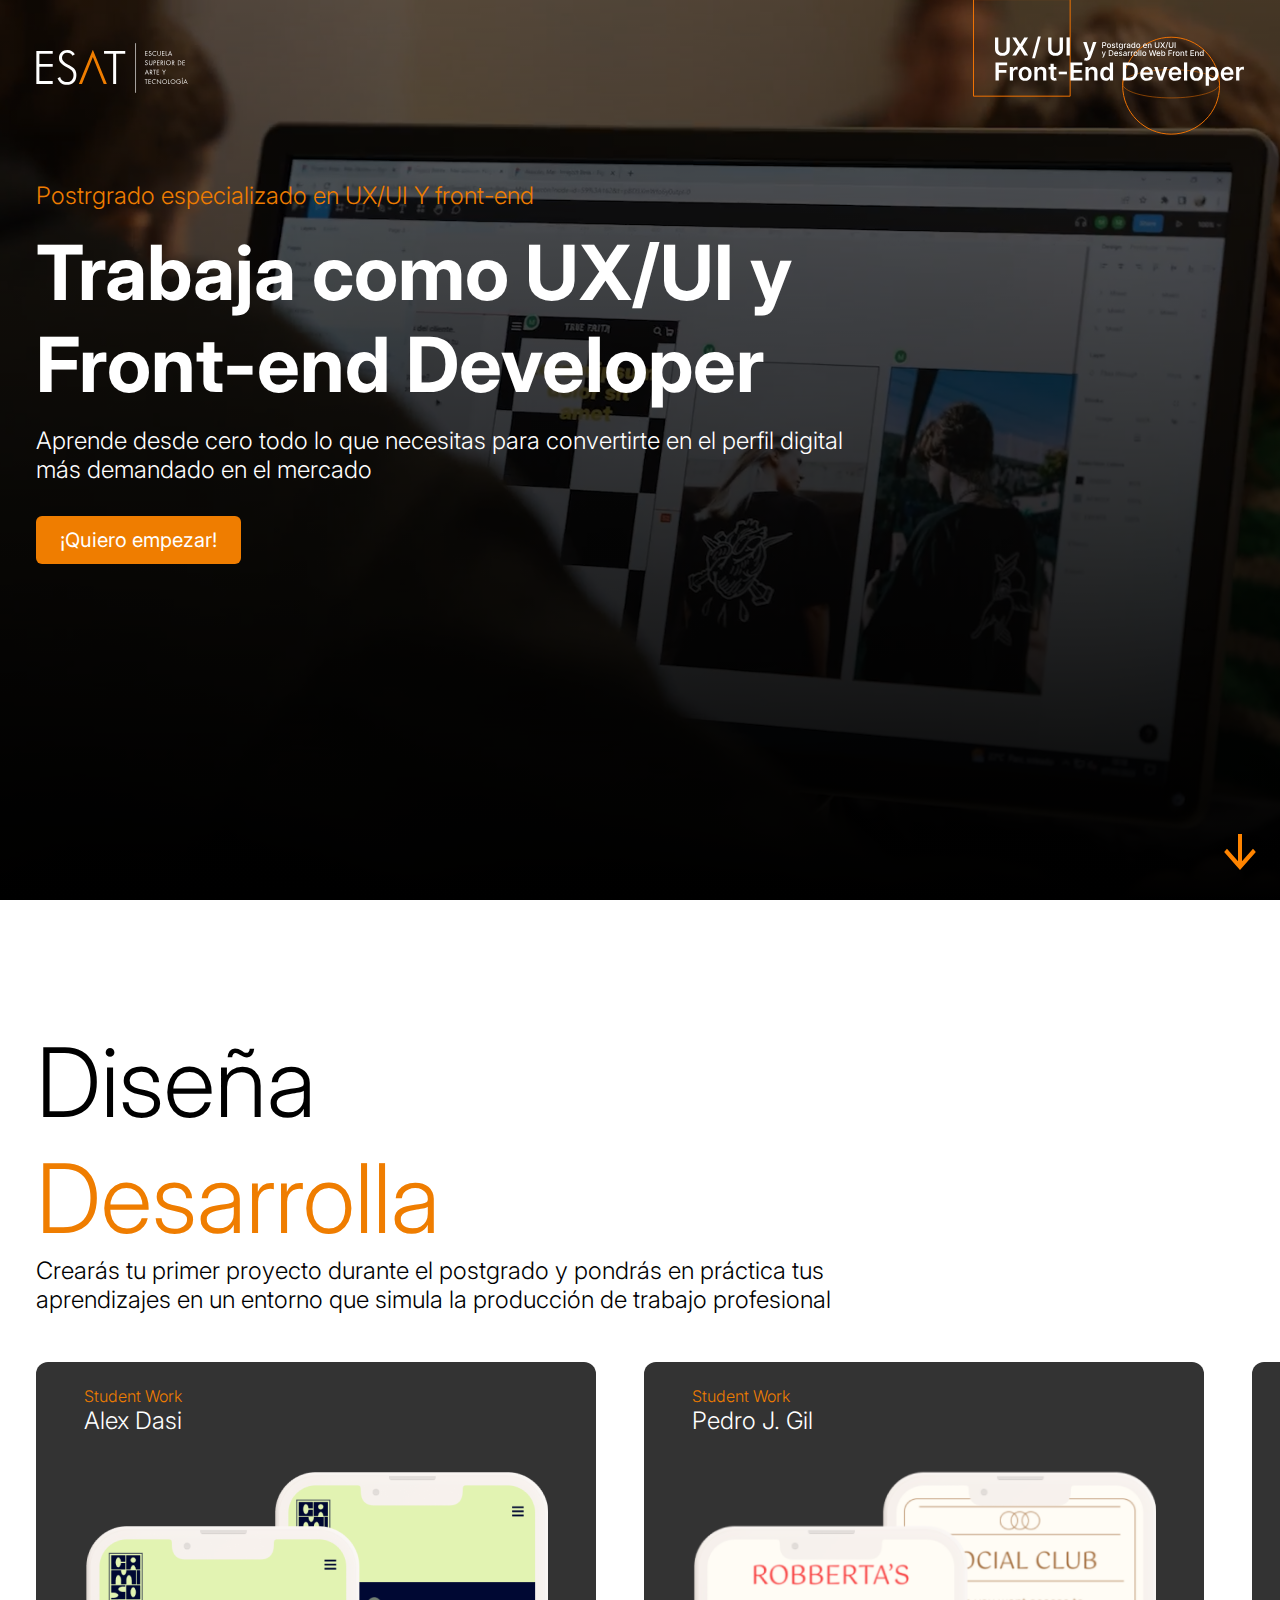
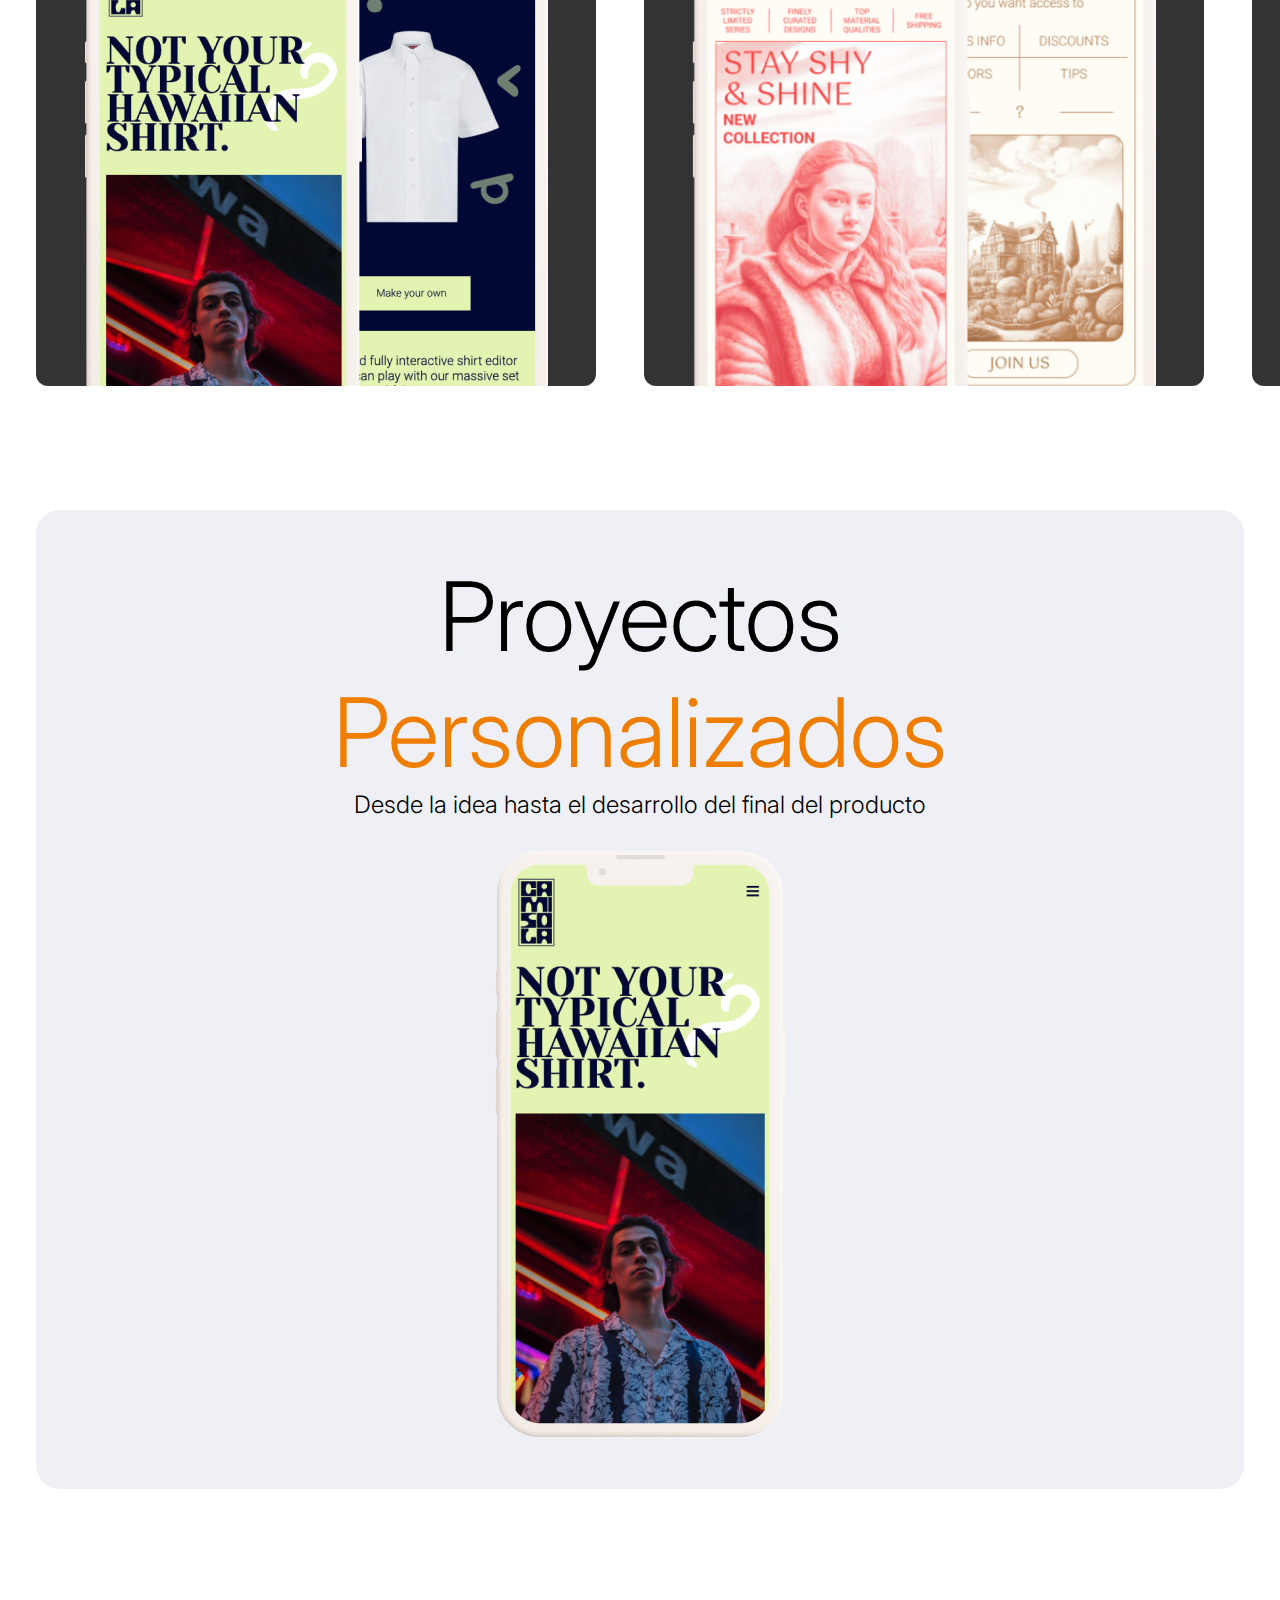
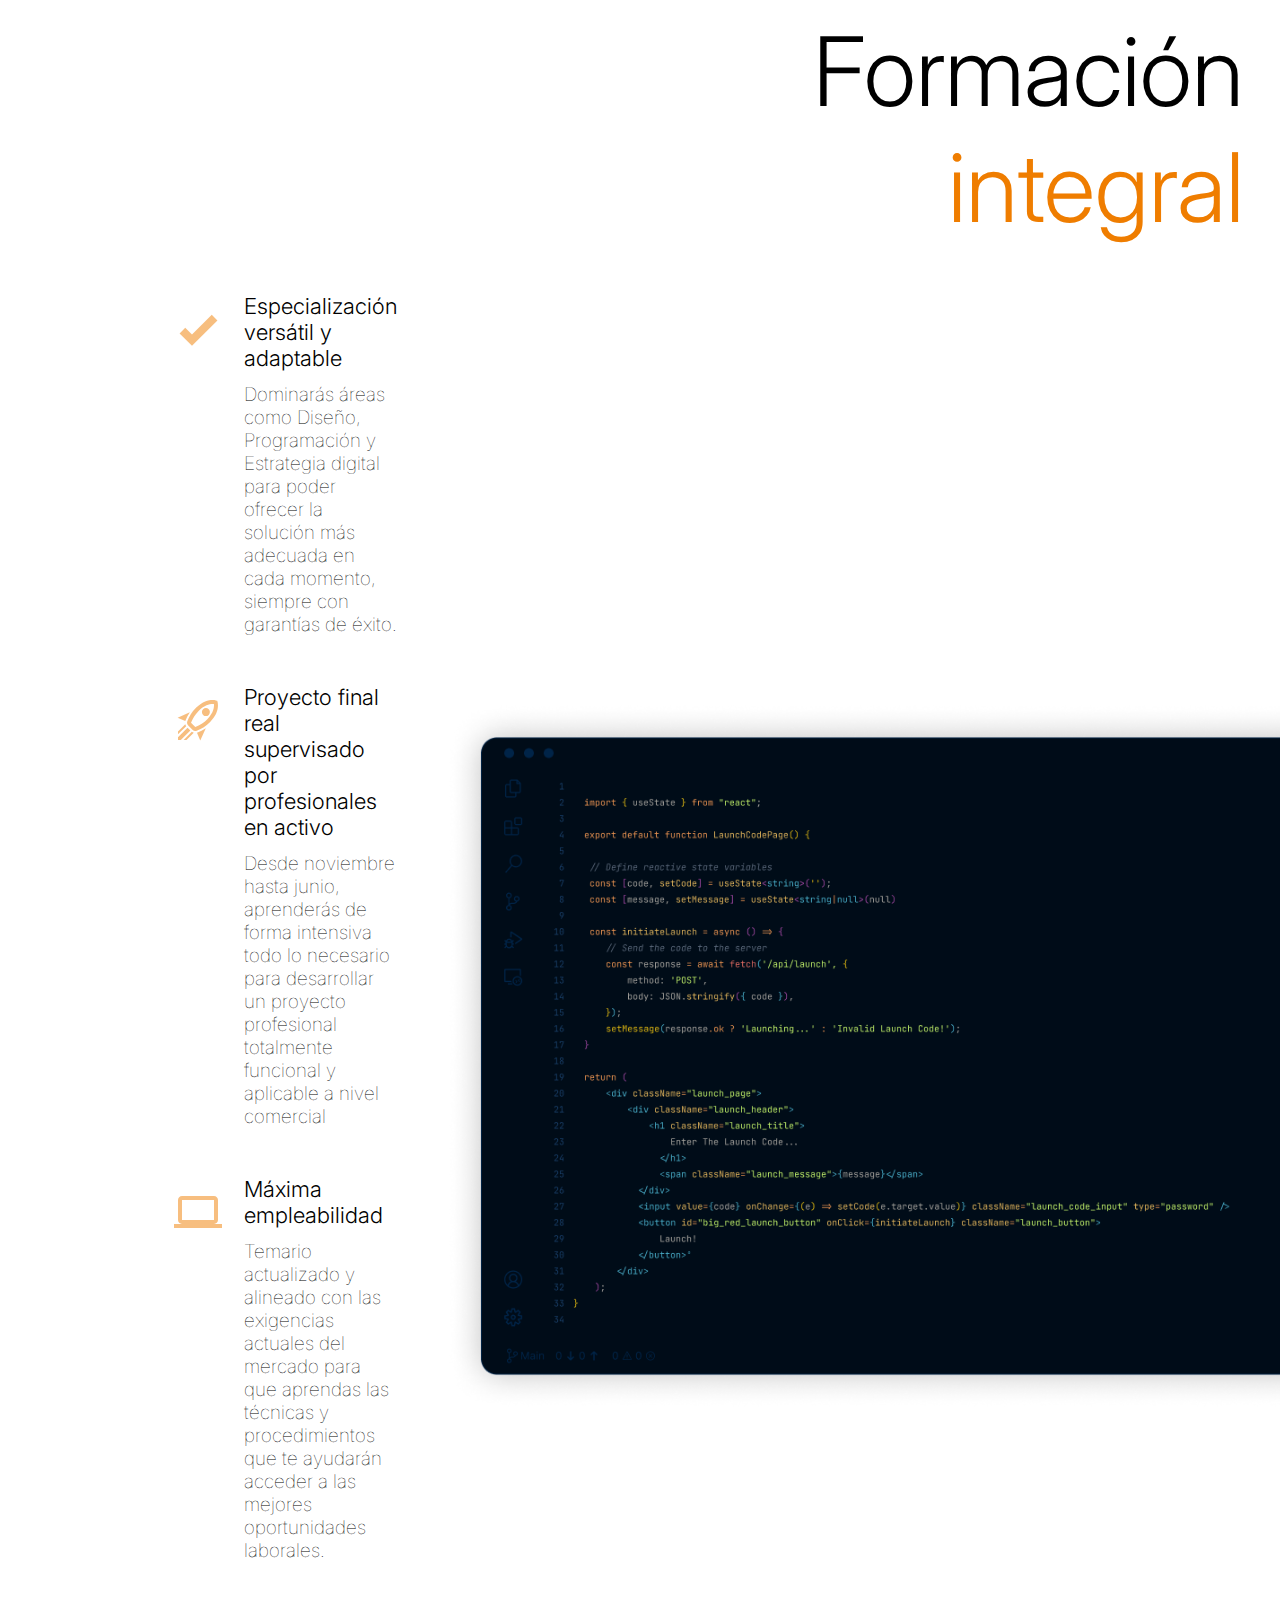
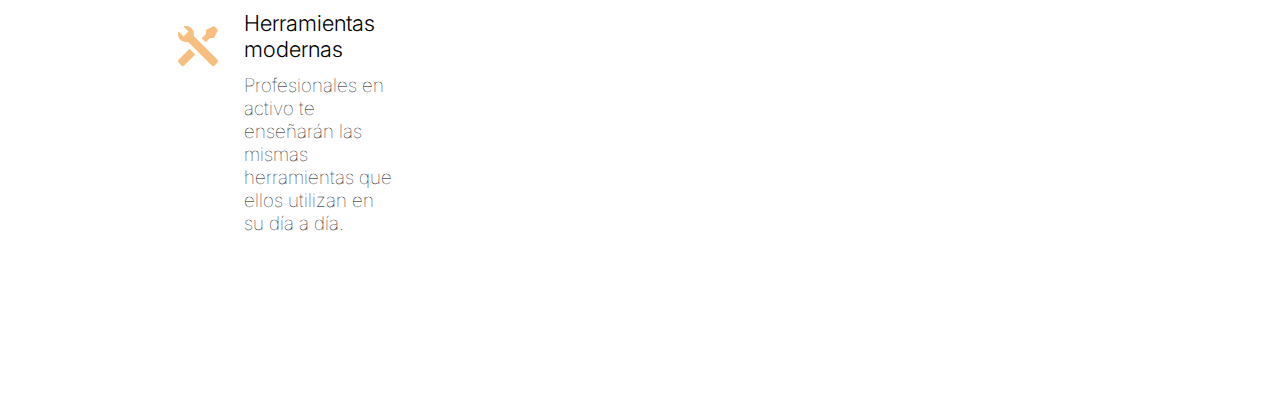
==== index.html @ b12507f8 "last version" ====
<!DOCTYPE html>
<html lang="en">
<head>
    <meta charset="UTF-8">
    <meta name="viewport" content="width=device-width, initial-scale=1.0">
    <title>Document</title>
    <link href="./style.css" rel="stylesheet">
    <link href='https://fonts.googleapis.com/css?family=Inter' rel='stylesheet'>
</head>
<body>
    <header>
        <nav>
            <a href=""><img class="logo" src="./img/logo-esat.svg" alt=" logo esat"></a>
            <a href="#project-banner"><img class="logo-esat" src="./img/ux-logo.svg" alt="logo esat"></a>
        </nav>
        <img id="fondo" src="./img/banner.png" alt="imagen de fondo"> 
        <div class="contenedor">
            <h1>
                Postrgrado especializado en UX/UI Y front-end
            </h1>
            <h2>
                Trabaja como UX/UI y Front-end Developer 
            </h2>
            <p>
                Aprende desde cero todo lo que necesitas para convertirte en el perfil digital más demandado en el mercado
            </p>
            <div>
                <button>¡Quiero empezar!</button>
            </div>
            <a class="arrow"> <img src="./img/arrow-down.svg" alt="arrow"></a>
        </div>
        
    </header>
    <section>
        <div class="contenedor-title">
            <p class="title1">Diseña<br>
                <span>Desarrolla</span>
            </p>
            <p class="explicacion">Crearás tu primer proyecto durante el postgrado y pondrás en práctica tus <br> aprendizajes en un entorno que simula la producción de trabajo profesional
            </p>
        </div>
        <div class="project">
            <div class="card">
                <div>
                    <p class="type">Student Work</p>
                    <p class="name">Alex Dasi</p>
                </div>
                <div class="card-image">
                    <img src="./img/card1.png" alt="">
                </div>
            </div>
            <div class="card">
                <div>
                    <p class="type">Student Work</p>
                    <p class="name">Pedro J. Gil</p>
                </div>
                <div class="card-image">
                    <img src="./img/card2.png" alt="">
                </div>
            </div>
            <div class="card">
                <div>
                    <p class="type">Student Work</p>
                    <p class="name">Andrea Gimeno</p>
                </div>
                <div class="card-image">
                    <img src="./img/card3.png" alt="">
                </div>
            </div> 
            <a href=""></a>
        </div>
    </section>
    <section id="project-banner">
        <div class="projects-personal">
            <div>
                <p class="title1">Proyectos<br>
                    <span>Personalizados</span>
                </p>
                <p>Desde la idea hasta el desarrollo del final del producto</p>
            </div>
            <div class="card-image-personal">
                <img src="./img/card4.png" alt="">
            </div>
        </div>
    </section>
    <section>
        <div class="title-formacion">
            <p class="title1">Formación<br>
            <span>integral</span> 
            </p>
        </div>
        <div class="container-formacion">
            <div class="description-formacion">
                <div class="description1">
                    <div class="icon-formacion">
                        <img src="./img/icon1.svg" alt="">
                    </div>
                    <div>
                        <p class="text-formacion">Especialización versátil y adaptable<br>
                        <p class="text-formacion2">Dominarás áreas como Diseño, Programación y Estrategia digital para poder ofrecer la solución más adecuada en cada momento, siempre con garantías de éxito.</p>
                        </p>
                    </div>
                </div>
                <div class="description1">
                    <div class="icon-formacion">
                        <img src="./img/icon2.svg" alt="">
                    </div>
                    <div>
                        <p class="text-formacion">Proyecto final real supervisado por profesionales en activo<br>
                        <p class="text-formacion2">Desde noviembre hasta junio, aprenderás de forma intensiva todo lo necesario para desarrollar un proyecto profesional totalmente funcional y aplicable a nivel comercial</p>   
                        </p>
                    </div>
                </div>
                <div class="description1">
                    <div class="icon-formacion">
                        <img src="./img/icon3.svg" alt="">
                    </div>
                    <div>
                        <p class="text-formacion">Máxima empleabilidad<br>
                        <p class="text-formacion2">Temario actualizado y alineado con las exigencias actuales del mercado para que aprendas las técnicas y procedimientos que te ayudarán acceder a las mejores oportunidades laborales.</p>
                        </p>
                    </div>
                </div>
                <div class="description1">
                    <div class="icon-formacion">
                        <img src="./img/icon4.svg" alt="">
                    </div>
                    <div>
                        <p class="text-formacion">Herramientas modernas<br>
                        <p class="text-formacion2">Profesionales en activo te enseñarán las mismas herramientas que ellos utilizan en su día a día.</p>
                        </p>
                    </div>
                </div>
            </div>
                <div>
                    <img class="img-code" src="./img/img-codigo.png" alt="">
                </div>
            
        </div>

    </section>
</body>
</html>
---- style.css ----
html{
    scroll-behavior: smooth;
}
body {
    margin: 0;
    
}

section {
    margin: 124px 36px;
}

h1, h2, h3, p {
    font-family: 'Inter';
    font-size: 24px;
    font-weight: 300;
    margin:  0;
}

header {
    height: 100vh;
    width: 100%;
    position: relative;
}

nav {
    display: flex;
    justify-content: space-between;
    margin: 0 36px;
    align-items: center;
}

.nav-link-rigth {
    scroll-behavior: smooth;
}

.contenedor {
    margin: 0 36px;
    width: 817px;
    display: flex; 
    flex-direction: column;   
    gap: 16px;
    padding-top: 42px;
}

    .contenedor h1{
        color: #EF7D00;
    }

    .contenedor h2 {
        font-size: 76px;
        font-weight: bold;
        color: white;
    }

    .contenedor p {
        color: white;
    }

header::before {
    content: "";
    position: absolute;
    top: 0;
    left: 0;
    height: 100%;
    width: 100%;
    background: linear-gradient(to bottom, rgba(0, 0, 0, 0.5), rgba(0, 0, 0, 1));
    z-index: -50;
}
   
#fondo {
    height: 100%;
    width: 100%;
    position: absolute;
    top: 0;
    left: 0;
    z-index: -100;
    object-fit: cover; /* Asegura que la imagen se recorte en lugar de deformarse */
    object-position: center; /* Centra la imagen recortada */
    background-color: linear-gradient(0deg, rgba(0, 0, 0, 0.45), rgba(0, 0, 0, 0.45));

}

.logo {
    height: 50px;
}

button {
    padding: 12px 24px;
    background: #EF7D00;
    border-radius: 6px;
    border: none;
    color: white;
    font-family: 'Inter';
    font-size: 20px;
    margin-top: 16px;
}

button:hover {
    background: #a15300;
    cursor: pointer;
}
.arrow {
    position: absolute;
    bottom: 16px;
    right: 16px;
}

.title1 {
    font-size: 96px;
}

.title1 span {
    color: #EF7D00;
}

.project {
    margin-top: 48px;
    display: flex;
    flex-direction: row;
    gap: 48px;
    overflow-y: scroll;
    width: 100vw;
}


.card{
    width: 600px;
    height: 600px;
    background-color: #333333;
    border-radius: 12px;
    padding: 24px 48px 0px 48px;
    display: flex;
    flex-direction: column;
    justify-content: space-between;
    
}

.type {
    color: #EF7D00;
    font-size: 16px;
}

.name {
    color: white;
}

.card img{
    width: 464px;
    
}

.card-image {
    text-align: right;
    overflow: hidden;
    margin-top: 30px;
}

.projects-personal {
    width: 100%;
    max-height: 966px;
    background-color: #EEF0F5;
    align-content: center;
    display: flex;
    align-items: center;
    flex-direction: column;
    border-radius: 24px;
    text-align: center;
    padding: 48px 0;
    gap: 32px;
}

.title-formacion {
    text-align: right;
}

.description-formacion {
    max-width: 557px;
    padding-left: 126px;
    padding-bottom: 36px;
}

.container-formacion {
    display: flex;
    align-items: center;
    gap: 48px;
}

.text-formacion {
    font-size: 22px;
    margin-top: 48px;
}

.text-formacion2 {
    font-size: 19px;
    font-weight: 100;
    margin-top: 12px;
}

.img-code {
    max-width: 991px;
    max-height: 710px; 
    margin: 0; 
}

.description1 {
    display: flex;
    gap: 10px;
}

.icon-formacion {
    margin-top: 48px;
}
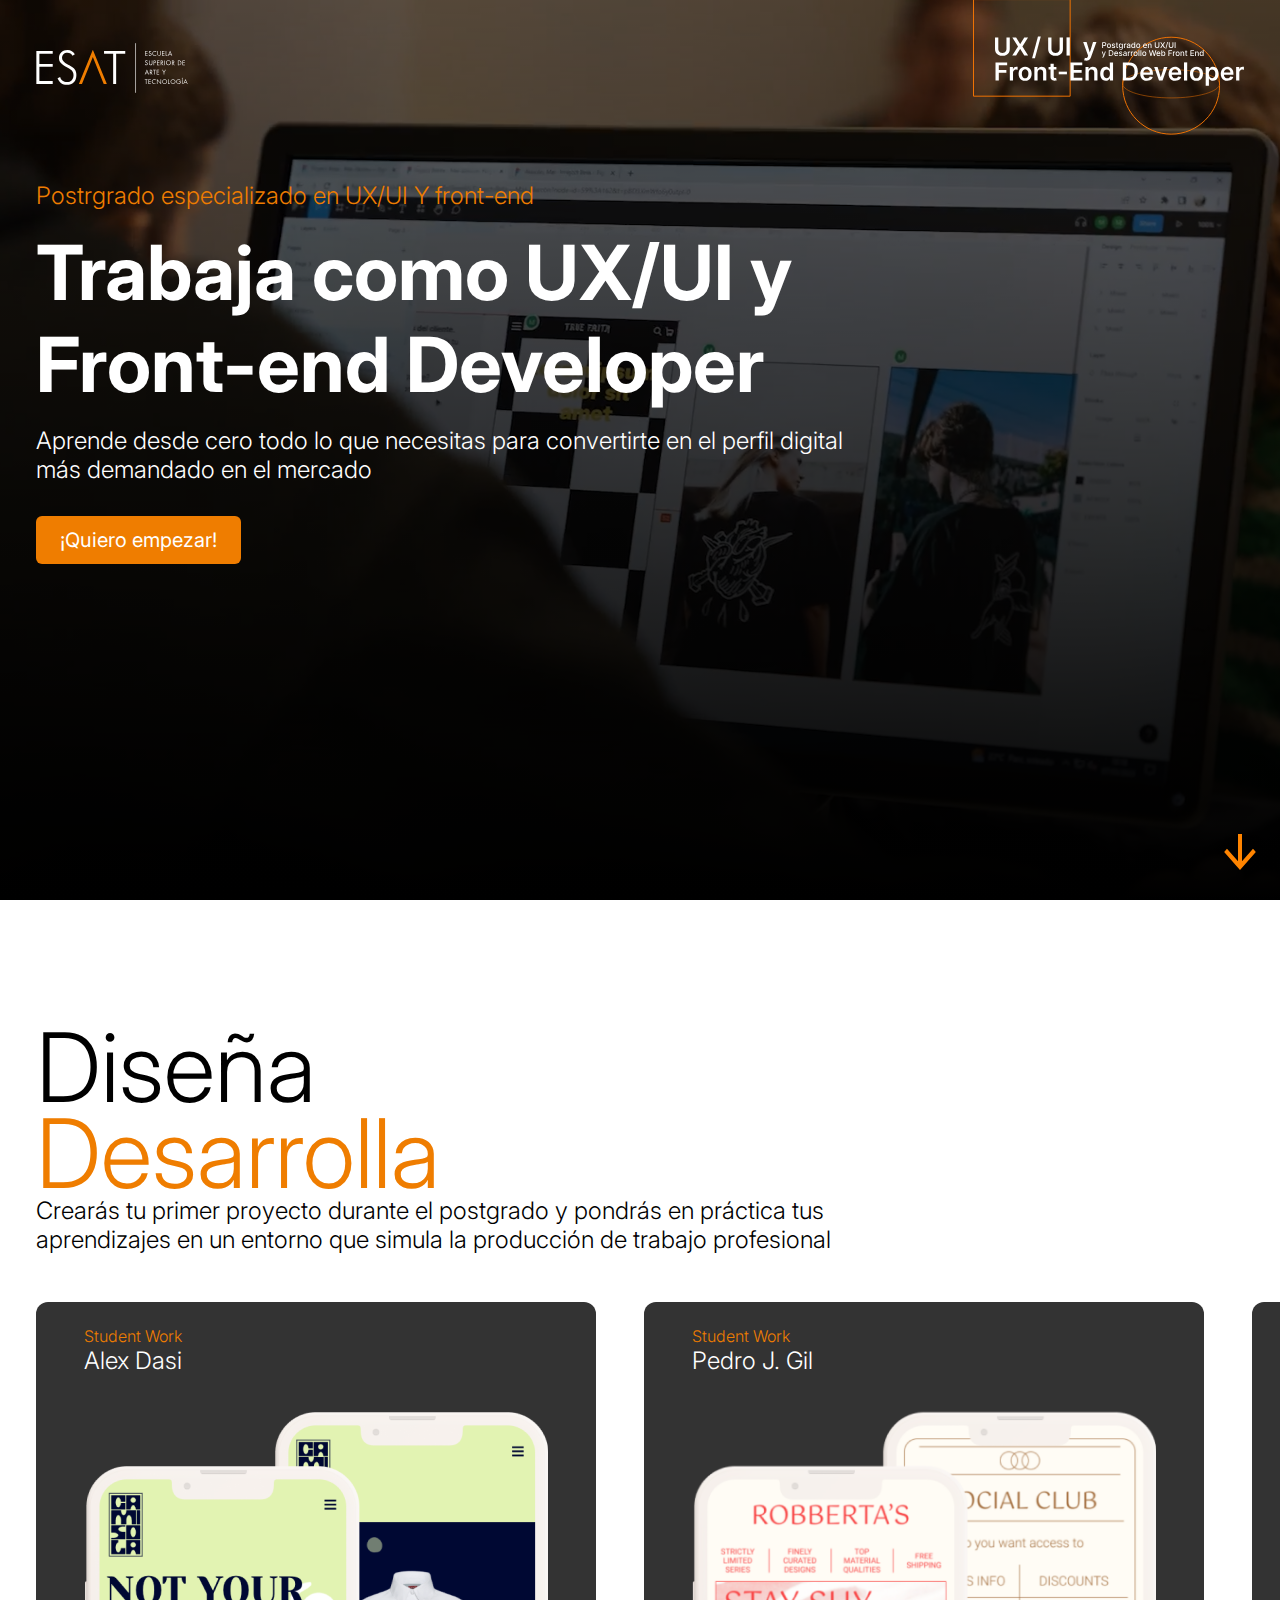
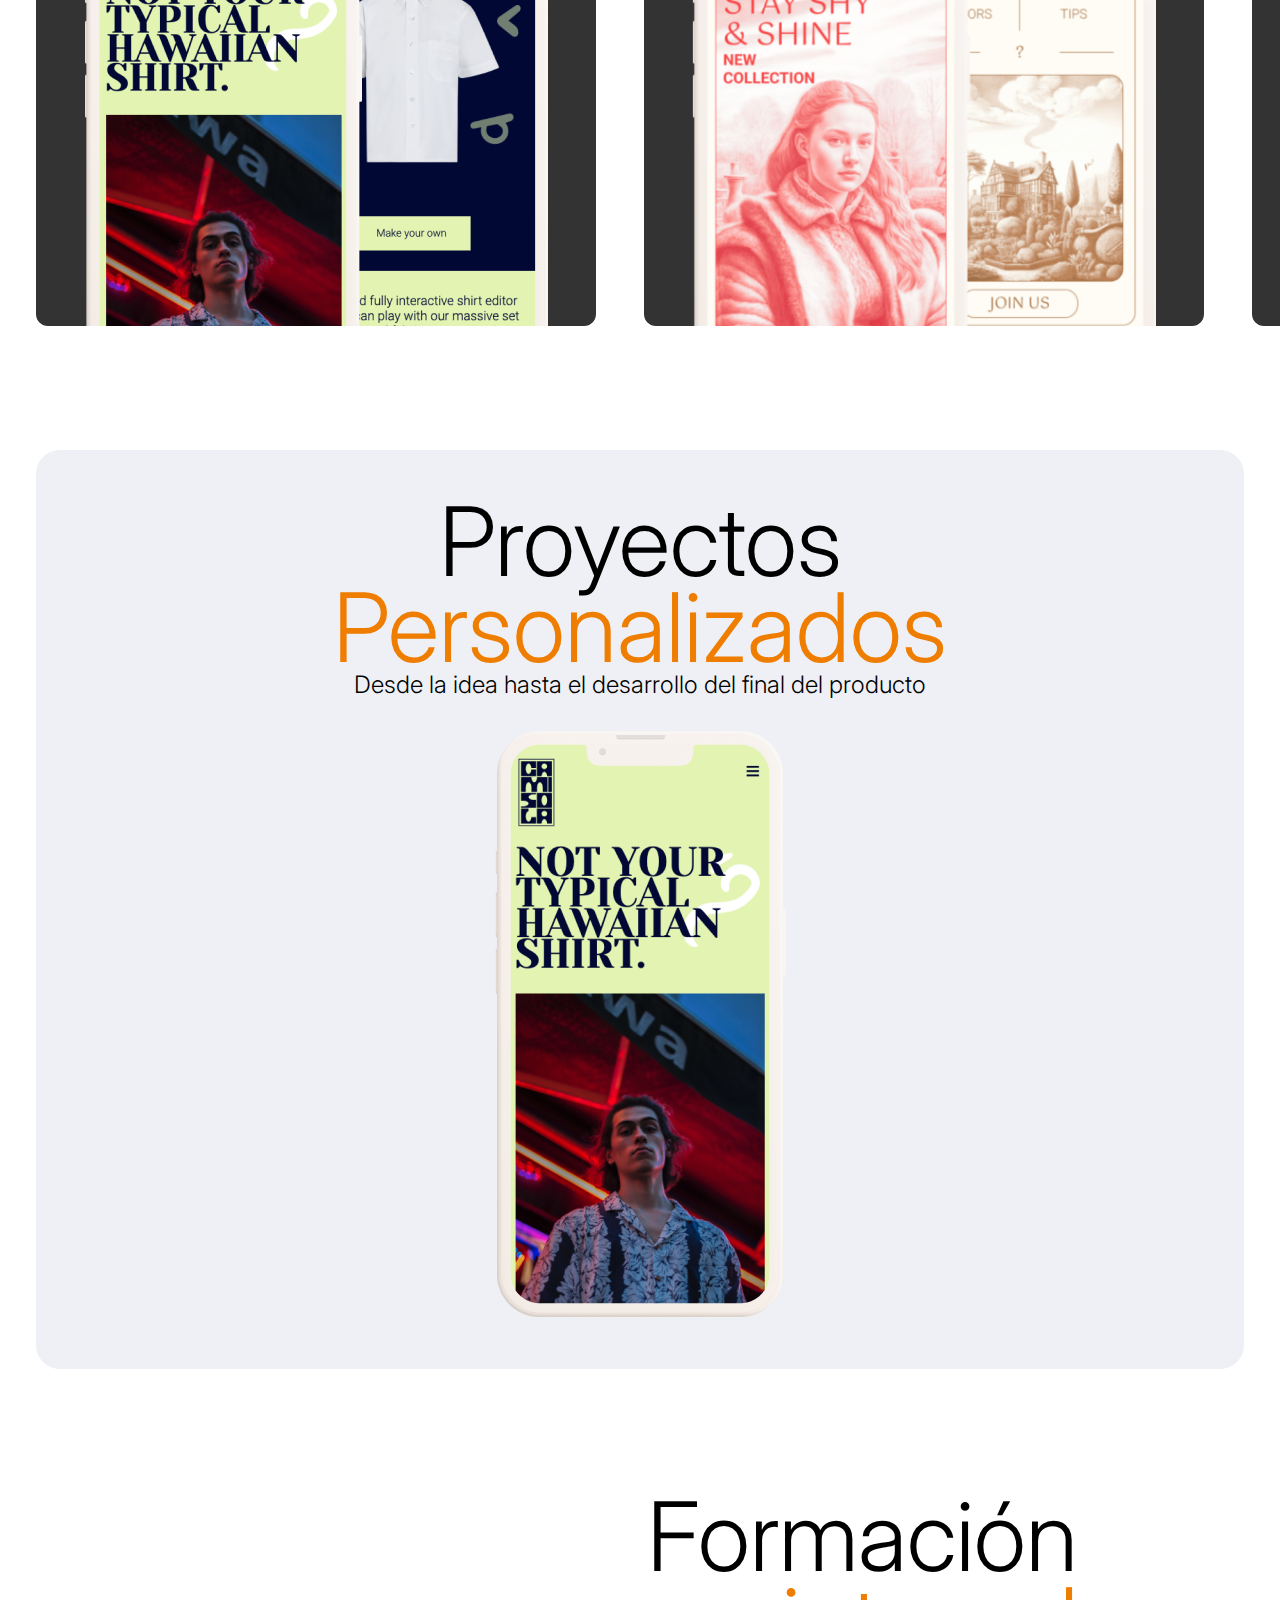
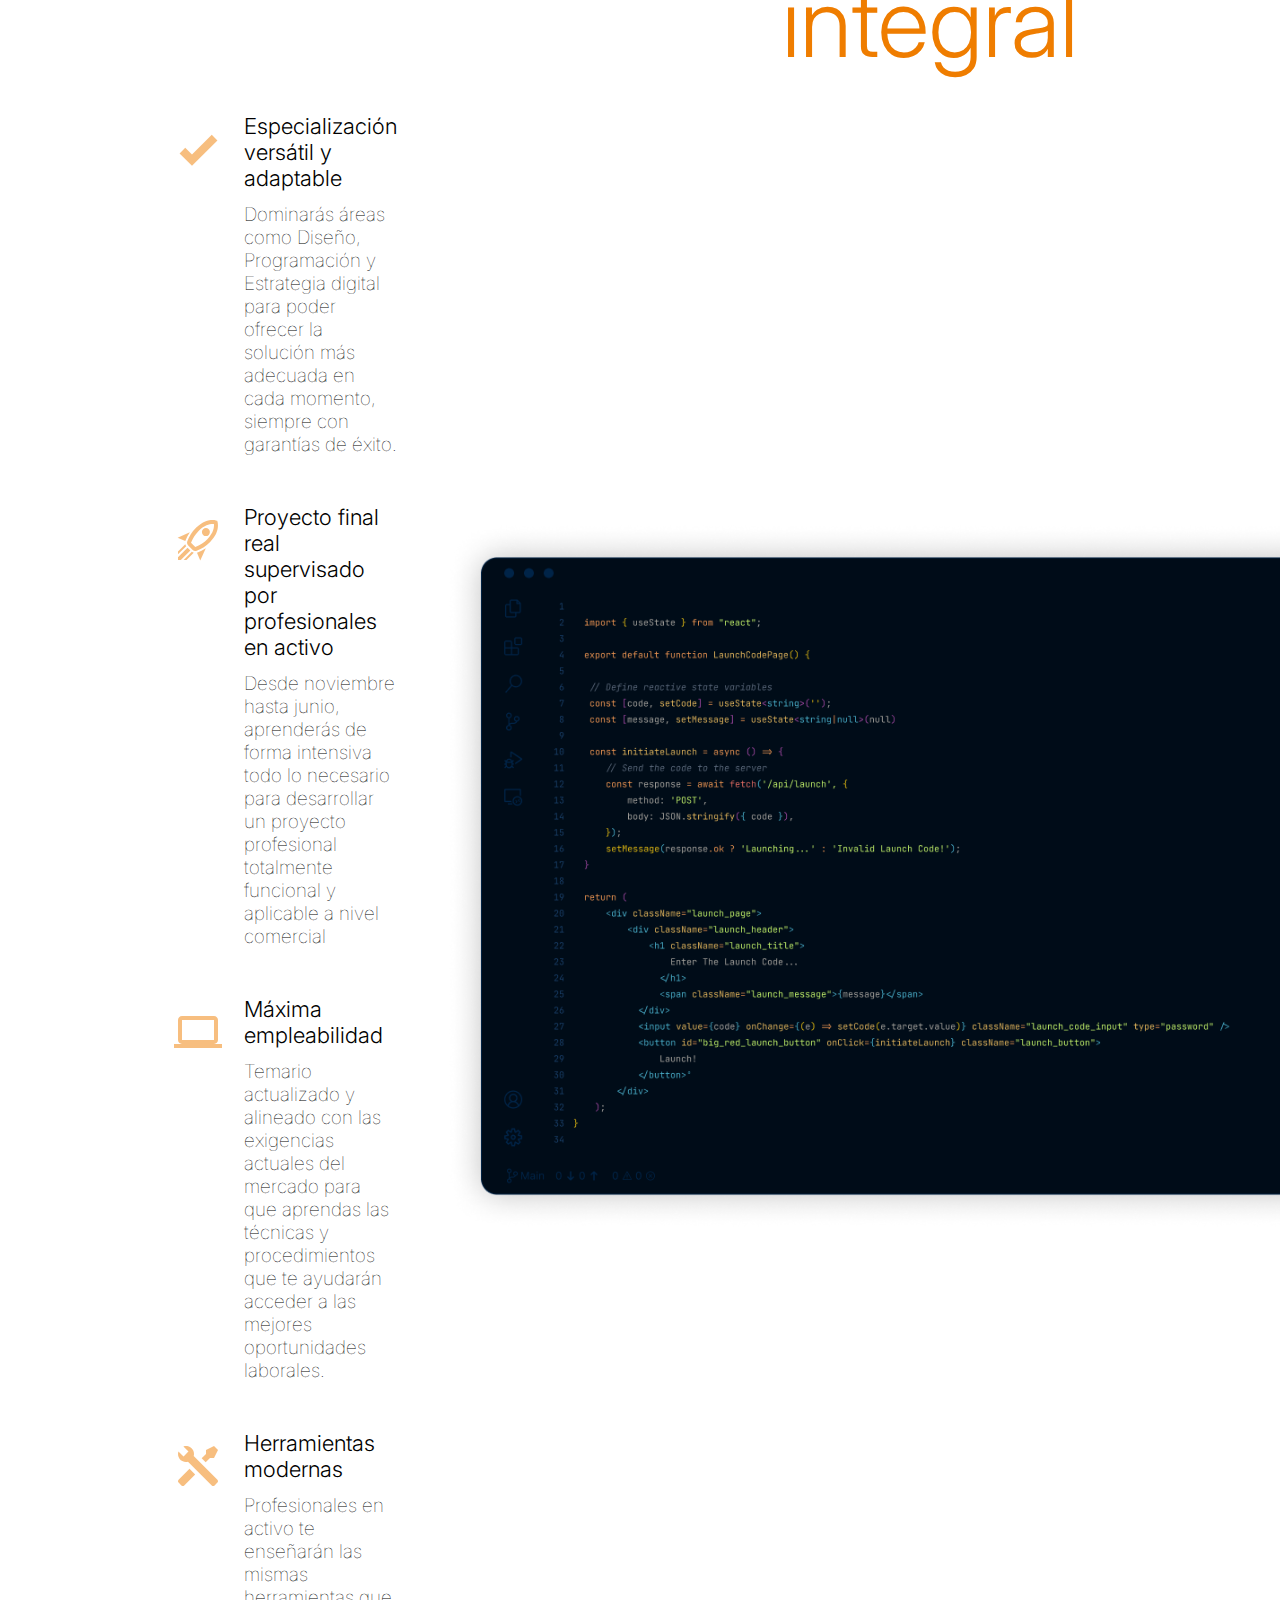
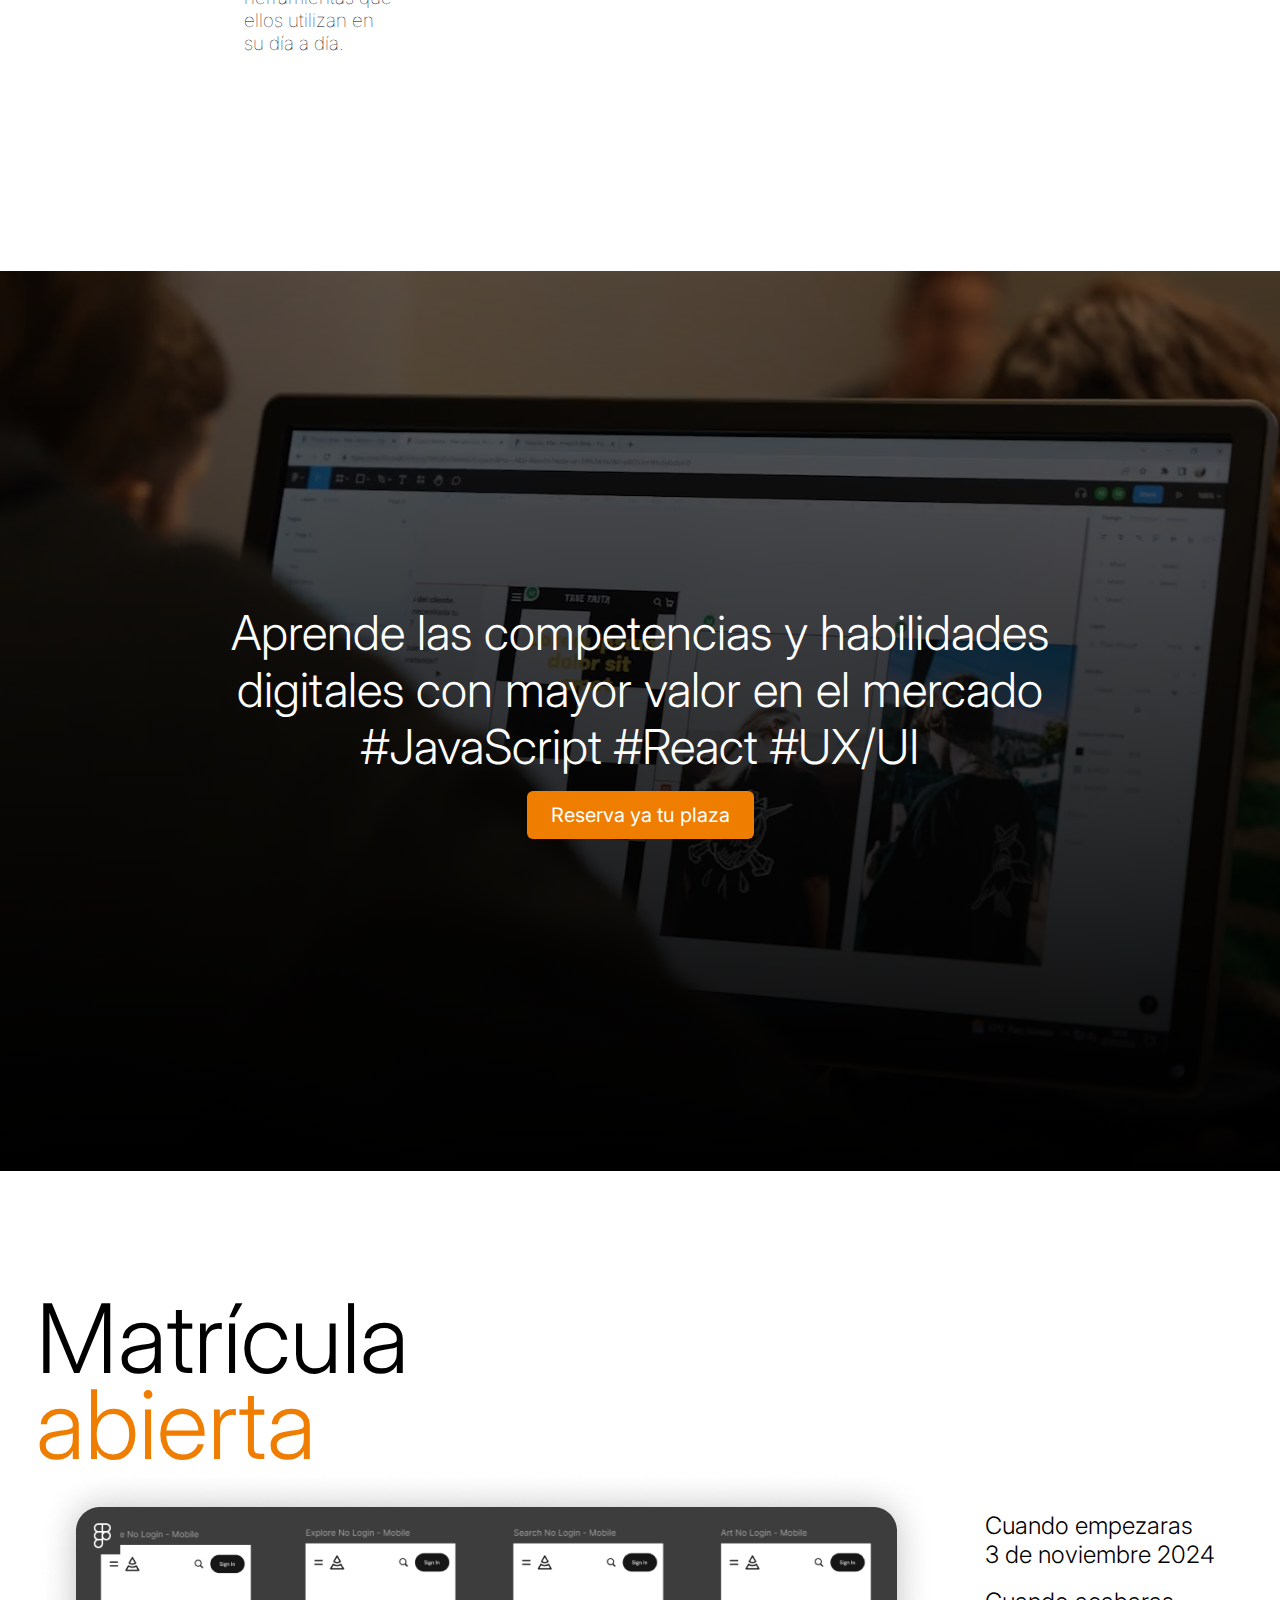
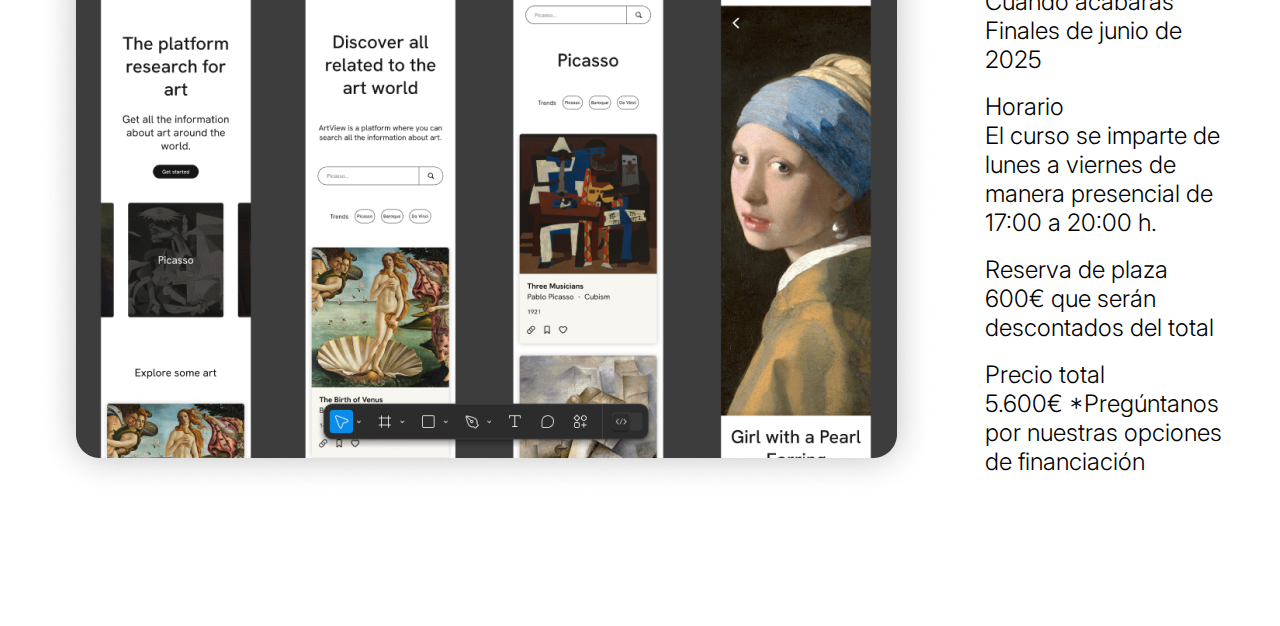
==== commit 28d96707: "update id landing" ====
--- a/index.html
+++ b/index.html
@@ -13,7 +13,7 @@
             <a href=""><img class="logo" src="./img/logo-esat.svg" alt=" logo esat"></a>
             <a href="#project-banner"><img class="logo-esat" src="./img/ux-logo.svg" alt="logo esat"></a>
         </nav>
-        <img id="fondo" src="./img/banner.png" alt="imagen de fondo"> 
+        <img class="fondo" src="./img/banner.png" alt="imagen de fondo"> 
         <div class="contenedor">
             <h1>
                 Postrgrado especializado en UX/UI Y front-end
@@ -137,7 +137,82 @@
                 </div>
             
         </div>
-
+    </section>
+    <section class="reserva">
+        <img class="fondo" src="./img/banner.png" alt="imagen de fondo">
+        <div class="reserva__contain">
+            <p class="reserva__text">Aprende las competencias y habilidades <br> digitales con mayor valor en el mercado <br>
+                    #JavaScript #React #UX/UI</p>
+            <div class="reserva__button">
+                <button>Reserva ya tu plaza</button>
+            </div>   
+        </div>  
+    </section>
+    <section>
+        <div>
+            <p class="title1">Matrícula<br>
+            <span>abierta</span> 
+            </p>
+        </div>
+        <div class="matricula__contain">
+            <div>
+                <img src="./img/img-matricula-open.png" alt="">
+            </div>
+            <div class="decrption__matricula">
+                <div>
+                    <div >
+                        <img src="" alt="">
+                    </div>
+                    <div>
+                        <p>Cuando empezaras<br>
+                        <p>3 de noviembre 2024</p>
+                        </p>
+                    </div>
+                </div>
+                <div>
+                    <div >
+                        <img src="" alt="">
+                    </div>
+                    <div>
+                        <p>Cuando acabaras<br>
+                        <p>Finales de junio de 2025</p>   
+                        </p>
+                    </div>
+                </div>
+                <div>
+                    <div>
+                        <img src="" alt="">
+                    </div>
+                    <div>
+                        <p>Horario<br>
+                        <p>El curso se imparte de lunes a viernes de manera presencial de 17:00 a 20:00 h.</p>
+                        </p>
+                    </div>
+                </div>
+                <div>
+                    <div>
+                        <img src="" alt="">
+                    </div>
+                    <div>
+                        <p>Reserva de plaza<br>
+                        <p>600€ que serán descontados del total</p>
+                        </p>
+                    </div>
+                </div>
+                <div>
+                    <div>
+                        <img src="" alt="">
+                    </div>
+                    <div>
+                        <p>Precio total<br>
+                        <p>5.600€ *Pregúntanos por nuestras opciones de financiación</p>
+                        </p>
+                    </div>
+                </div>
+            </div>
+                
+            
+        </div>
     </section>
 </body>
 </html>--- a/style.css
+++ b/style.css
@@ -1,9 +1,15 @@
-html{
+/* html{
     scroll-behavior: smooth;
+    
 }
 body {
+    margin: 0;   
+} */
+
+html, body {
     margin: 0;
-    
+    padding: 0;
+    overflow-x: hidden; /* Elimina scroll lateral global */
 }
 
 section {
@@ -17,10 +23,12 @@
     margin:  0;
 }
 
-header {
+header, .reserva {
     height: 100vh;
     width: 100%;
     position: relative;
+    margin:  0;
+    padding: 0;
 }
 
 nav {
@@ -68,7 +76,7 @@
     z-index: -50;
 }
    
-#fondo {
+.fondo {
     height: 100%;
     width: 100%;
     position: absolute;
@@ -108,22 +116,27 @@
 
 .title1 {
     font-size: 96px;
+    line-height: 86px;
 }
 
 .title1 span {
     color: #EF7D00;
 }
 
+
 .project {
     margin-top: 48px;
     display: flex;
     flex-direction: row;
     gap: 48px;
-    overflow-y: scroll;
-    width: 100vw;
-}
-
-
+    overflow-x: auto; /* Scroll horizontal para contenido extra */
+    overflow-y: hidden; /* Elimina el scroll vertical */
+    width: 100vw; /* Asegura que ocupe el ancho completo del viewport */
+    max-width: 100vw; /* Evita que exceda el ancho del viewport */
+    position: relative; /* Necesario para ajustes */
+    right: 0; /* Asegura que llegue al borde derecho */
+    box-sizing: border-box; /* Maneja el padding de manera controlada */
+}
 .card{
     width: 600px;
     height: 600px;
@@ -132,8 +145,7 @@
     padding: 24px 48px 0px 48px;
     display: flex;
     flex-direction: column;
-    justify-content: space-between;
-    
+    justify-content: space-between;   
 }
 
 .type {
@@ -172,6 +184,7 @@
 
 .title-formacion {
     text-align: right;
+    padding-right: 166px;
 }
 
 .description-formacion {
@@ -212,6 +225,48 @@
     margin-top: 48px;
 }
 
-
-
-
+.reserva {
+    position: relative;
+    margin-top: 180px;
+    background: linear-gradient(to bottom, rgba(0, 0, 0, 0.5), rgba(0, 0, 0, 1));
+    background-size: cover;
+    background-position: center;
+    display: flex;
+    justify-content: center;
+    align-items: center; 
+    height: 100vh; 
+    width: 100%;
+}
+
+.reserva__text {
+    color: white;
+    font-size: 48px;
+    line-height: 57px;
+    text-align: center;
+    padding: 0 20px;
+}
+
+.reserva__button {
+    display: flex;
+    justify-content: center;
+}
+
+.matricula__contain {
+    display: flex;
+    align-items: center;
+    gap: 48px;
+}
+
+.description__matricula {
+    max-width: 557px;
+    padding-left: 126px;
+    padding-bottom: 36px;
+}
+
+
+
+
+
+
+
+
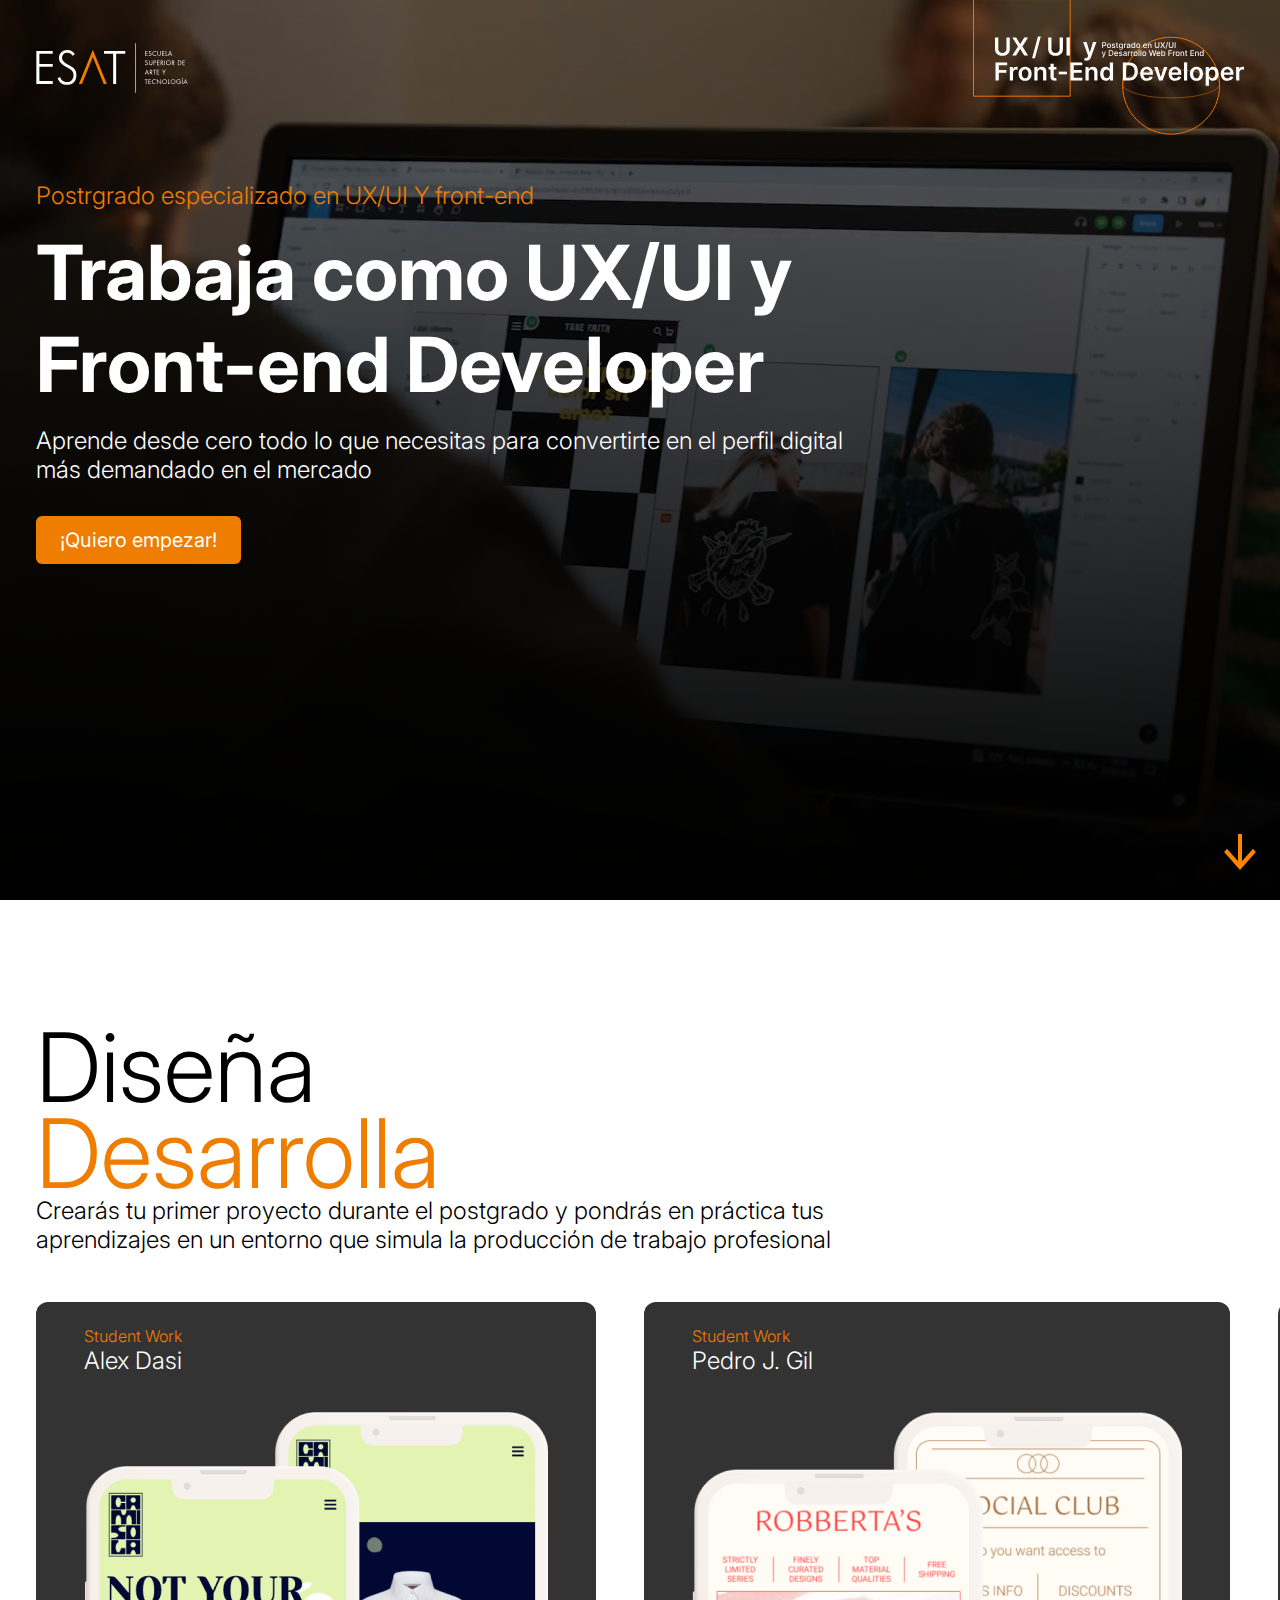
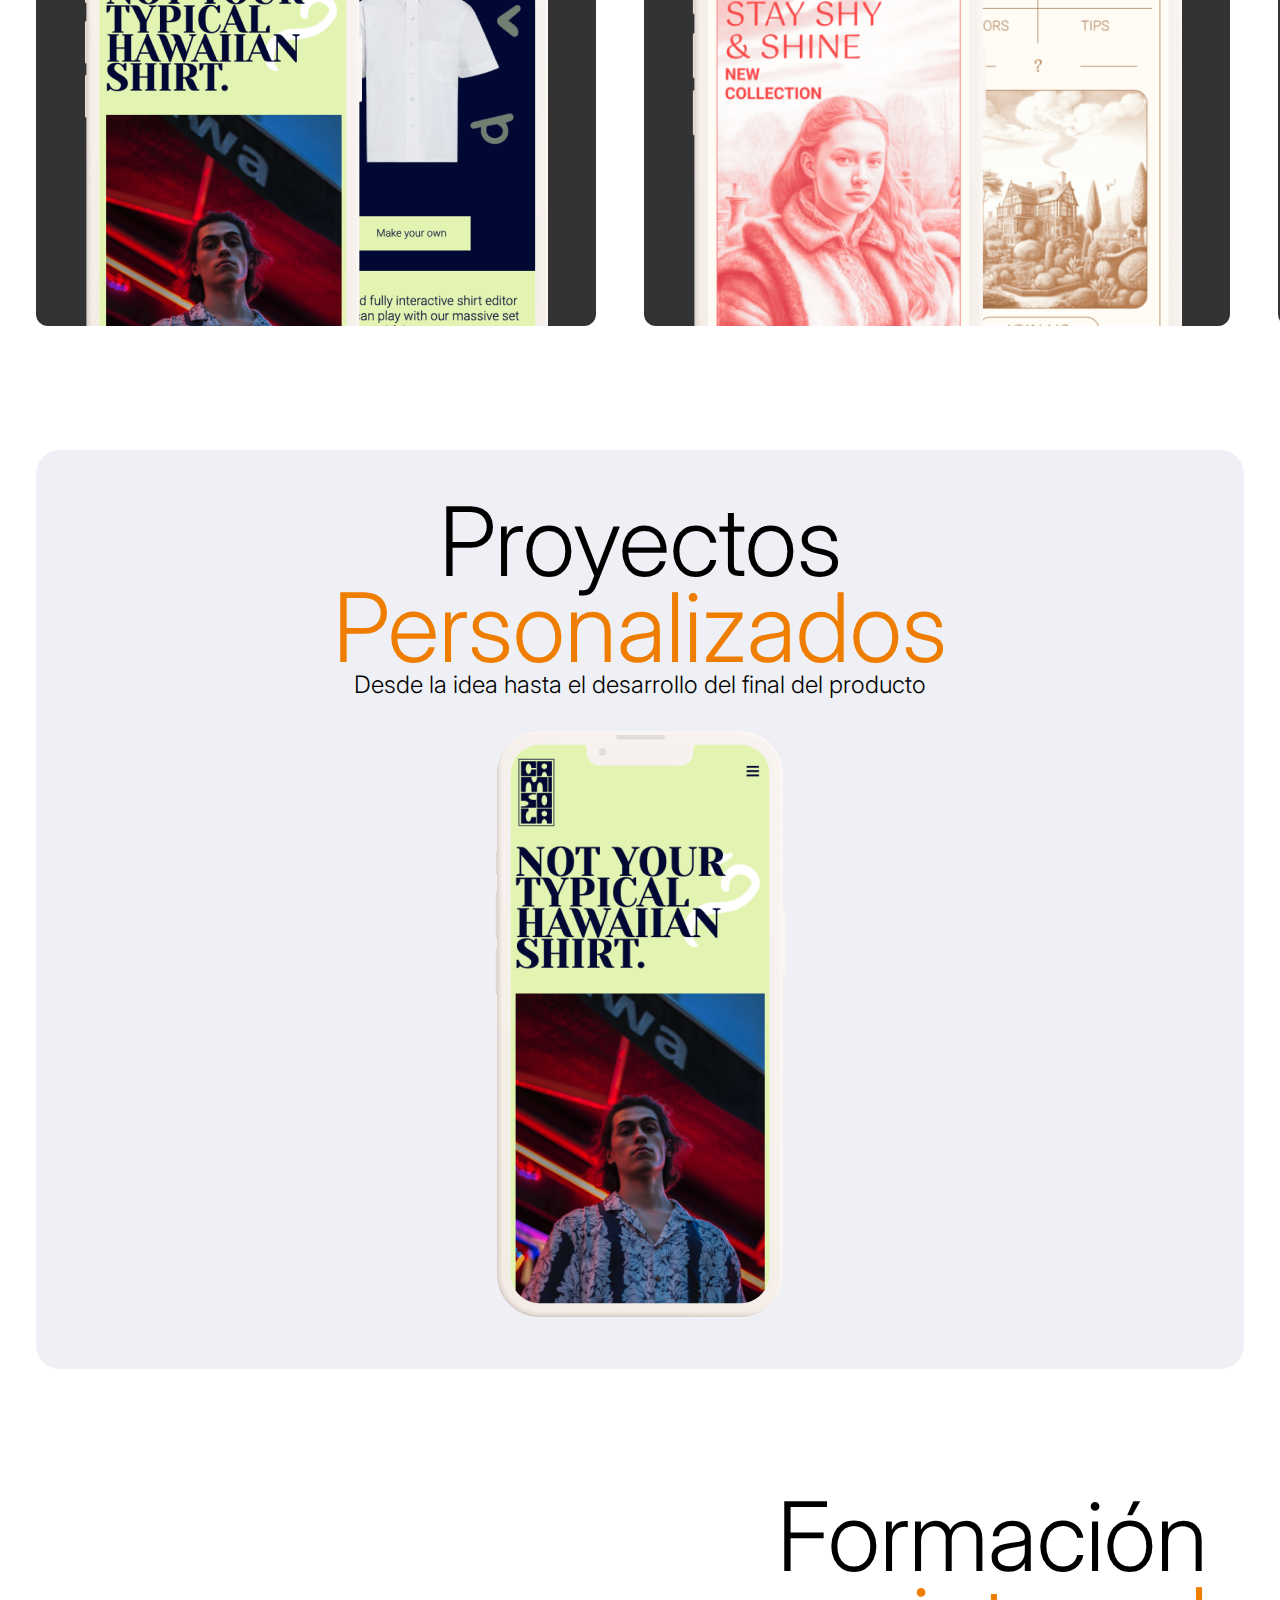
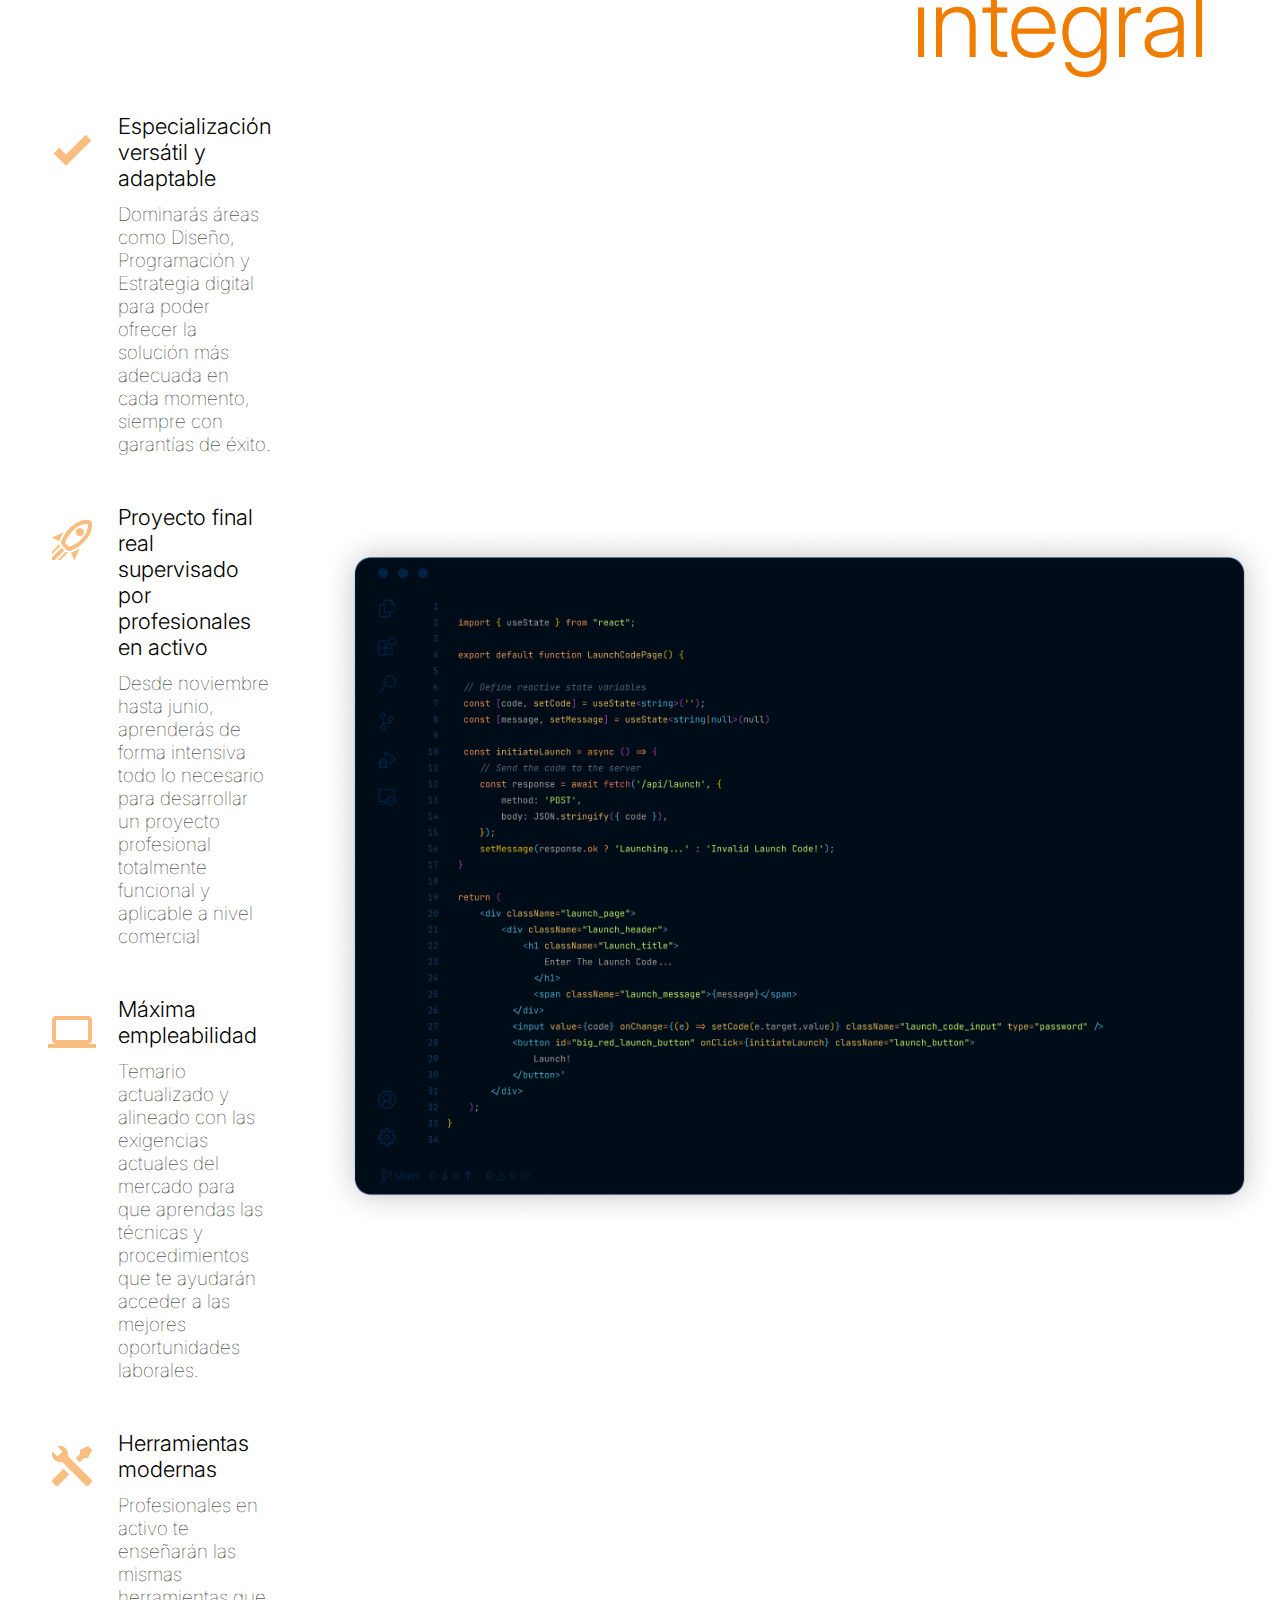
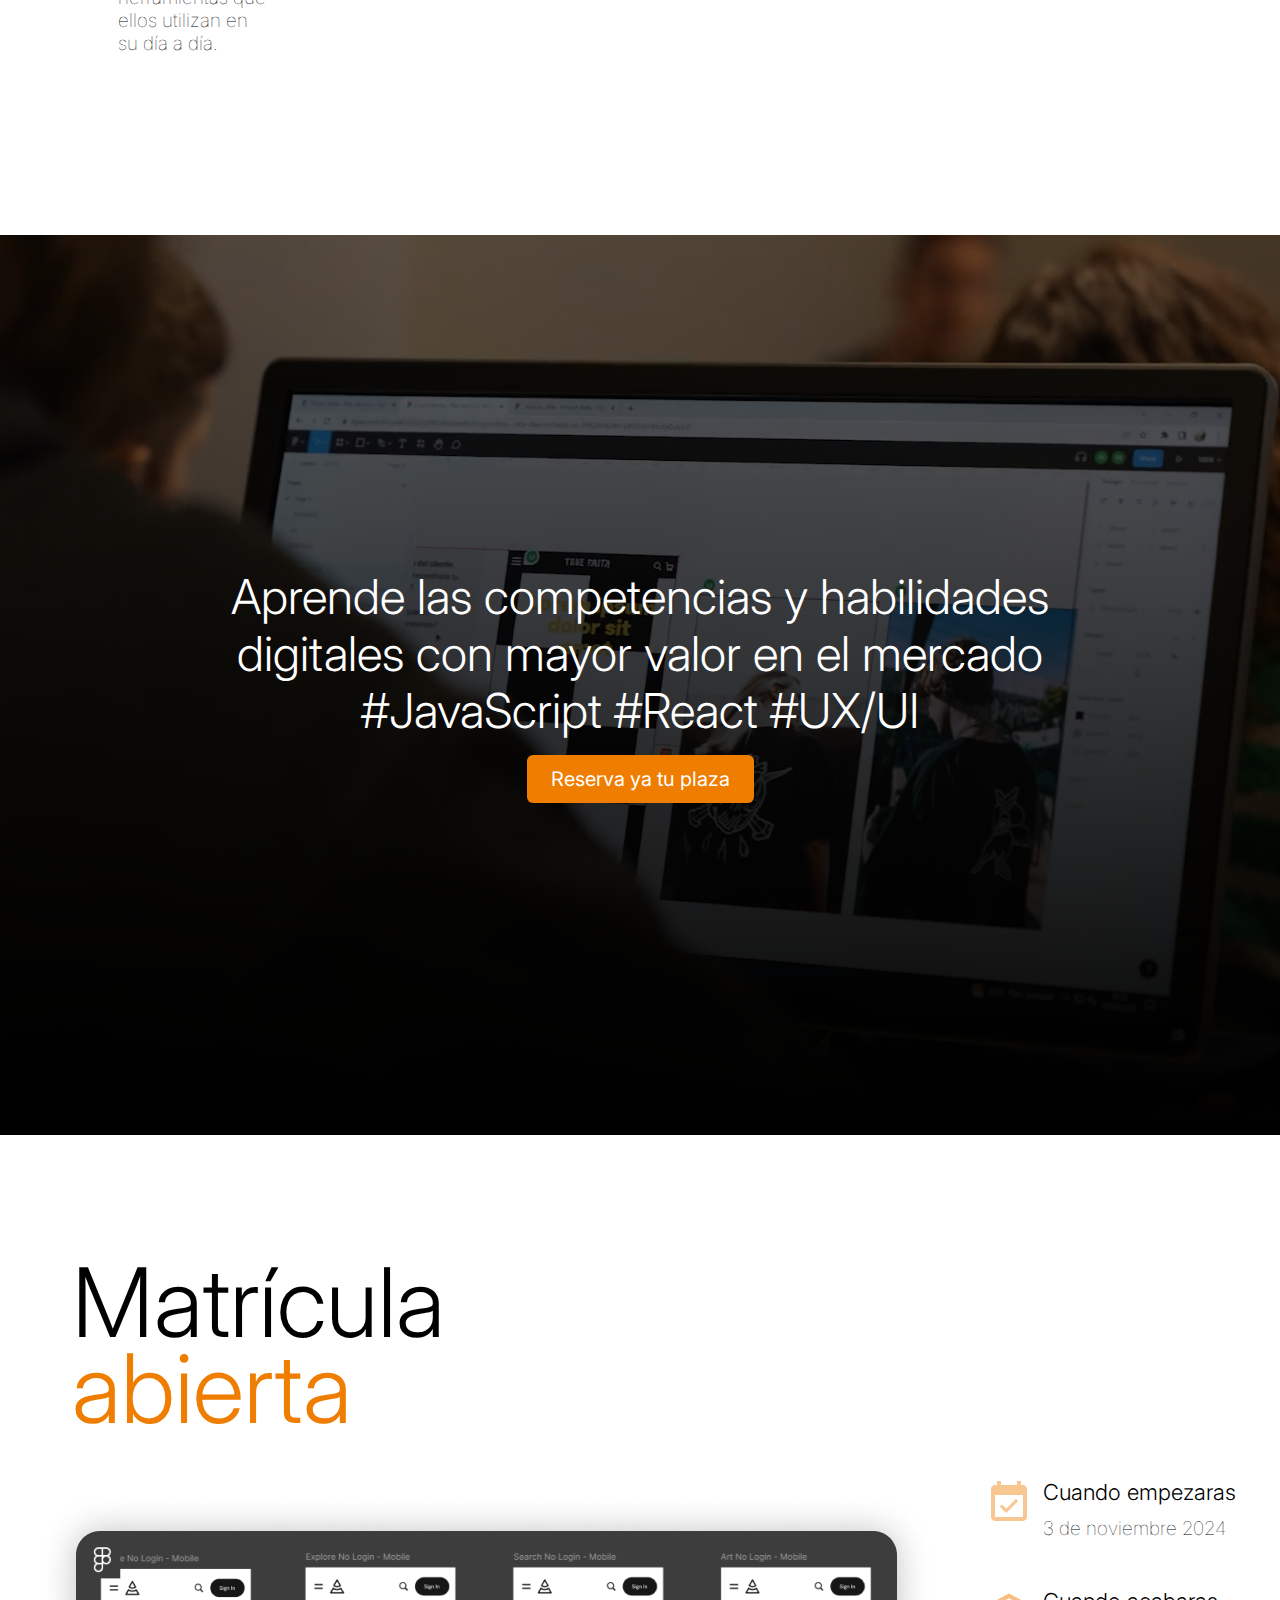
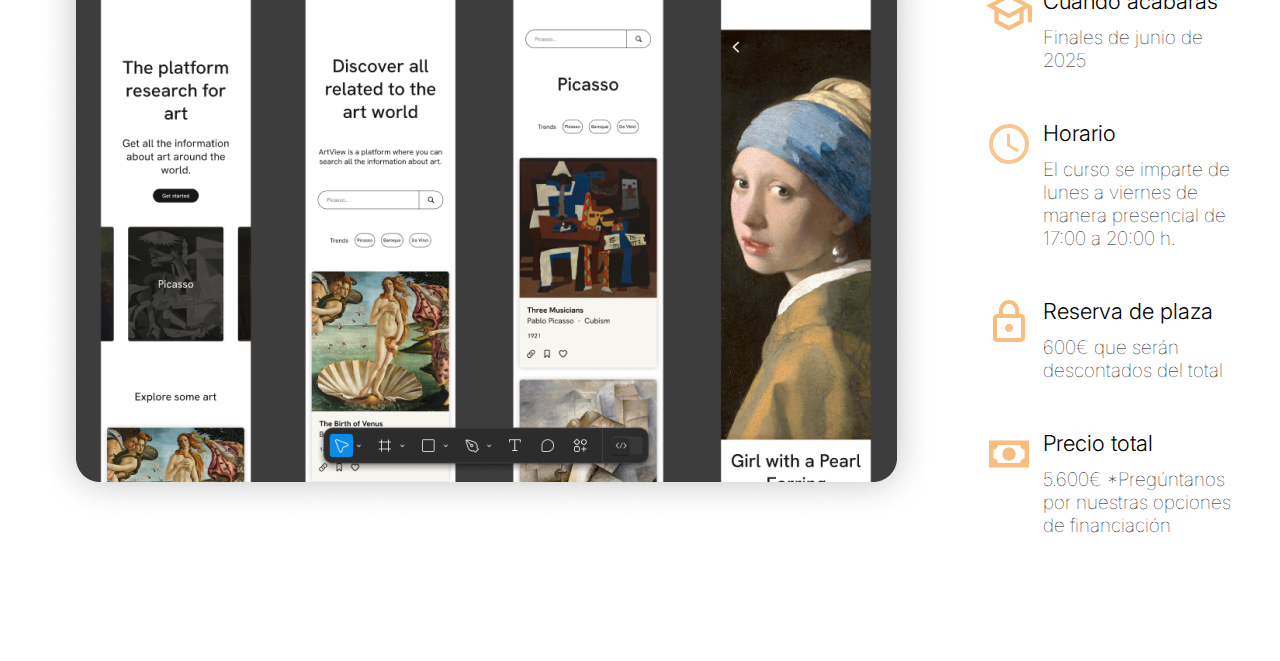
==== commit b52790b7: "update esat landing" ====
--- a/index.html
+++ b/index.html
@@ -14,7 +14,7 @@
             <a href="#project-banner"><img class="logo-esat" src="./img/ux-logo.svg" alt="logo esat"></a>
         </nav>
         <img class="fondo" src="./img/banner.png" alt="imagen de fondo"> 
-        <div class="contenedor">
+        <div class="introduction">
             <h1>
                 Postrgrado especializado en UX/UI Y front-end
             </h1>
@@ -32,38 +32,38 @@
         
     </header>
     <section>
-        <div class="contenedor-title">
-            <p class="title1">Diseña<br>
+        <div>
+            <p class="title">Diseña<br>
                 <span>Desarrolla</span>
             </p>
-            <p class="explicacion">Crearás tu primer proyecto durante el postgrado y pondrás en práctica tus <br> aprendizajes en un entorno que simula la producción de trabajo profesional
+            <p>Crearás tu primer proyecto durante el postgrado y pondrás en práctica tus <br> aprendizajes en un entorno que simula la producción de trabajo profesional
             </p>
         </div>
         <div class="project">
-            <div class="card">
+            <div class="card__project">
                 <div>
                     <p class="type">Student Work</p>
                     <p class="name">Alex Dasi</p>
                 </div>
-                <div class="card-image">
+                <div class="card__project__image">
                     <img src="./img/card1.png" alt="">
                 </div>
             </div>
-            <div class="card">
+            <div class="card__project">
                 <div>
                     <p class="type">Student Work</p>
                     <p class="name">Pedro J. Gil</p>
                 </div>
-                <div class="card-image">
+                <div class="card__project__image">
                     <img src="./img/card2.png" alt="">
                 </div>
             </div>
-            <div class="card">
+            <div class="card__project">
                 <div>
                     <p class="type">Student Work</p>
                     <p class="name">Andrea Gimeno</p>
                 </div>
-                <div class="card-image">
+                <div class="card__project__image">
                     <img src="./img/card3.png" alt="">
                 </div>
             </div> 
@@ -71,69 +71,69 @@
         </div>
     </section>
     <section id="project-banner">
-        <div class="projects-personal">
-            <div>
-                <p class="title1">Proyectos<br>
+        <div class="project__personal">
+            <div>
+                <p class="title">Proyectos<br>
                     <span>Personalizados</span>
                 </p>
                 <p>Desde la idea hasta el desarrollo del final del producto</p>
             </div>
-            <div class="card-image-personal">
+            <div>
                 <img src="./img/card4.png" alt="">
             </div>
         </div>
     </section>
     <section>
-        <div class="title-formacion">
-            <p class="title1">Formación<br>
+        <div class="formacion__title">
+            <p class="title">Formación<br>
             <span>integral</span> 
             </p>
         </div>
-        <div class="container-formacion">
-            <div class="description-formacion">
-                <div class="description1">
-                    <div class="icon-formacion">
+        <div class="formation__contain">
+            <div>
+                <div class="formation__description">
+                    <div class="formation__icon">
                         <img src="./img/icon1.svg" alt="">
                     </div>
                     <div>
-                        <p class="text-formacion">Especialización versátil y adaptable<br>
-                        <p class="text-formacion2">Dominarás áreas como Diseño, Programación y Estrategia digital para poder ofrecer la solución más adecuada en cada momento, siempre con garantías de éxito.</p>
-                        </p>
-                    </div>
-                </div>
-                <div class="description1">
-                    <div class="icon-formacion">
+                        <p class="formation__description__title">Especialización versátil y adaptable<br>
+                        <p class="formation__description__text">Dominarás áreas como Diseño, Programación y Estrategia digital para poder ofrecer la solución más adecuada en cada momento, siempre con garantías de éxito.</p>
+                        </p>
+                    </div>
+                </div>
+                <div class="formation__description">
+                    <div class="formation__icon">
                         <img src="./img/icon2.svg" alt="">
                     </div>
                     <div>
-                        <p class="text-formacion">Proyecto final real supervisado por profesionales en activo<br>
-                        <p class="text-formacion2">Desde noviembre hasta junio, aprenderás de forma intensiva todo lo necesario para desarrollar un proyecto profesional totalmente funcional y aplicable a nivel comercial</p>   
-                        </p>
-                    </div>
-                </div>
-                <div class="description1">
-                    <div class="icon-formacion">
+                        <p class="formation__description__title">Proyecto final real supervisado por profesionales en activo<br>
+                        <p class="formation__description__text">Desde noviembre hasta junio, aprenderás de forma intensiva todo lo necesario para desarrollar un proyecto profesional totalmente funcional y aplicable a nivel comercial</p>   
+                        </p>
+                    </div>
+                </div>
+                <div class="formation__description">
+                    <div class="formation__icon">
                         <img src="./img/icon3.svg" alt="">
                     </div>
                     <div>
-                        <p class="text-formacion">Máxima empleabilidad<br>
-                        <p class="text-formacion2">Temario actualizado y alineado con las exigencias actuales del mercado para que aprendas las técnicas y procedimientos que te ayudarán acceder a las mejores oportunidades laborales.</p>
-                        </p>
-                    </div>
-                </div>
-                <div class="description1">
-                    <div class="icon-formacion">
+                        <p class="formation__description__title">Máxima empleabilidad<br>
+                        <p class="formation__description__text">Temario actualizado y alineado con las exigencias actuales del mercado para que aprendas las técnicas y procedimientos que te ayudarán acceder a las mejores oportunidades laborales.</p>
+                        </p>
+                    </div>
+                </div>
+                <div class="formation__description">
+                    <div class="formation__icon">
                         <img src="./img/icon4.svg" alt="">
                     </div>
                     <div>
-                        <p class="text-formacion">Herramientas modernas<br>
-                        <p class="text-formacion2">Profesionales en activo te enseñarán las mismas herramientas que ellos utilizan en su día a día.</p>
-                        </p>
-                    </div>
-                </div>
-            </div>
-                <div>
-                    <img class="img-code" src="./img/img-codigo.png" alt="">
+                        <p class="formation__description__title">Herramientas modernas<br>
+                        <p class="formation__description__text">Profesionales en activo te enseñarán las mismas herramientas que ellos utilizan en su día a día.</p>
+                        </p>
+                    </div>
+                </div>
+            </div>
+                <div>
+                    <img class="img__code" src="./img/img-codigo.png" alt="">
                 </div>
             
         </div>
@@ -149,69 +149,67 @@
         </div>  
     </section>
     <section>
-        <div>
-            <p class="title1">Matrícula<br>
+        <div class="matricula__title">
+            <p class="title">Matrícula<br>
             <span>abierta</span> 
             </p>
         </div>
         <div class="matricula__contain">
-            <div>
+            <div class="icon__reserva">
                 <img src="./img/img-matricula-open.png" alt="">
             </div>
-            <div class="decrption__matricula">
-                <div>
-                    <div >
-                        <img src="" alt="">
-                    </div>
-                    <div>
-                        <p>Cuando empezaras<br>
-                        <p>3 de noviembre 2024</p>
-                        </p>
-                    </div>
-                </div>
-                <div>
-                    <div >
-                        <img src="" alt="">
-                    </div>
-                    <div>
-                        <p>Cuando acabaras<br>
-                        <p>Finales de junio de 2025</p>   
-                        </p>
-                    </div>
-                </div>
-                <div>
-                    <div>
-                        <img src="" alt="">
-                    </div>
-                    <div>
-                        <p>Horario<br>
-                        <p>El curso se imparte de lunes a viernes de manera presencial de 17:00 a 20:00 h.</p>
-                        </p>
-                    </div>
-                </div>
-                <div>
-                    <div>
-                        <img src="" alt="">
-                    </div>
-                    <div>
-                        <p>Reserva de plaza<br>
-                        <p>600€ que serán descontados del total</p>
-                        </p>
-                    </div>
-                </div>
-                <div>
-                    <div>
-                        <img src="" alt="">
-                    </div>
-                    <div>
-                        <p>Precio total<br>
-                        <p>5.600€ *Pregúntanos por nuestras opciones de financiación</p>
-                        </p>
-                    </div>
-                </div>
-            </div>
-                
-            
+            <div class="decription__matricula">
+                <div class="formation__description">
+                    <div class="icon__reserva">
+                        <img src="./img/icono5.svg" alt="">
+                    </div>
+                    <div>
+                        <p class="matricula__description__title">Cuando empezaras<br>
+                        <p class="matricula__description__text">3 de noviembre 2024</p>
+                        </p>
+                    </div>
+                </div>
+                <div class="formation__description">
+                    <div class="icon__reserva">
+                        <img src="./img/icono6.svg" alt="">
+                    </div>
+                    <div>
+                        <p class="matricula__description__title">Cuando acabaras<br>
+                        <p class="matricula__description__text">Finales de junio de 2025</p>   
+                        </p>
+                    </div>
+                </div>
+                <div class="formation__description">
+                    <div class="icon__reserva">
+                        <img src="./img/icono7.svg" alt="">
+                    </div>
+                    <div>
+                        <p class="matricula__description__title">Horario<br>
+                        <p class="matricula__description__text">El curso se imparte de lunes a viernes de manera presencial de 17:00 a 20:00 h.</p>
+                        </p>
+                    </div>
+                </div>
+                <div class="formation__description">
+                    <div class="icon__reserva">
+                        <img src="./img/icono8.svg" alt="">
+                    </div>
+                    <div>
+                        <p class="matricula__description__title">Reserva de plaza<br>
+                        <p class="matricula__description__text">600€ que serán descontados del total</p>
+                        </p>
+                    </div>
+                </div>
+                <div class="formation__description">
+                    <div class="icon__reserva">
+                        <img src="./img/icono9.svg" alt="">
+                    </div>
+                    <div>
+                        <p class="matricula__description__title">Precio total<br>
+                        <p class="matricula__description__text">5.600€ *Pregúntanos por nuestras opciones de financiación</p>
+                        </p>
+                    </div>
+                </div>
+            </div>  
         </div>
     </section>
 </body>
--- a/style.css
+++ b/style.css
@@ -10,6 +10,7 @@
     margin: 0;
     padding: 0;
     overflow-x: hidden; /* Elimina scroll lateral global */
+    scroll-behavior: smooth;
 }
 
 section {
@@ -42,7 +43,7 @@
     scroll-behavior: smooth;
 }
 
-.contenedor {
+.introduction {
     margin: 0 36px;
     width: 817px;
     display: flex; 
@@ -51,17 +52,17 @@
     padding-top: 42px;
 }
 
-    .contenedor h1{
+    .introduction h1{
         color: #EF7D00;
     }
 
-    .contenedor h2 {
+    .introduction h2 {
         font-size: 76px;
         font-weight: bold;
         color: white;
     }
 
-    .contenedor p {
+    .introduction p {
         color: white;
     }
 
@@ -114,12 +115,12 @@
     right: 16px;
 }
 
-.title1 {
+.title {
     font-size: 96px;
     line-height: 86px;
 }
 
-.title1 span {
+.title span {
     color: #EF7D00;
 }
 
@@ -137,7 +138,7 @@
     right: 0; /* Asegura que llegue al borde derecho */
     box-sizing: border-box; /* Maneja el padding de manera controlada */
 }
-.card{
+.card__project{
     width: 600px;
     height: 600px;
     background-color: #333333;
@@ -162,13 +163,13 @@
     
 }
 
-.card-image {
+.card__project__image {
     text-align: right;
     overflow: hidden;
     margin-top: 30px;
 }
 
-.projects-personal {
+.project__personal {
     width: 100%;
     max-height: 966px;
     background-color: #EEF0F5;
@@ -182,9 +183,10 @@
     gap: 32px;
 }
 
-.title-formacion {
+.formacion__title {
     text-align: right;
-    padding-right: 166px;
+    padding-right: 6px;
+    padding-right: 36px;
 }
 
 .description-formacion {
@@ -193,35 +195,36 @@
     padding-bottom: 36px;
 }
 
-.container-formacion {
+.formation__contain {
     display: flex;
     align-items: center;
     gap: 48px;
 }
 
-.text-formacion {
+.formation__description__title, .matricula__description__title {
     font-size: 22px;
     margin-top: 48px;
 }
 
-.text-formacion2 {
+.formation__description__text, .matricula__description__text{
     font-size: 19px;
     font-weight: 100;
     margin-top: 12px;
 }
 
-.img-code {
+.img__code {
     max-width: 991px;
     max-height: 710px; 
     margin: 0; 
-}
-
-.description1 {
+    margin-top: 36px;
+}
+
+.formation__description {
     display: flex;
     gap: 10px;
 }
 
-.icon-formacion {
+.formation__icon, .icon__reserva {
     margin-top: 48px;
 }
 
@@ -263,10 +266,13 @@
     padding-bottom: 36px;
 }
 
-
-
-
-
-
-
-
+.matricula__title {
+    padding-left: 36px;
+}
+
+
+
+
+
+
+
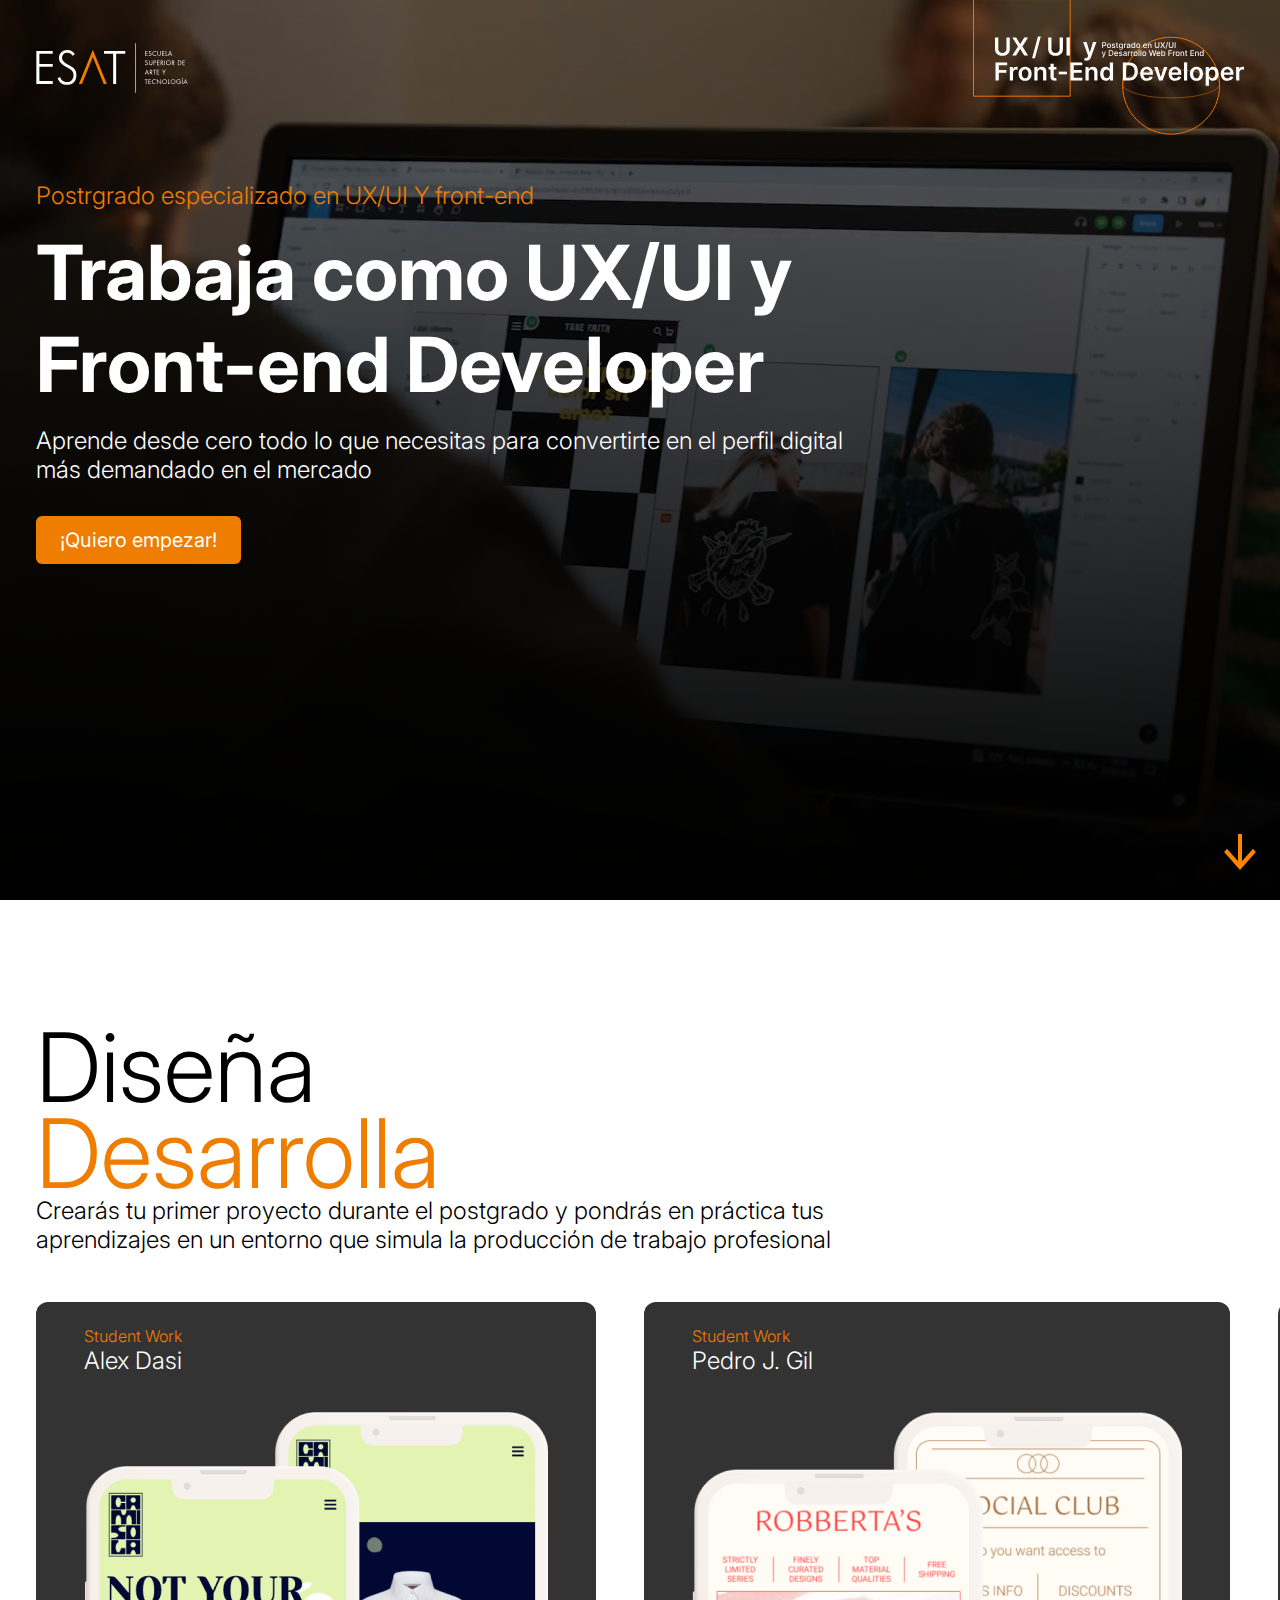
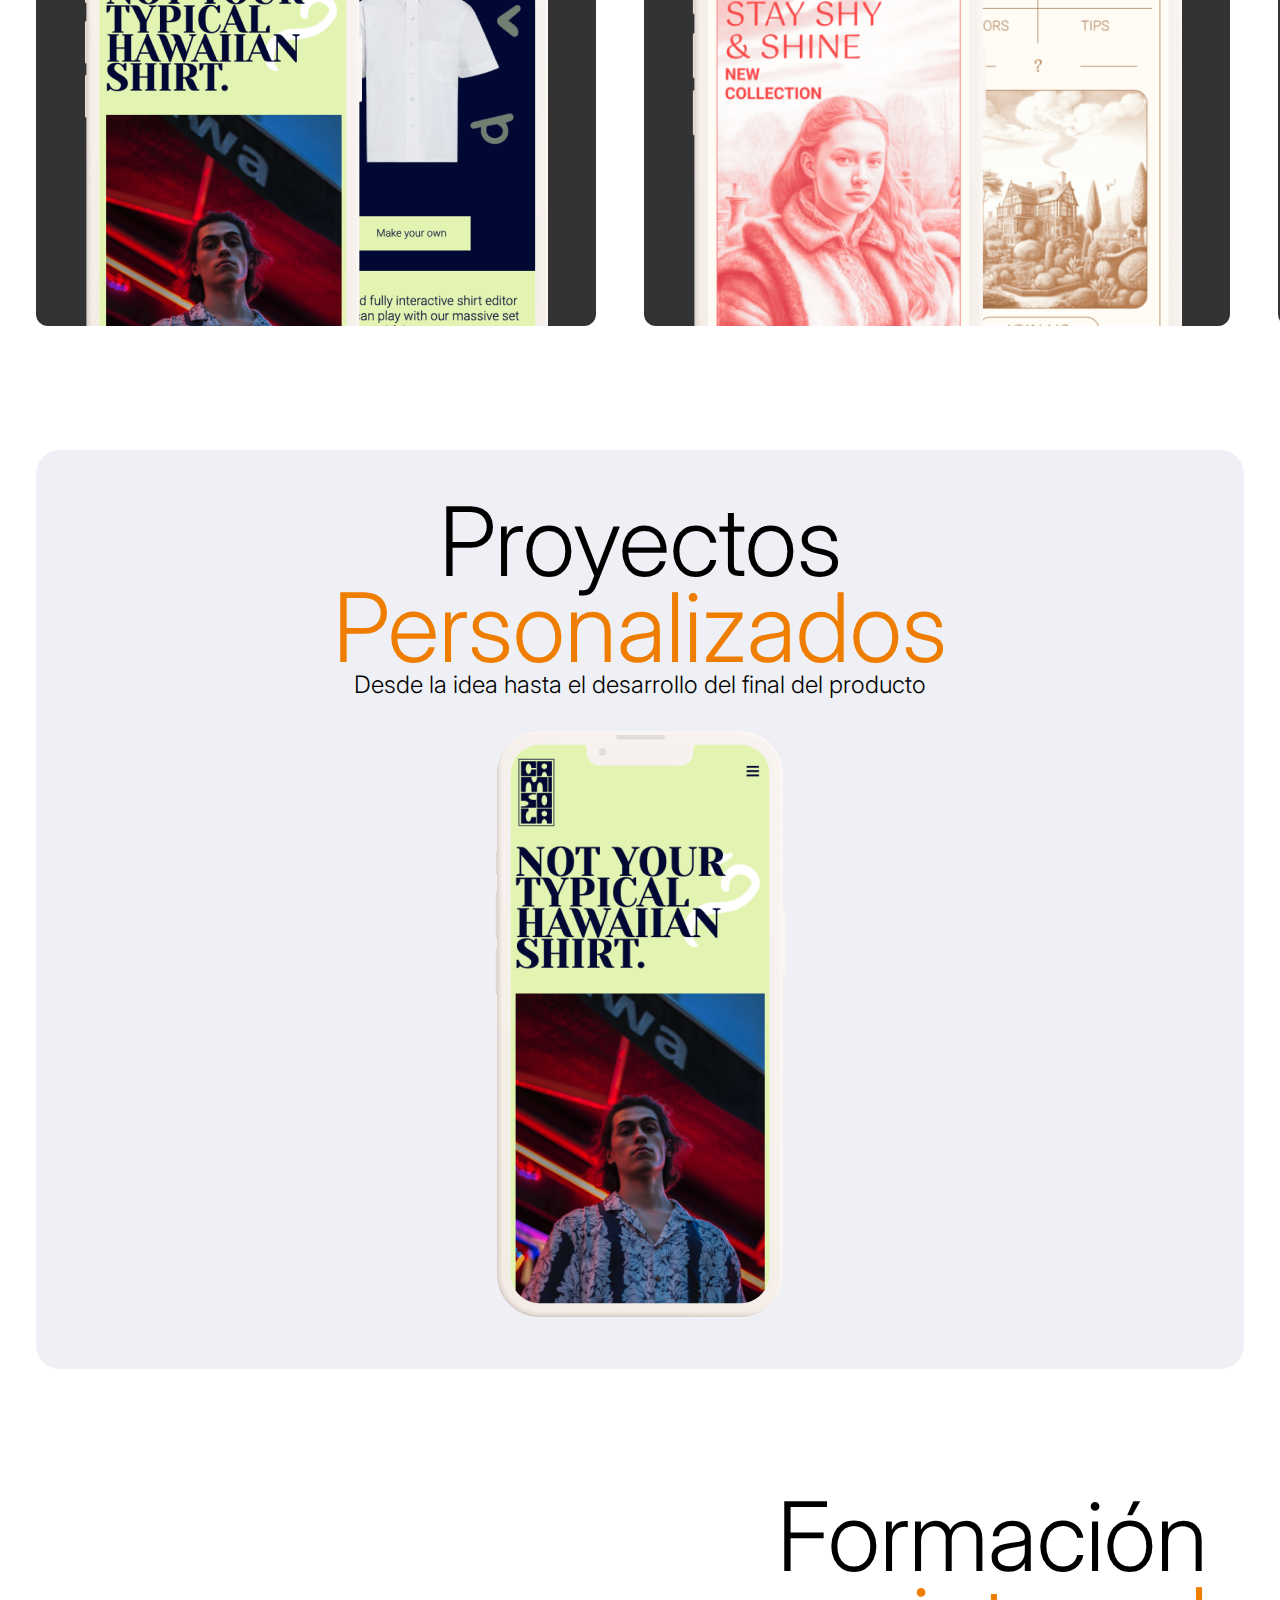
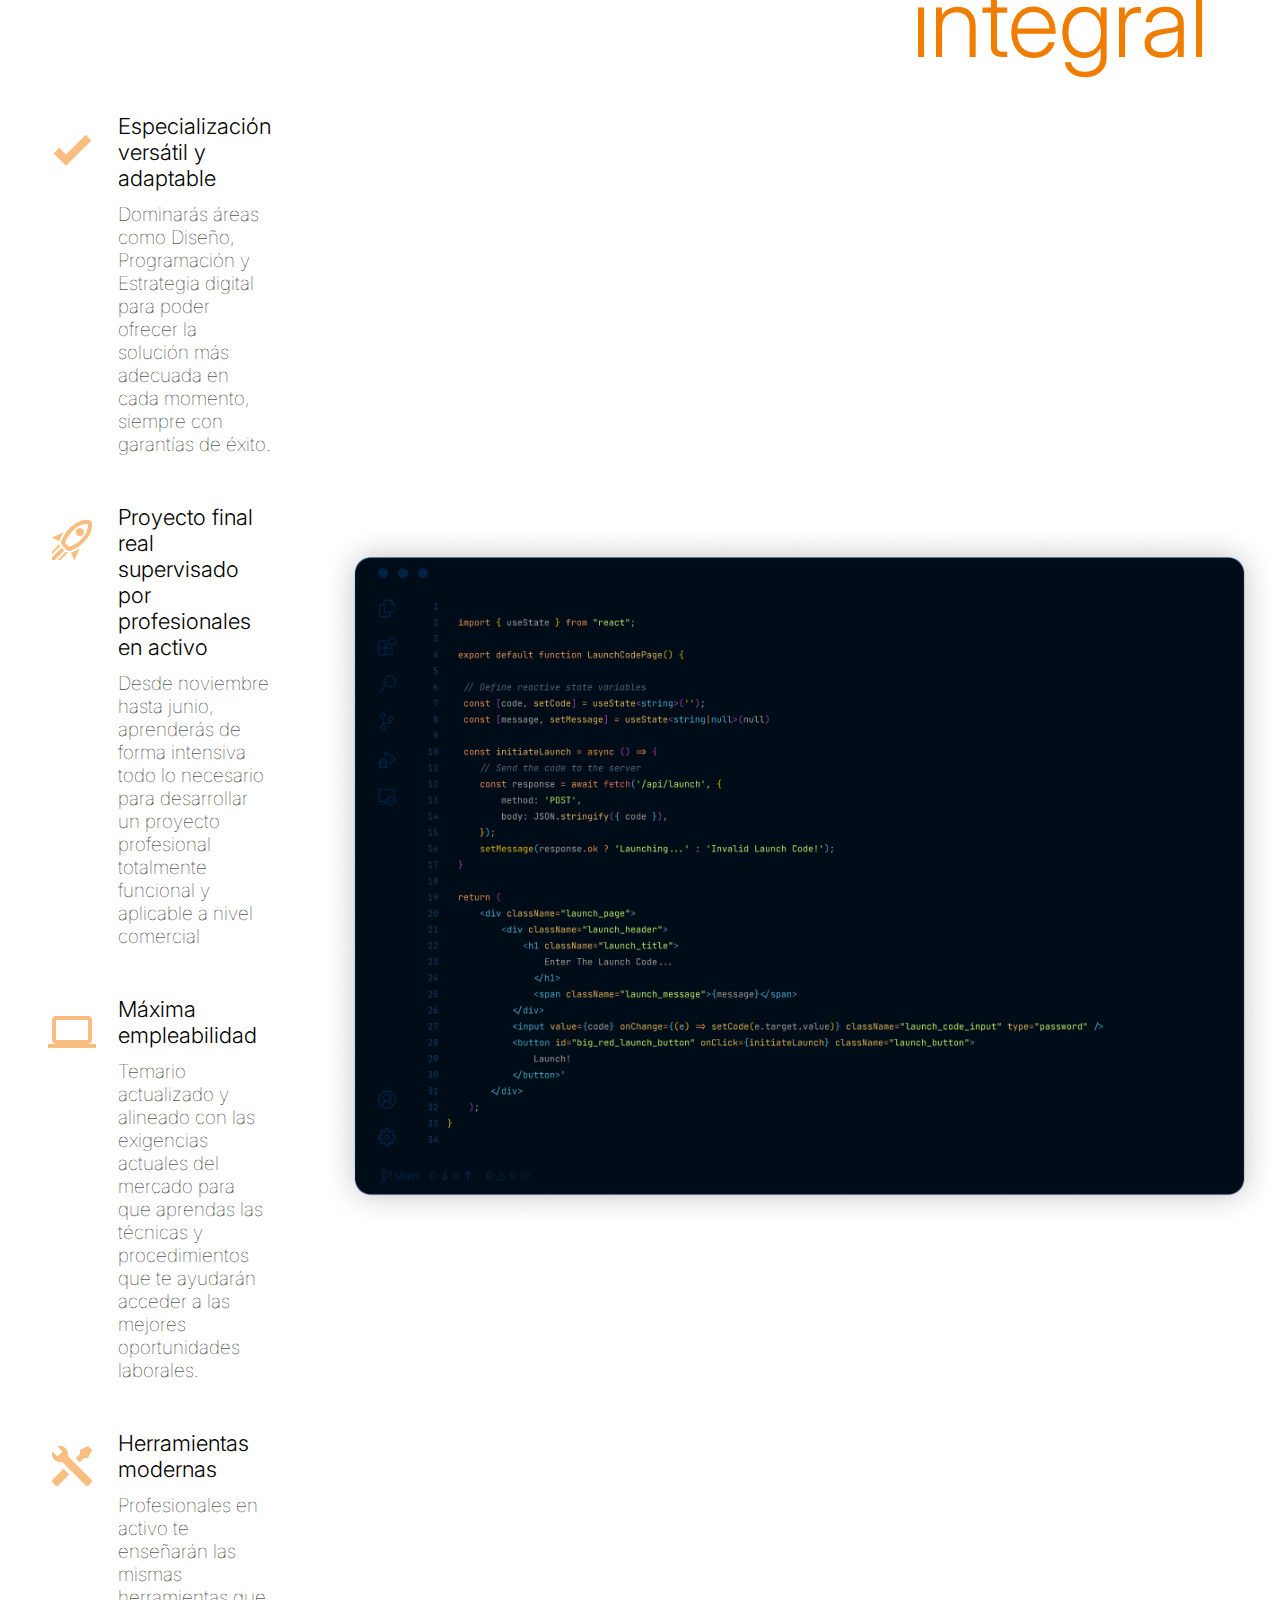
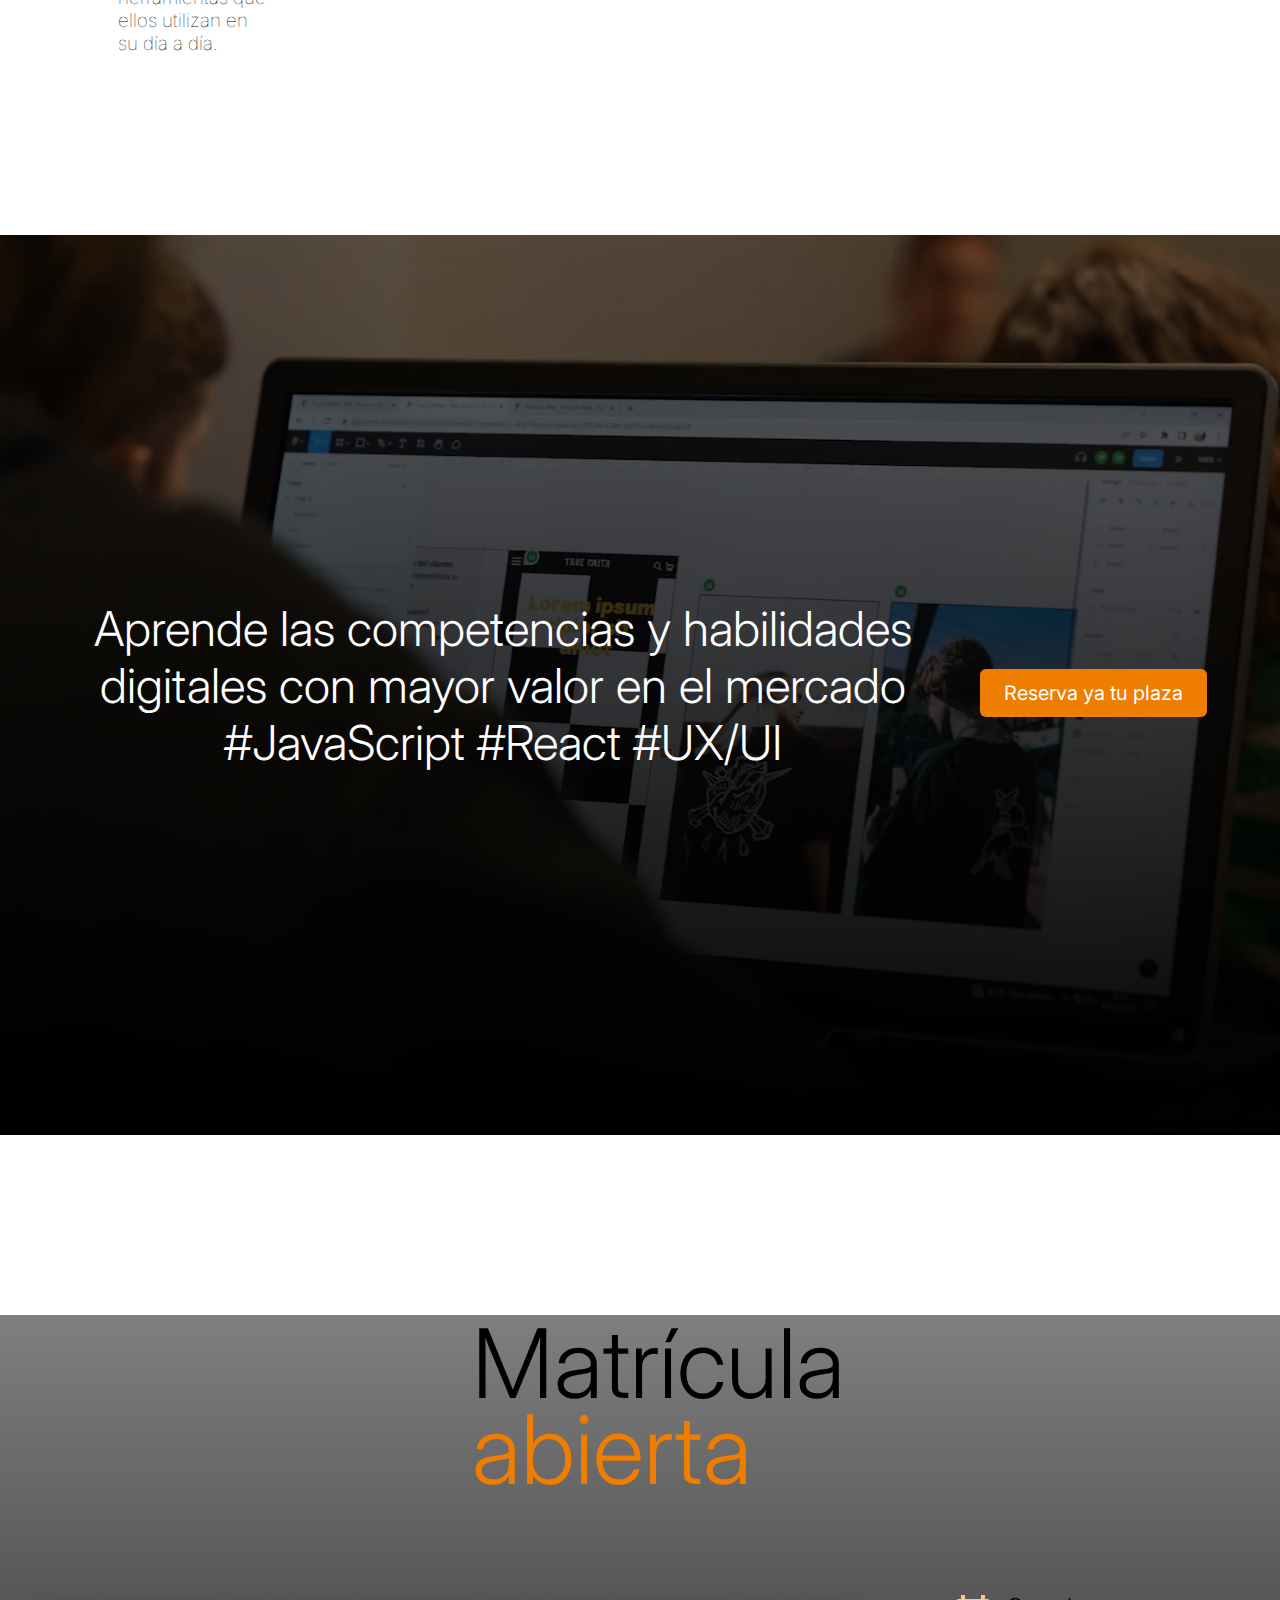
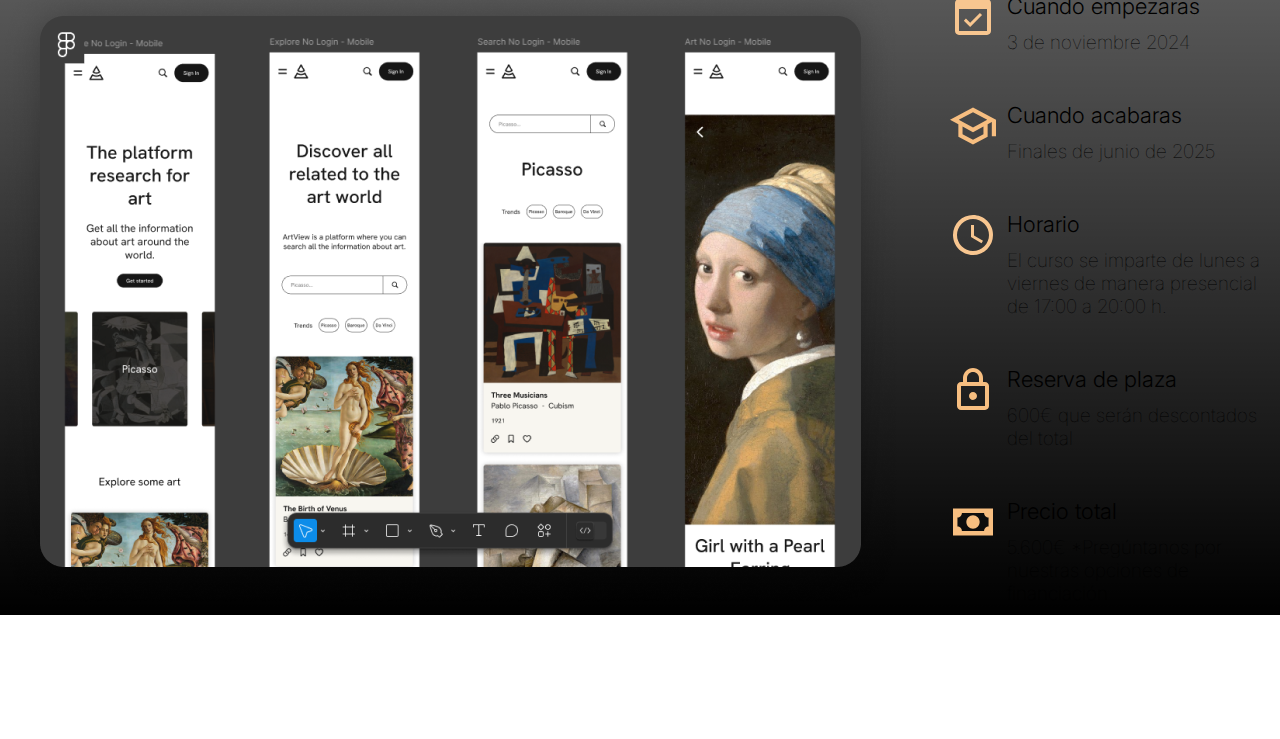
==== commit e0d3b8aa: "update class css" ====
--- a/index.html
+++ b/index.html
@@ -83,8 +83,8 @@
             </div>
         </div>
     </section>
-    <section>
-        <div class="formacion__title">
+    <section class="formation">
+        <div class="formation__title">
             <p class="title">Formación<br>
             <span>integral</span> 
             </p>
@@ -133,79 +133,79 @@
                 </div>
             </div>
                 <div>
-                    <img class="img__code" src="./img/img-codigo.png" alt="">
+                    <img class="formation__img" src="./img/img-codigo.png" alt="">
                 </div>
             
         </div>
     </section>
-    <section class="reserva">
+    <section class="registration">
         <img class="fondo" src="./img/banner.png" alt="imagen de fondo">
-        <div class="reserva__contain">
-            <p class="reserva__text">Aprende las competencias y habilidades <br> digitales con mayor valor en el mercado <br>
+        <div class="registration__contain">
+            <p class="registration__text">Aprende las competencias y habilidades <br> digitales con mayor valor en el mercado <br>
                     #JavaScript #React #UX/UI</p>
-            <div class="reserva__button">
+            <div class="registration__button">
                 <button>Reserva ya tu plaza</button>
             </div>   
         </div>  
     </section>
-    <section>
-        <div class="matricula__title">
+    <section class="registration">
+        <div class="registration__title">
             <p class="title">Matrícula<br>
             <span>abierta</span> 
             </p>
         </div>
-        <div class="matricula__contain">
-            <div class="icon__reserva">
-                <img src="./img/img-matricula-open.png" alt="">
-            </div>
-            <div class="decription__matricula">
-                <div class="formation__description">
-                    <div class="icon__reserva">
+        <div class="registration__contain">
+            <div>
+                <img class="registration__img" src="./img/img-matricula-open.png" alt="">
+            </div>
+            <div>
+                <div class="registration__description">
+                    <div class="registration__icon">
                         <img src="./img/icono5.svg" alt="">
                     </div>
                     <div>
-                        <p class="matricula__description__title">Cuando empezaras<br>
-                        <p class="matricula__description__text">3 de noviembre 2024</p>
-                        </p>
-                    </div>
-                </div>
-                <div class="formation__description">
-                    <div class="icon__reserva">
+                        <p class="registration__description__title">Cuando empezaras<br>
+                        <p class="registration__description__text">3 de noviembre 2024</p>
+                        </p>
+                    </div>
+                </div>
+                <div class="registration__description">
+                    <div class="registration__icon">
                         <img src="./img/icono6.svg" alt="">
                     </div>
                     <div>
-                        <p class="matricula__description__title">Cuando acabaras<br>
-                        <p class="matricula__description__text">Finales de junio de 2025</p>   
-                        </p>
-                    </div>
-                </div>
-                <div class="formation__description">
-                    <div class="icon__reserva">
+                        <p class="registration__description__title">Cuando acabaras<br>
+                        <p class="registration__description__text">Finales de junio de 2025</p>   
+                        </p>
+                    </div>
+                </div>
+                <div class="registration__description">
+                    <div class="registration__icon">
                         <img src="./img/icono7.svg" alt="">
                     </div>
                     <div>
-                        <p class="matricula__description__title">Horario<br>
-                        <p class="matricula__description__text">El curso se imparte de lunes a viernes de manera presencial de 17:00 a 20:00 h.</p>
-                        </p>
-                    </div>
-                </div>
-                <div class="formation__description">
-                    <div class="icon__reserva">
+                        <p class="registration__description__title">Horario<br>
+                        <p class="registration__description__text">El curso se imparte de lunes a viernes de manera presencial de 17:00 a 20:00 h.</p>
+                        </p>
+                    </div>
+                </div>
+                <div class="registration__description">
+                    <div class="registration__icon">
                         <img src="./img/icono8.svg" alt="">
                     </div>
                     <div>
-                        <p class="matricula__description__title">Reserva de plaza<br>
-                        <p class="matricula__description__text">600€ que serán descontados del total</p>
-                        </p>
-                    </div>
-                </div>
-                <div class="formation__description">
-                    <div class="icon__reserva">
+                        <p class="registration__description__title">Reserva de plaza<br>
+                        <p class="registration__description__text">600€ que serán descontados del total</p>
+                        </p>
+                    </div>
+                </div>
+                <div class="registration__description">
+                    <div class="registration__icon">
                         <img src="./img/icono9.svg" alt="">
                     </div>
                     <div>
-                        <p class="matricula__description__title">Precio total<br>
-                        <p class="matricula__description__text">5.600€ *Pregúntanos por nuestras opciones de financiación</p>
+                        <p class="registration__description__title">Precio total<br>
+                        <p class="registration__description__text">5.600€ *Pregúntanos por nuestras opciones de financiación</p>
                         </p>
                     </div>
                 </div>
--- a/style.css
+++ b/style.css
@@ -183,54 +183,57 @@
     gap: 32px;
 }
 
-.formacion__title {
+.formation__title {
     text-align: right;
     padding-right: 6px;
     padding-right: 36px;
 }
 
-.description-formacion {
+/* .description-formacion {
     max-width: 557px;
     padding-left: 126px;
     padding-bottom: 36px;
-}
-
-.formation__contain {
+} */
+
+.formation__contain, .registration__contain {
     display: flex;
     align-items: center;
     gap: 48px;
-}
-
-.formation__description__title, .matricula__description__title {
+    flex-direction: row;
+    justify-content: space-evenly;
+}
+
+.formation__description__title, .registration__description__title {
     font-size: 22px;
     margin-top: 48px;
 }
 
-.formation__description__text, .matricula__description__text{
+.formation__description__text, .registration__description__text{
     font-size: 19px;
     font-weight: 100;
     margin-top: 12px;
 }
 
-.img__code {
+.formation__img, .registration__img {
     max-width: 991px;
     max-height: 710px; 
     margin: 0; 
     margin-top: 36px;
 }
 
-.formation__description {
+.formation__description, .registration__description  {
     display: flex;
     gap: 10px;
 }
 
-.formation__icon, .icon__reserva {
+.formation__icon, .registration__icon {
     margin-top: 48px;
 }
 
-.reserva {
+.registration {
     position: relative;
     margin-top: 180px;
+    margin-left: 0;
     background: linear-gradient(to bottom, rgba(0, 0, 0, 0.5), rgba(0, 0, 0, 1));
     background-size: cover;
     background-position: center;
@@ -241,7 +244,7 @@
     width: 100%;
 }
 
-.reserva__text {
+.registration__text {
     color: white;
     font-size: 48px;
     line-height: 57px;
@@ -249,24 +252,19 @@
     padding: 0 20px;
 }
 
-.reserva__button {
+.registration__button {
     display: flex;
     justify-content: center;
 }
 
-.matricula__contain {
-    display: flex;
-    align-items: center;
+.registration {
+    display: flex;
+    align-items: center;
+    flex-direction: column;
     gap: 48px;
 }
 
-.description__matricula {
-    max-width: 557px;
-    padding-left: 126px;
-    padding-bottom: 36px;
-}
-
-.matricula__title {
+.registration__title {
     padding-left: 36px;
 }
 
@@ -276,3 +274,4 @@
 
 
 
+
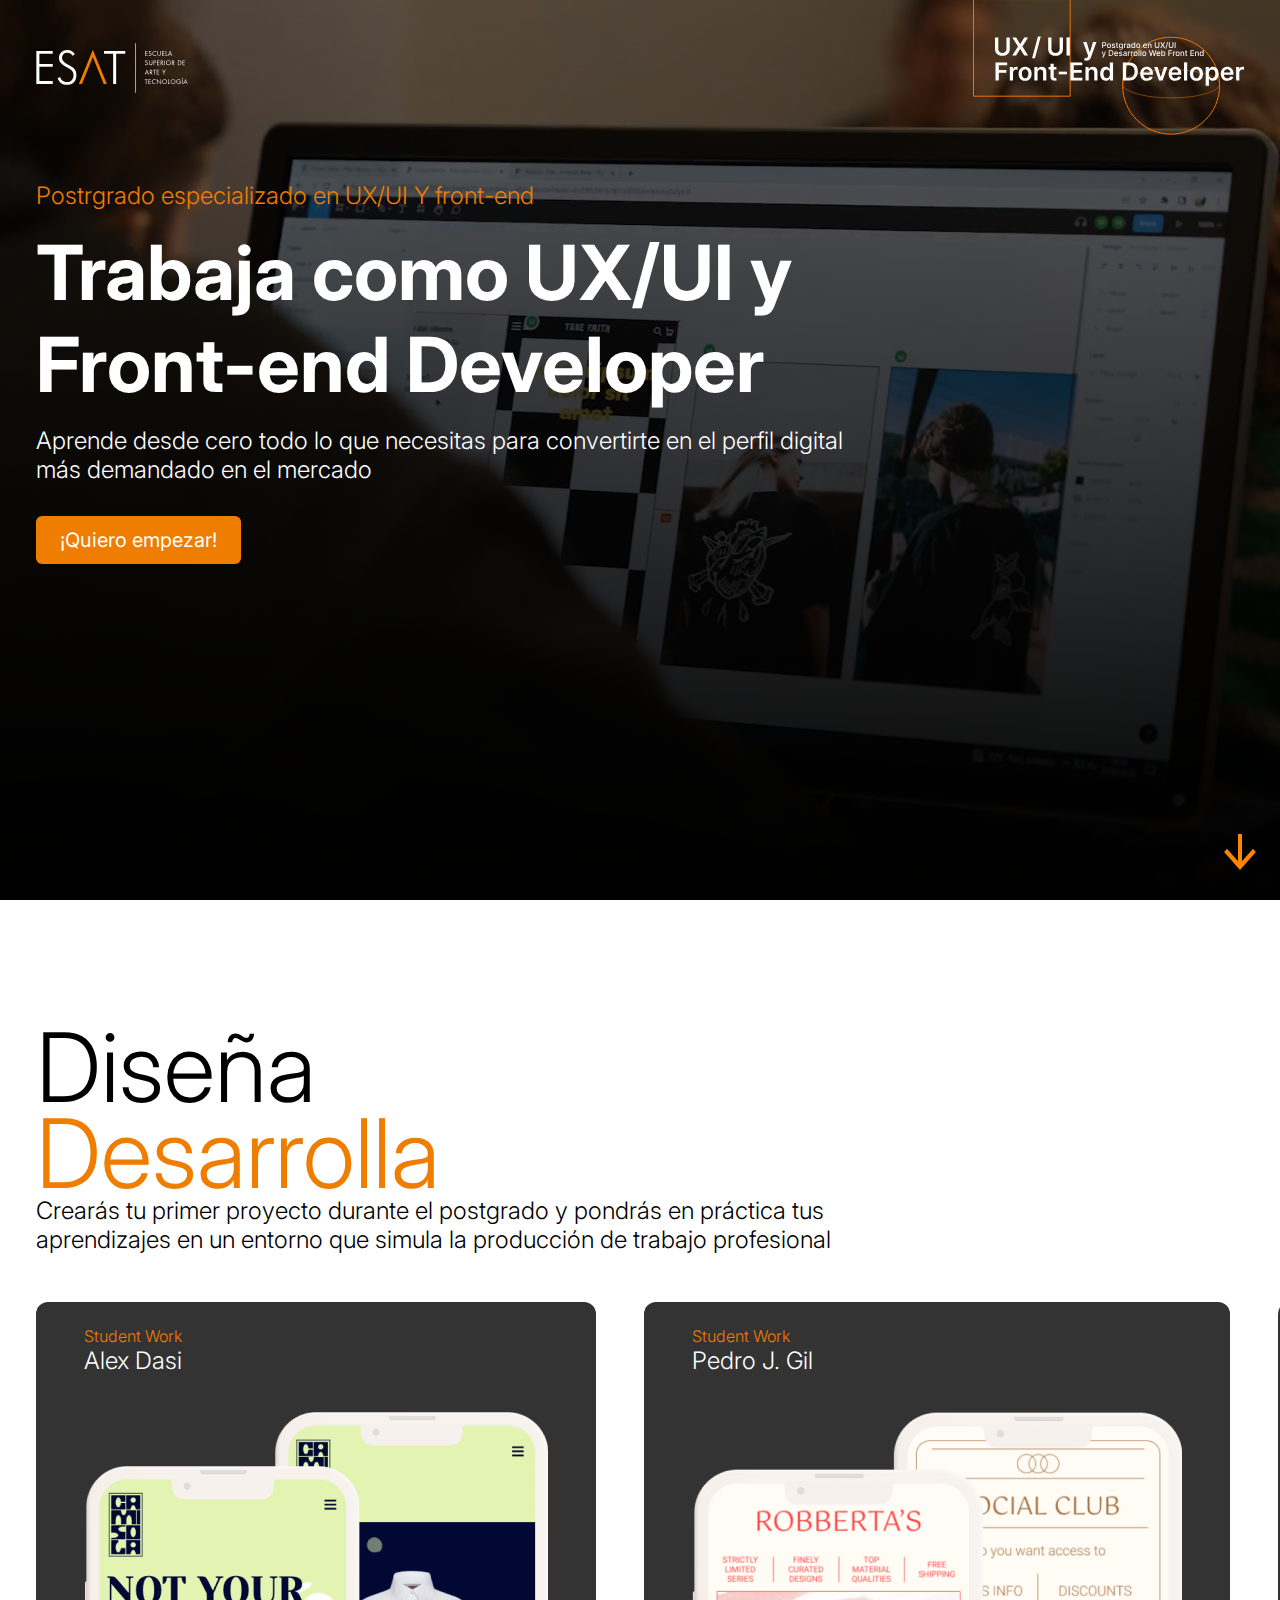
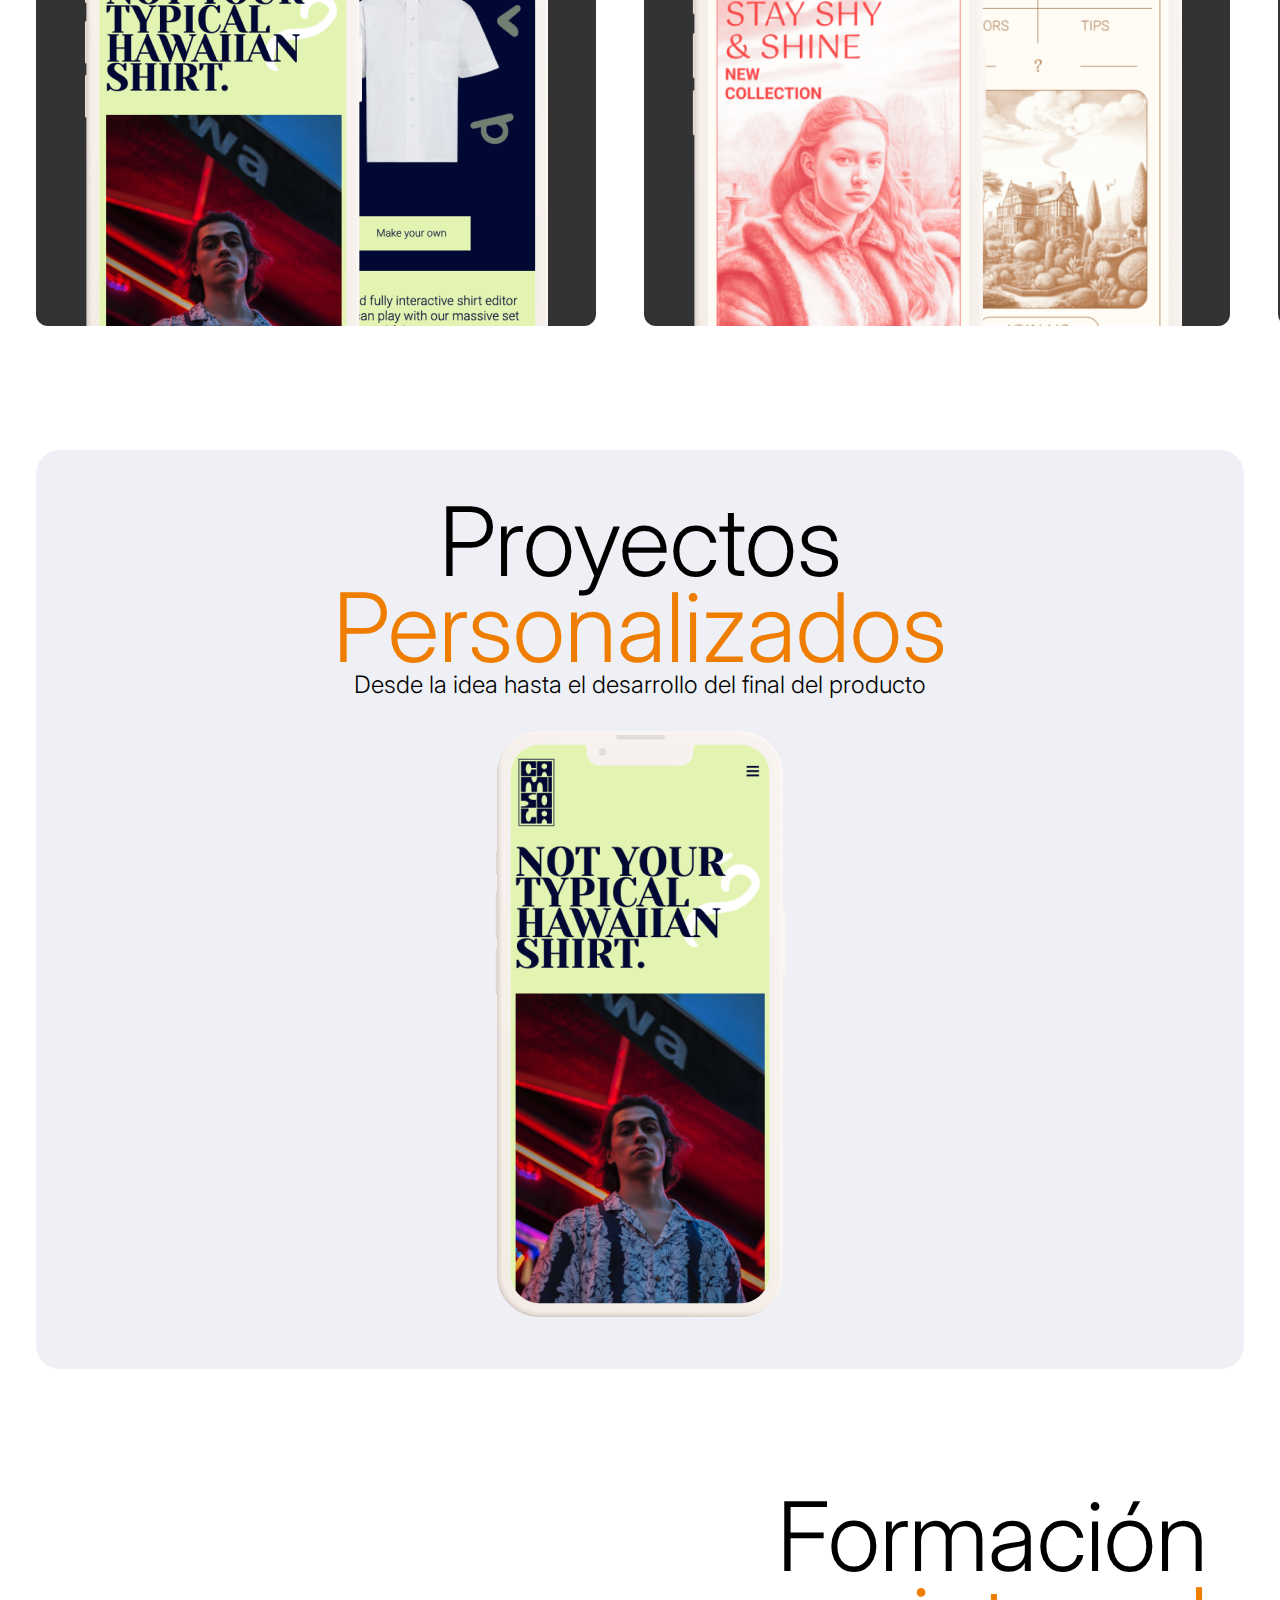
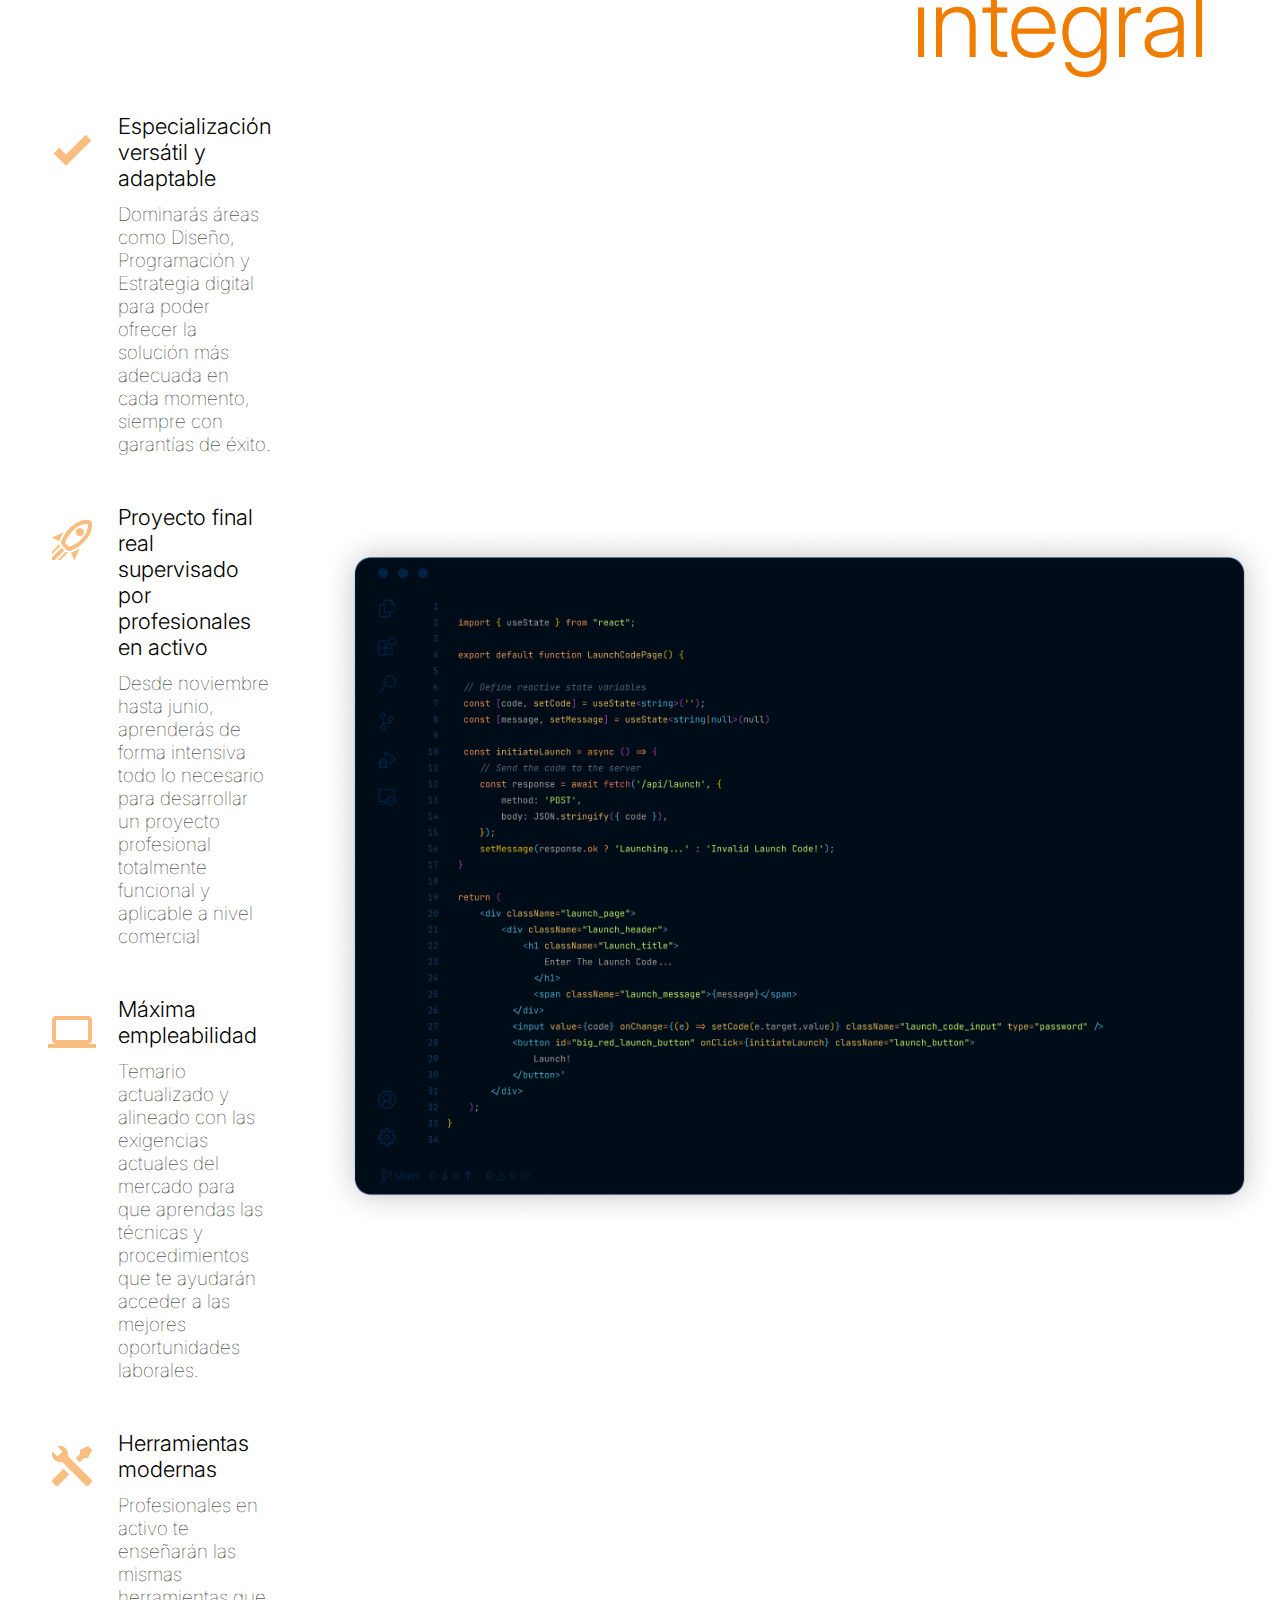
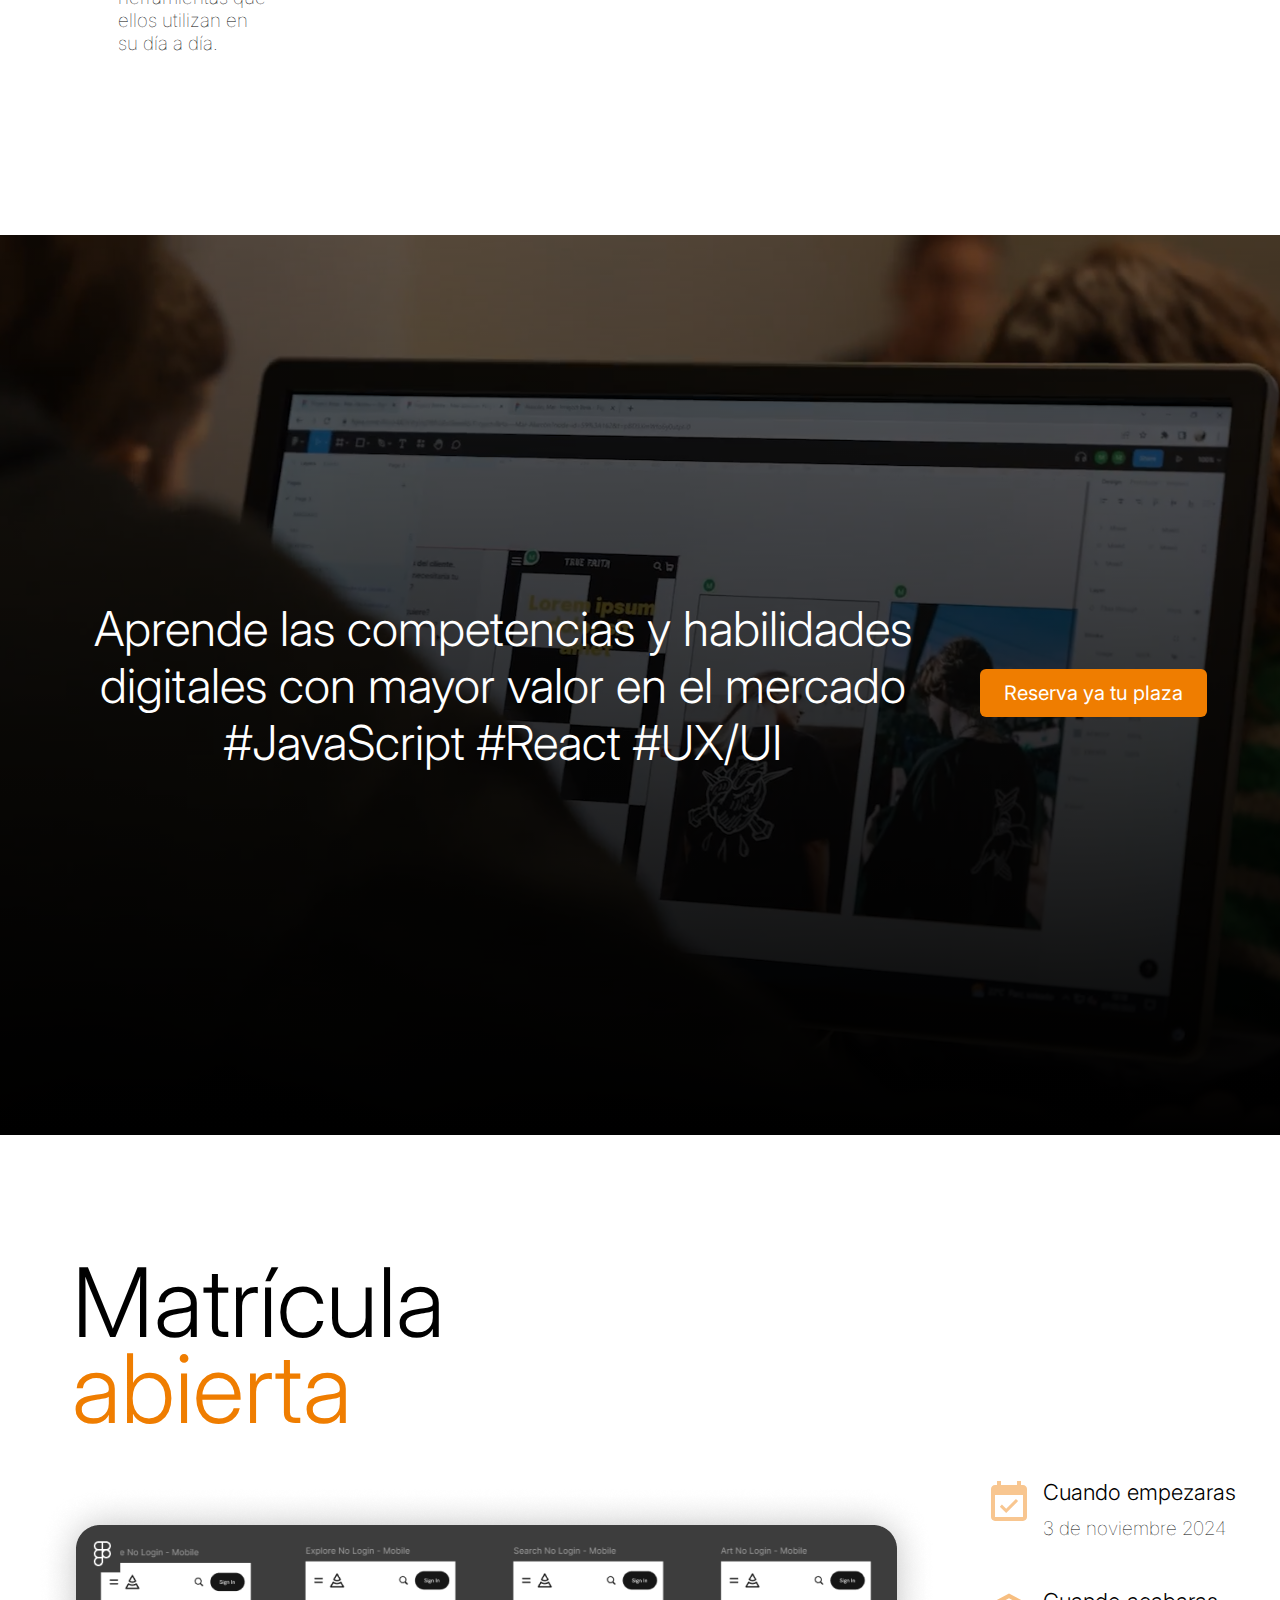
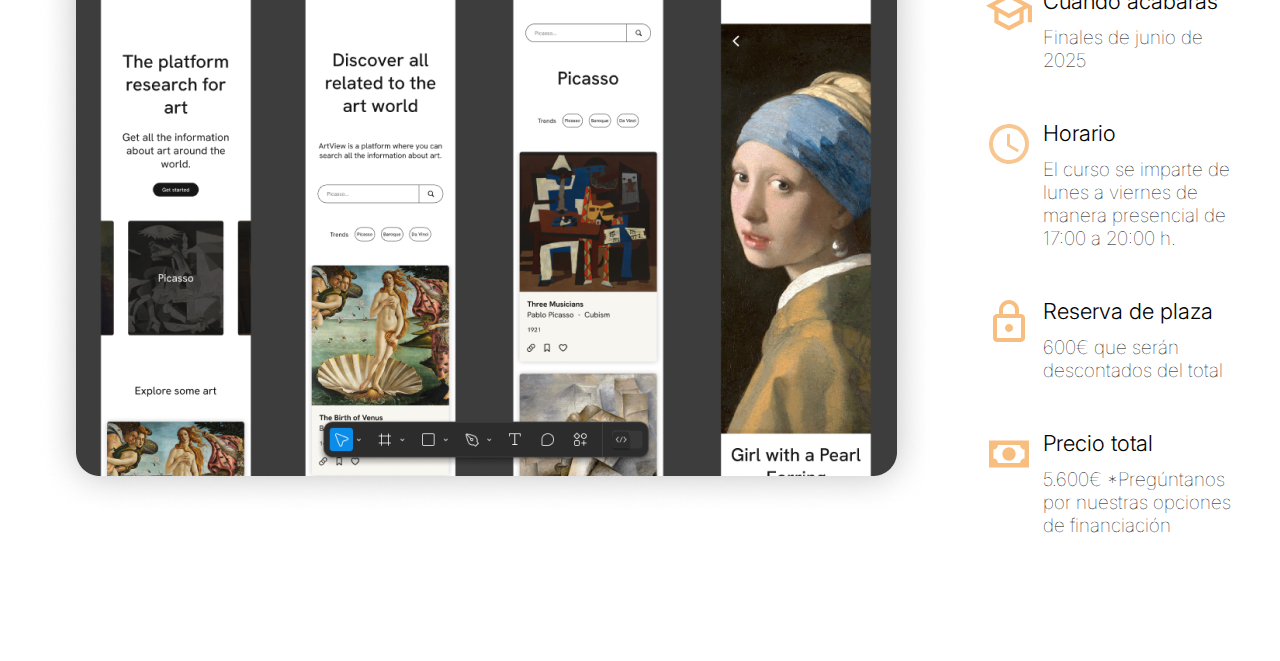
==== commit f73a5210: "udpate class css" ====
--- a/index.html
+++ b/index.html
@@ -148,7 +148,7 @@
             </div>   
         </div>  
     </section>
-    <section class="registration">
+    <section>
         <div class="registration__title">
             <p class="title">Matrícula<br>
             <span>abierta</span> 
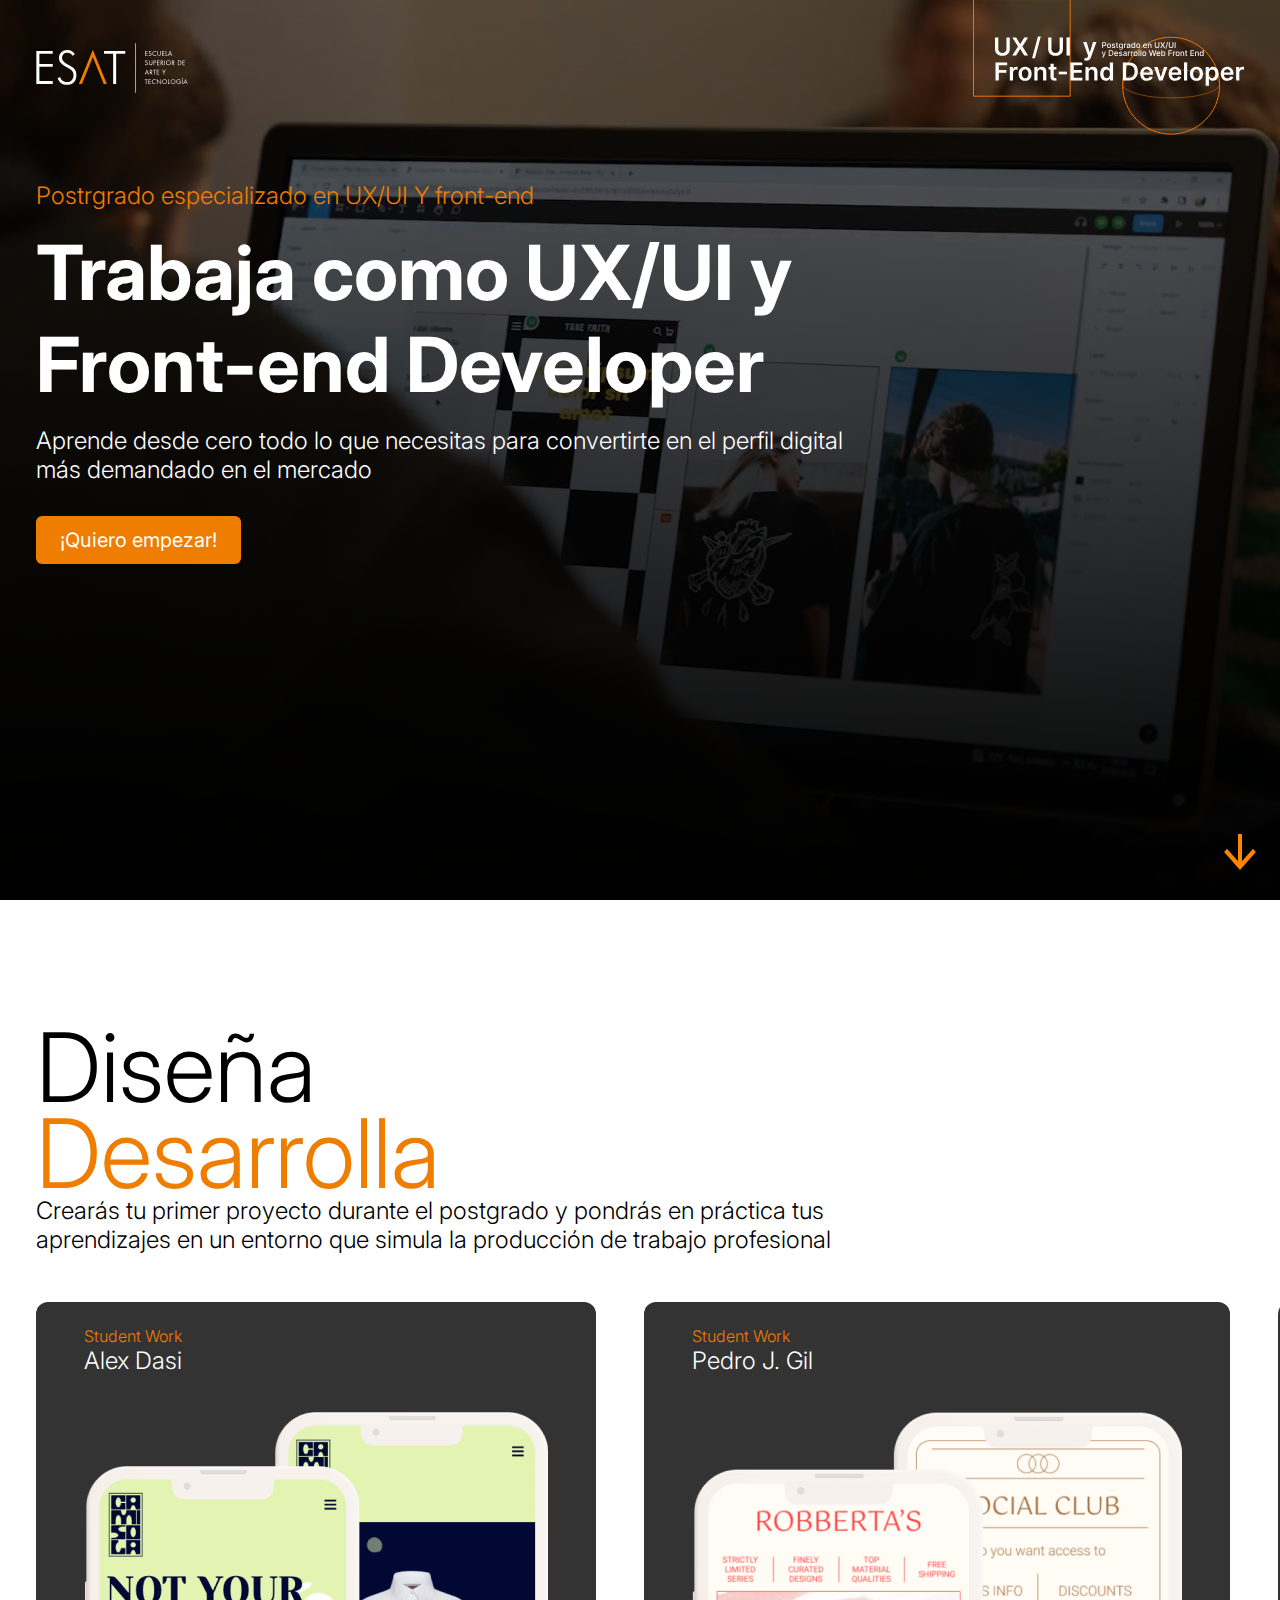
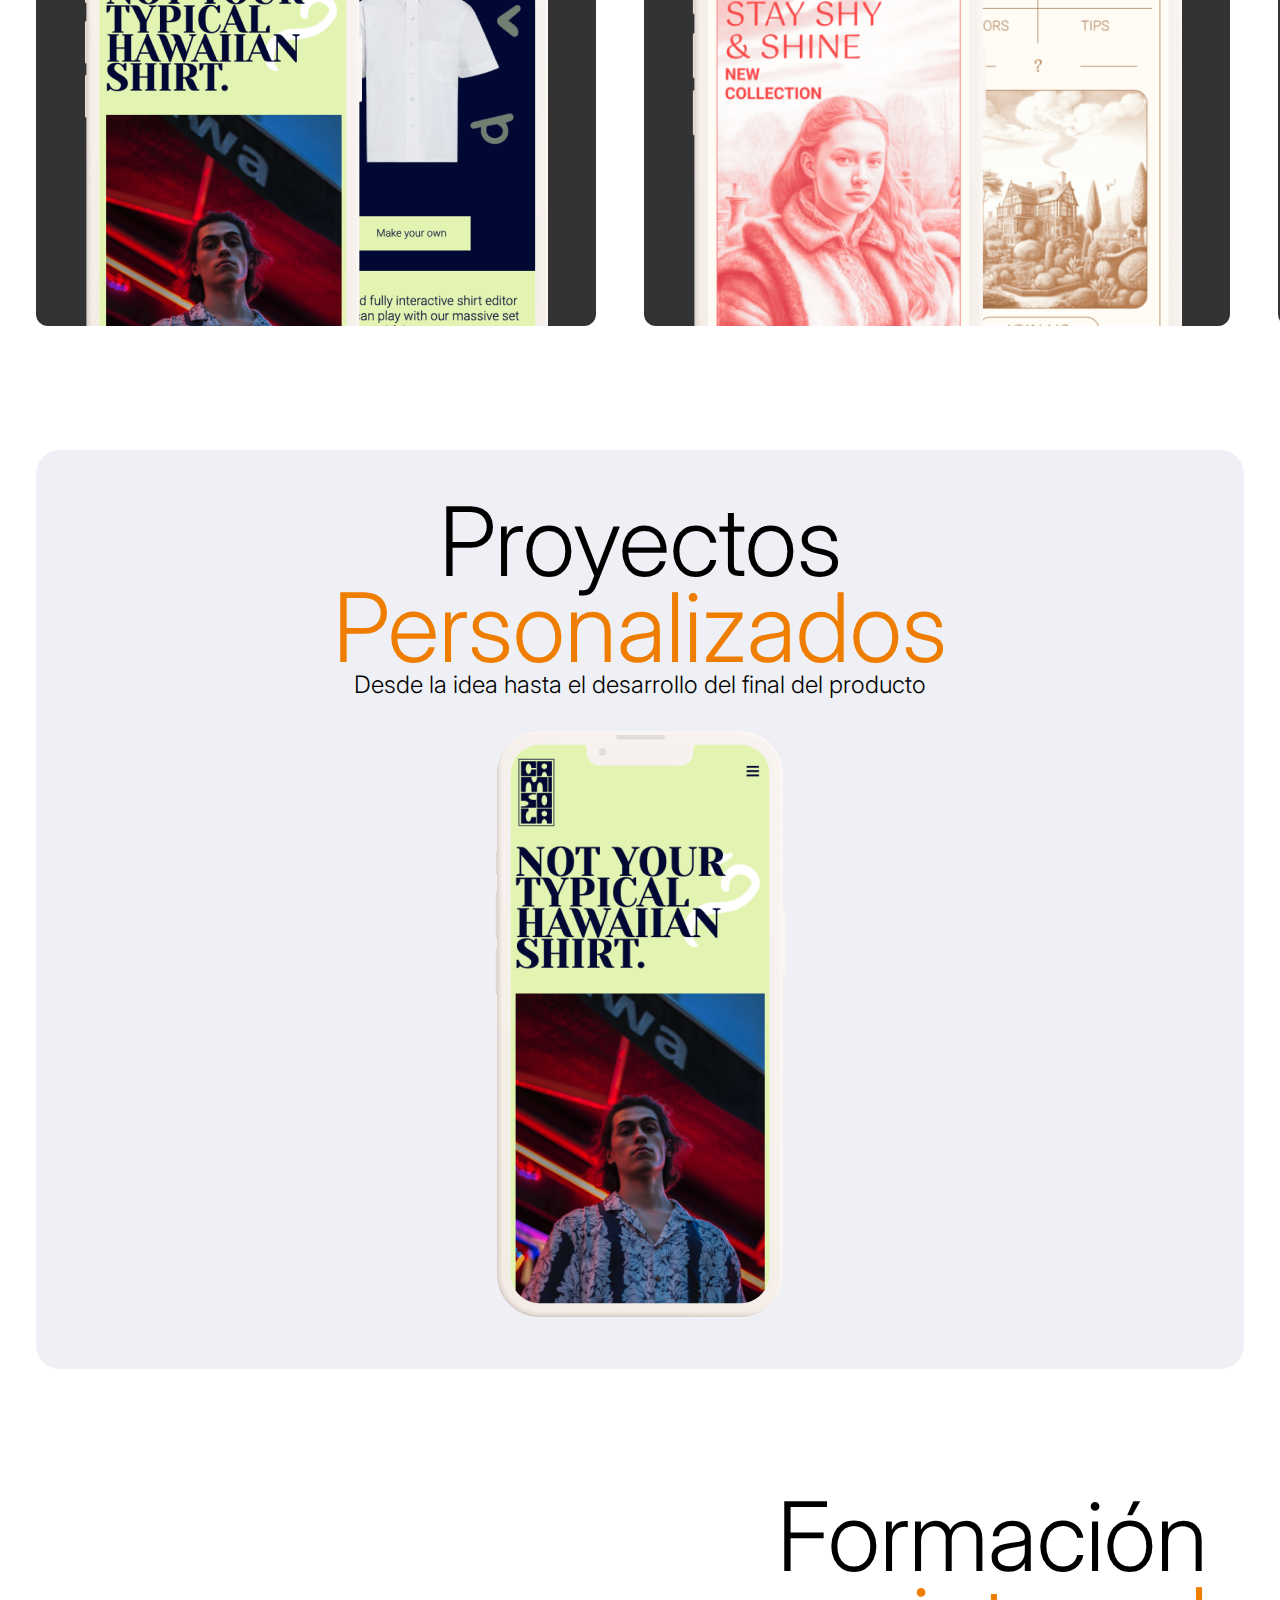
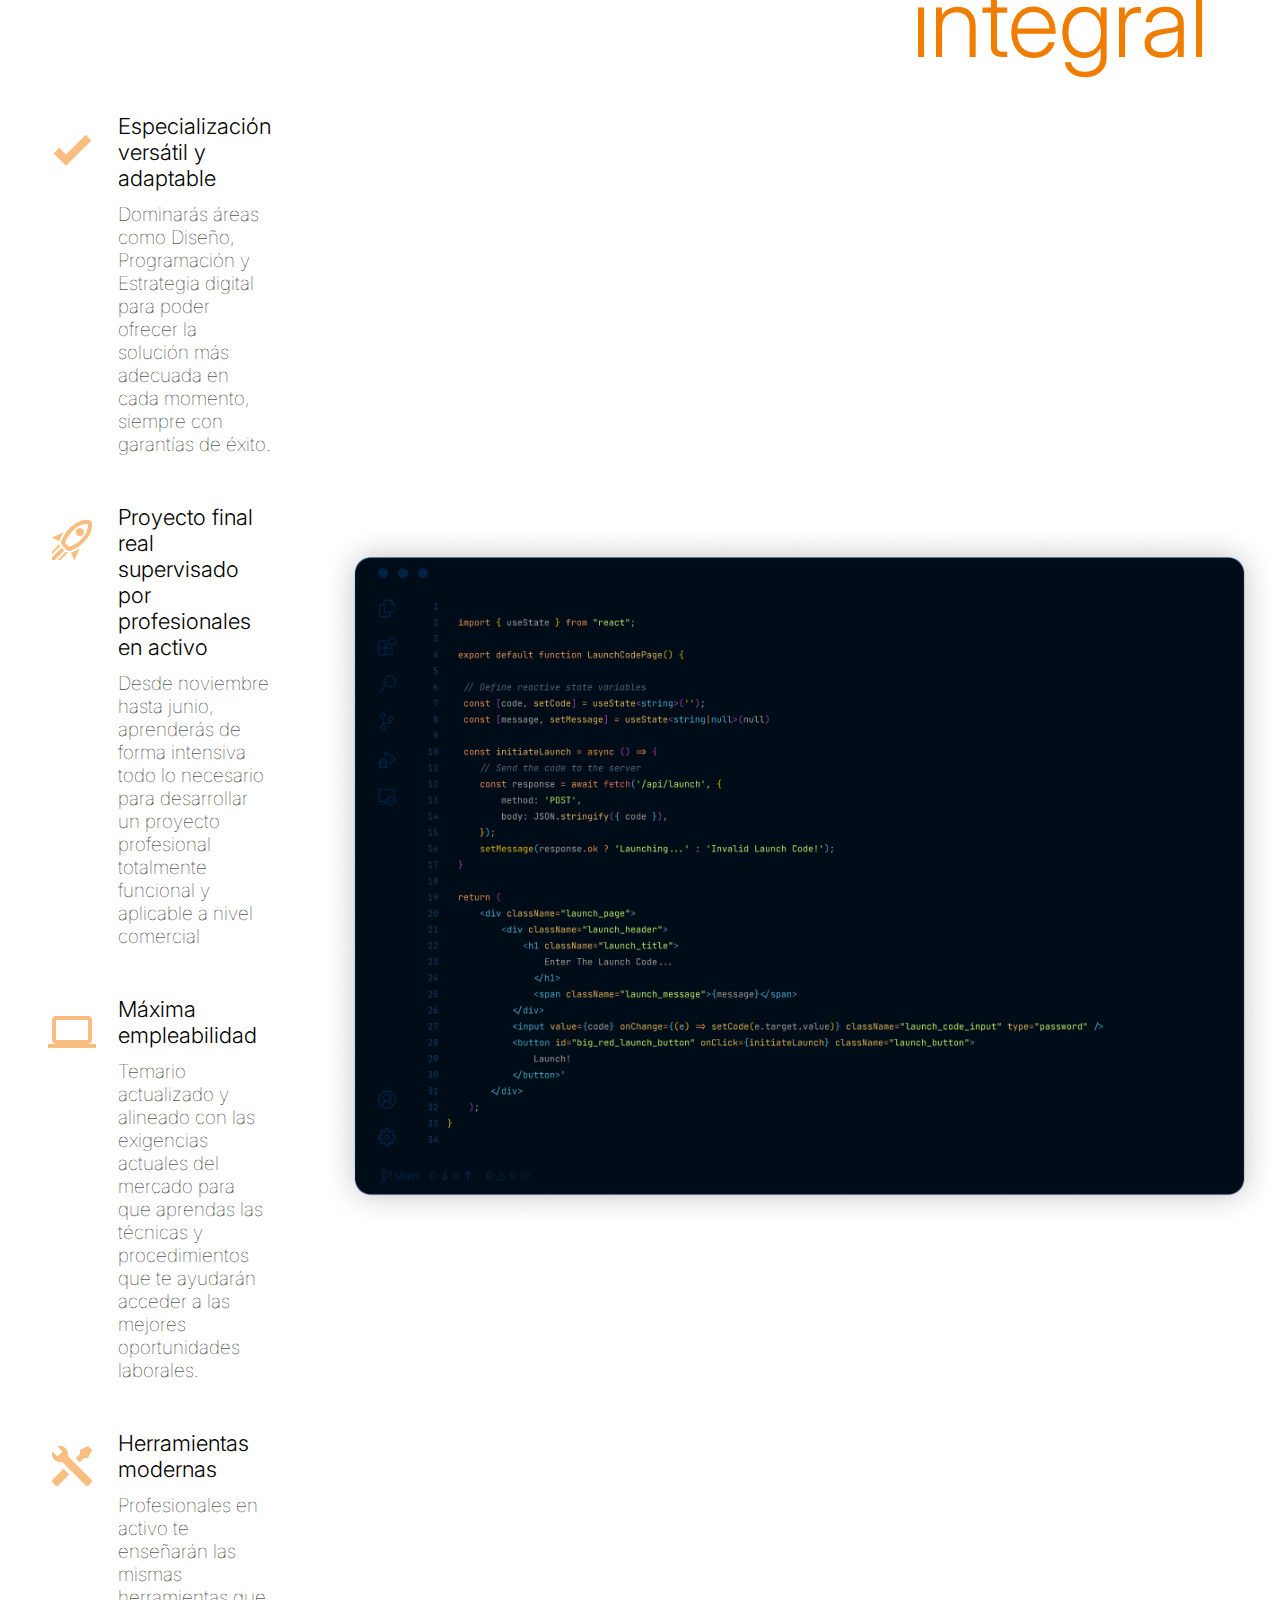
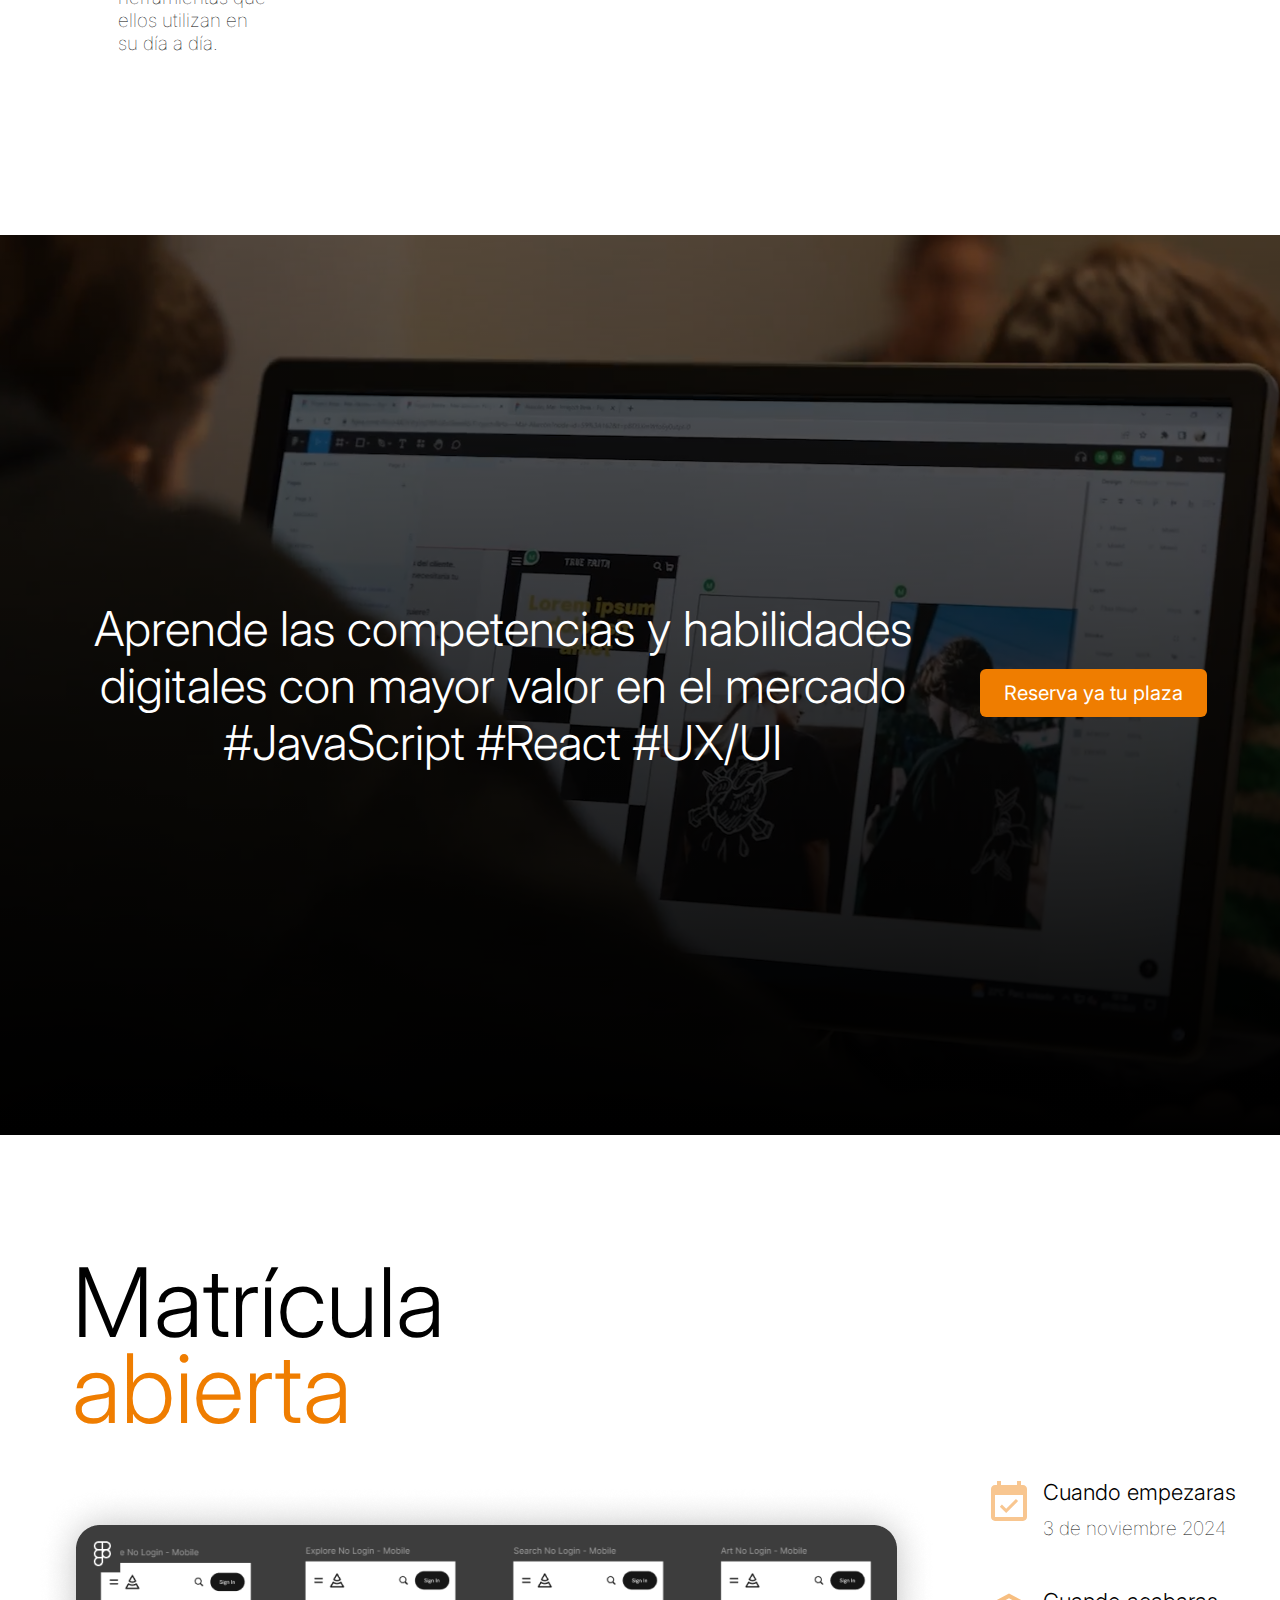
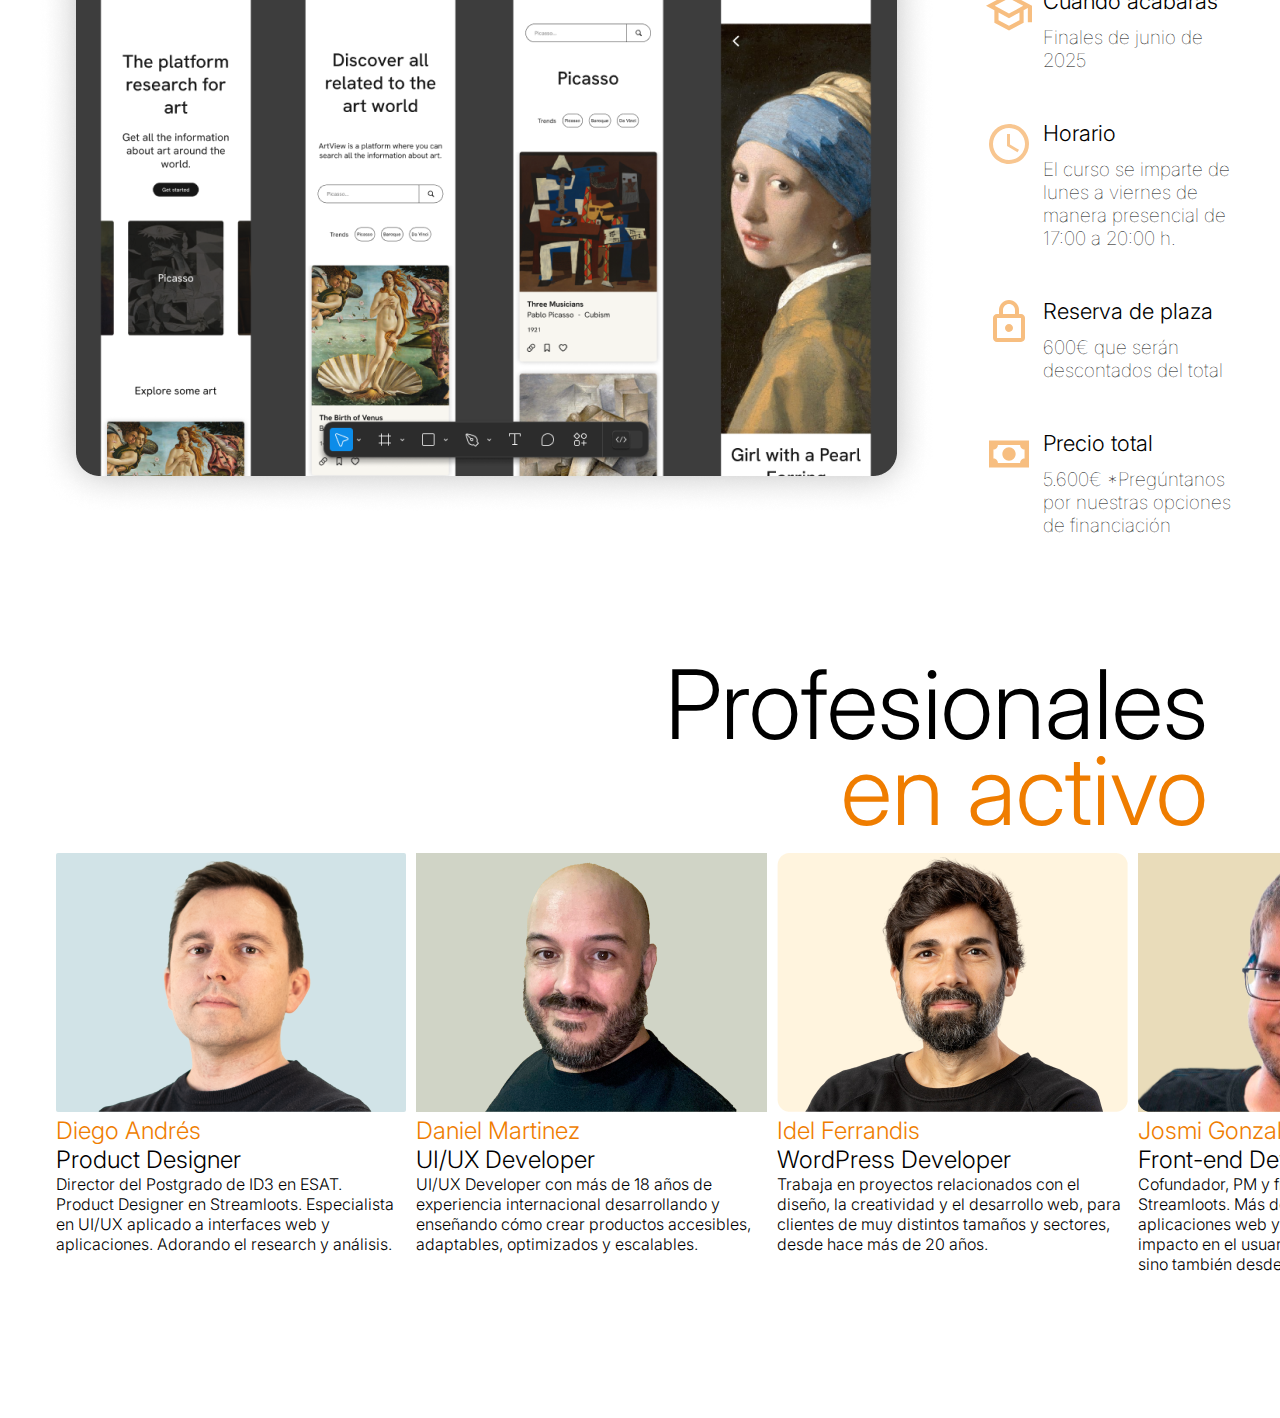
==== commit 2398593e: "update esat landing" ====
--- a/index.html
+++ b/index.html
@@ -40,30 +40,30 @@
             </p>
         </div>
         <div class="project">
-            <div class="card__project">
+            <div class="project__card">
                 <div>
                     <p class="type">Student Work</p>
                     <p class="name">Alex Dasi</p>
                 </div>
-                <div class="card__project__image">
+                <div class="project__card__image">
                     <img src="./img/card1.png" alt="">
                 </div>
             </div>
-            <div class="card__project">
+            <div class="project__card">
                 <div>
                     <p class="type">Student Work</p>
                     <p class="name">Pedro J. Gil</p>
                 </div>
-                <div class="card__project__image">
+                <div class="project__card__image">
                     <img src="./img/card2.png" alt="">
                 </div>
             </div>
-            <div class="card__project">
+            <div class="project__card">
                 <div>
                     <p class="type">Student Work</p>
                     <p class="name">Andrea Gimeno</p>
                 </div>
-                <div class="card__project__image">
+                <div class="project__card__image">
                     <img src="./img/card3.png" alt="">
                 </div>
             </div> 
@@ -138,78 +138,124 @@
             
         </div>
     </section>
-    <section class="registration">
+    <section class="register">
         <img class="fondo" src="./img/banner.png" alt="imagen de fondo">
-        <div class="registration__contain">
-            <p class="registration__text">Aprende las competencias y habilidades <br> digitales con mayor valor en el mercado <br>
+        <div class="register__contain">
+            <p class="register__text">Aprende las competencias y habilidades <br> digitales con mayor valor en el mercado <br>
                     #JavaScript #React #UX/UI</p>
-            <div class="registration__button">
+            <div class="register__button">
                 <button>Reserva ya tu plaza</button>
             </div>   
         </div>  
     </section>
     <section>
-        <div class="registration__title">
+        <div class="register__title">
             <p class="title">Matrícula<br>
             <span>abierta</span> 
             </p>
         </div>
-        <div class="registration__contain">
-            <div>
-                <img class="registration__img" src="./img/img-matricula-open.png" alt="">
-            </div>
-            <div>
-                <div class="registration__description">
-                    <div class="registration__icon">
+        <div class="register__contain">
+            <div>
+                <img class="register__img" src="./img/img-matricula-open.png" alt="">
+            </div>
+            <div>
+                <div class="register__description">
+                    <div class="register__icon">
                         <img src="./img/icono5.svg" alt="">
                     </div>
                     <div>
-                        <p class="registration__description__title">Cuando empezaras<br>
-                        <p class="registration__description__text">3 de noviembre 2024</p>
-                        </p>
-                    </div>
-                </div>
-                <div class="registration__description">
-                    <div class="registration__icon">
+                        <p class="register__description__title">Cuando empezaras<br>
+                        <p class="register__description__text">3 de noviembre 2024</p>
+                        </p>
+                    </div>
+                </div>
+                <div class="register__description">
+                    <div class="register__icon">
                         <img src="./img/icono6.svg" alt="">
                     </div>
                     <div>
-                        <p class="registration__description__title">Cuando acabaras<br>
-                        <p class="registration__description__text">Finales de junio de 2025</p>   
-                        </p>
-                    </div>
-                </div>
-                <div class="registration__description">
-                    <div class="registration__icon">
+                        <p class="register__description__title">Cuando acabaras<br>
+                        <p class="register__description__text">Finales de junio de 2025</p>   
+                        </p>
+                    </div>
+                </div>
+                <div class="register__description">
+                    <div class="register__icon">
                         <img src="./img/icono7.svg" alt="">
                     </div>
                     <div>
-                        <p class="registration__description__title">Horario<br>
-                        <p class="registration__description__text">El curso se imparte de lunes a viernes de manera presencial de 17:00 a 20:00 h.</p>
-                        </p>
-                    </div>
-                </div>
-                <div class="registration__description">
-                    <div class="registration__icon">
+                        <p class="register__description__title">Horario<br>
+                        <p class="register__description__text">El curso se imparte de lunes a viernes de manera presencial de 17:00 a 20:00 h.</p>
+                        </p>
+                    </div>
+                </div>
+                <div class="register__description">
+                    <div class="register__icon">
                         <img src="./img/icono8.svg" alt="">
                     </div>
                     <div>
-                        <p class="registration__description__title">Reserva de plaza<br>
-                        <p class="registration__description__text">600€ que serán descontados del total</p>
-                        </p>
-                    </div>
-                </div>
-                <div class="registration__description">
-                    <div class="registration__icon">
+                        <p class="register__description__title">Reserva de plaza<br>
+                        <p class="register__description__text">600€ que serán descontados del total</p>
+                        </p>
+                    </div>
+                </div>
+                <div class="register__description">
+                    <div class="register__icon">
                         <img src="./img/icono9.svg" alt="">
                     </div>
                     <div>
-                        <p class="registration__description__title">Precio total<br>
-                        <p class="registration__description__text">5.600€ *Pregúntanos por nuestras opciones de financiación</p>
+                        <p class="register__description__title">Precio total<br>
+                        <p class="register__description__text">5.600€ *Pregúntanos por nuestras opciones de financiación</p>
                         </p>
                     </div>
                 </div>
             </div>  
+        </div>
+    </section>
+    <section>
+        <div class="profesionals__title">
+            <p class="title">Profesionales<br>
+            <span>en activo</span> 
+            </p>
+        </div>
+        <div class="profesionals__contain">
+            <div class="profesional__perfil">
+                <img class="img__profesional1" src="./img/diego.png" alt="">
+                <p class="profesional__name">Diego Andrés</p>
+                <p class="profesional__title">Product Designer</p>
+                <p class="profesional__description">Director del Postgrado de ID3 en ESAT. <br>
+                Product Designer en Streamloots. Especialista <br>
+                en UI/UX aplicado a interfaces web y <br>
+                aplicaciones. Adorando el research y análisis.</p>
+            </div>
+            <div class="profesional__perfil">
+                <img class="img__profesional2" src="./img/wakkos.png" alt="">
+                <p class="profesional__name">Daniel Martinez</p>
+                <p class="profesional__title">UI/UX Developer</p>
+                <p class="profesional__description">UI/UX Developer con más de 18 años de <br>
+                experiencia internacional desarrollando y <br>
+                enseñando cómo crear productos accesibles, <br>
+                adaptables, optimizados y escalables.</p>
+            </div>
+            <div class="profesional__perfil">
+                <img src="./img/idel.png" alt="">
+                <p class="profesional__name">Idel Ferrandis</p>
+                <p class="profesional__title">WordPress Developer</p>
+                <p class="profesional__description">Trabaja en proyectos relacionados con el <br>
+                diseño, la creatividad y el desarrollo web, para <br>
+                clientes de muy distintos tamaños y sectores, <br>
+                desde hace más de 20 años.</p>
+            </div>
+            <div class="profesional__perfil">
+                <img class="img__profesional4" src="./img/josmi.png" alt="">
+                <p class="profesional__name">Josmi Gonzalez</p>
+                <p class="profesional__title">Front-end Developer</p>
+                <p class="profesional__description">Cofundador, PM y front-end lead de <br>
+                Streamloots. Más de 11 años creando <br>
+                aplicaciones web y propiciando una cultura de <br>
+                impacto en el usuario, no solo desde producto, <br>
+                sino también desde tecnología.</p>
+            </div> 
         </div>
     </section>
 </body>
--- a/style.css
+++ b/style.css
@@ -92,6 +92,16 @@
 
 .logo {
     height: 50px;
+}
+
+@media (max-width: 700px) {
+    .logo {
+        height: 35px;
+    }
+
+    .logo-esat {
+        height: 35px;
+    }
 }
 
 button {
@@ -138,7 +148,7 @@
     right: 0; /* Asegura que llegue al borde derecho */
     box-sizing: border-box; /* Maneja el padding de manera controlada */
 }
-.card__project{
+.project__card{
     width: 600px;
     height: 600px;
     background-color: #333333;
@@ -163,7 +173,7 @@
     
 }
 
-.card__project__image {
+.project__card__image {
     text-align: right;
     overflow: hidden;
     margin-top: 30px;
@@ -183,7 +193,7 @@
     gap: 32px;
 }
 
-.formation__title {
+.formation__title, .profesionals__title {
     text-align: right;
     padding-right: 6px;
     padding-right: 36px;
@@ -195,7 +205,7 @@
     padding-bottom: 36px;
 } */
 
-.formation__contain, .registration__contain {
+.formation__contain, .register__contain, .profesionals__contain {
     display: flex;
     align-items: center;
     gap: 48px;
@@ -203,34 +213,34 @@
     justify-content: space-evenly;
 }
 
-.formation__description__title, .registration__description__title {
+.formation__description__title, .register__description__title {
     font-size: 22px;
     margin-top: 48px;
 }
 
-.formation__description__text, .registration__description__text{
+.formation__description__text, .register__description__text{
     font-size: 19px;
     font-weight: 100;
     margin-top: 12px;
 }
 
-.formation__img, .registration__img {
+.formation__img, .register__img {
     max-width: 991px;
     max-height: 710px; 
     margin: 0; 
     margin-top: 36px;
 }
 
-.formation__description, .registration__description  {
+.formation__description, .register__description  {
     display: flex;
     gap: 10px;
 }
 
-.formation__icon, .registration__icon {
+.formation__icon, .register__icon {
     margin-top: 48px;
 }
 
-.registration {
+.register {
     position: relative;
     margin-top: 180px;
     margin-left: 0;
@@ -244,7 +254,7 @@
     width: 100%;
 }
 
-.registration__text {
+.register__text {
     color: white;
     font-size: 48px;
     line-height: 57px;
@@ -252,26 +262,53 @@
     padding: 0 20px;
 }
 
-.registration__button {
+.register__button {
     display: flex;
     justify-content: center;
 }
 
-.registration {
+.register {
     display: flex;
     align-items: center;
     flex-direction: column;
     gap: 48px;
 }
 
-.registration__title {
+.register__title {
     padding-left: 36px;
 }
 
-
-
-
-
-
-
-
+.profesional__name {
+    color: #EF7D00;
+}
+
+.profesional__perfil {
+}
+
+.profesional__description {
+    font-size: 16px;
+}
+
+.profesionals__contain {
+    display: flex; 
+    justify-content: space-between; 
+    align-items: flex-start; 
+    gap: 10px; 
+    padding: 20px; 
+    max-width: 100%;
+    box-sizing: border-box; 
+}
+
+.img__profesional1 {
+    background-color: #D1E3E7;
+    border-radius: 2px;
+}
+
+.img__profesional2 {
+    background-color: #D0D4C6;
+}
+
+.img__profesional4 {
+    background-color: #E9DCBA;
+}
+
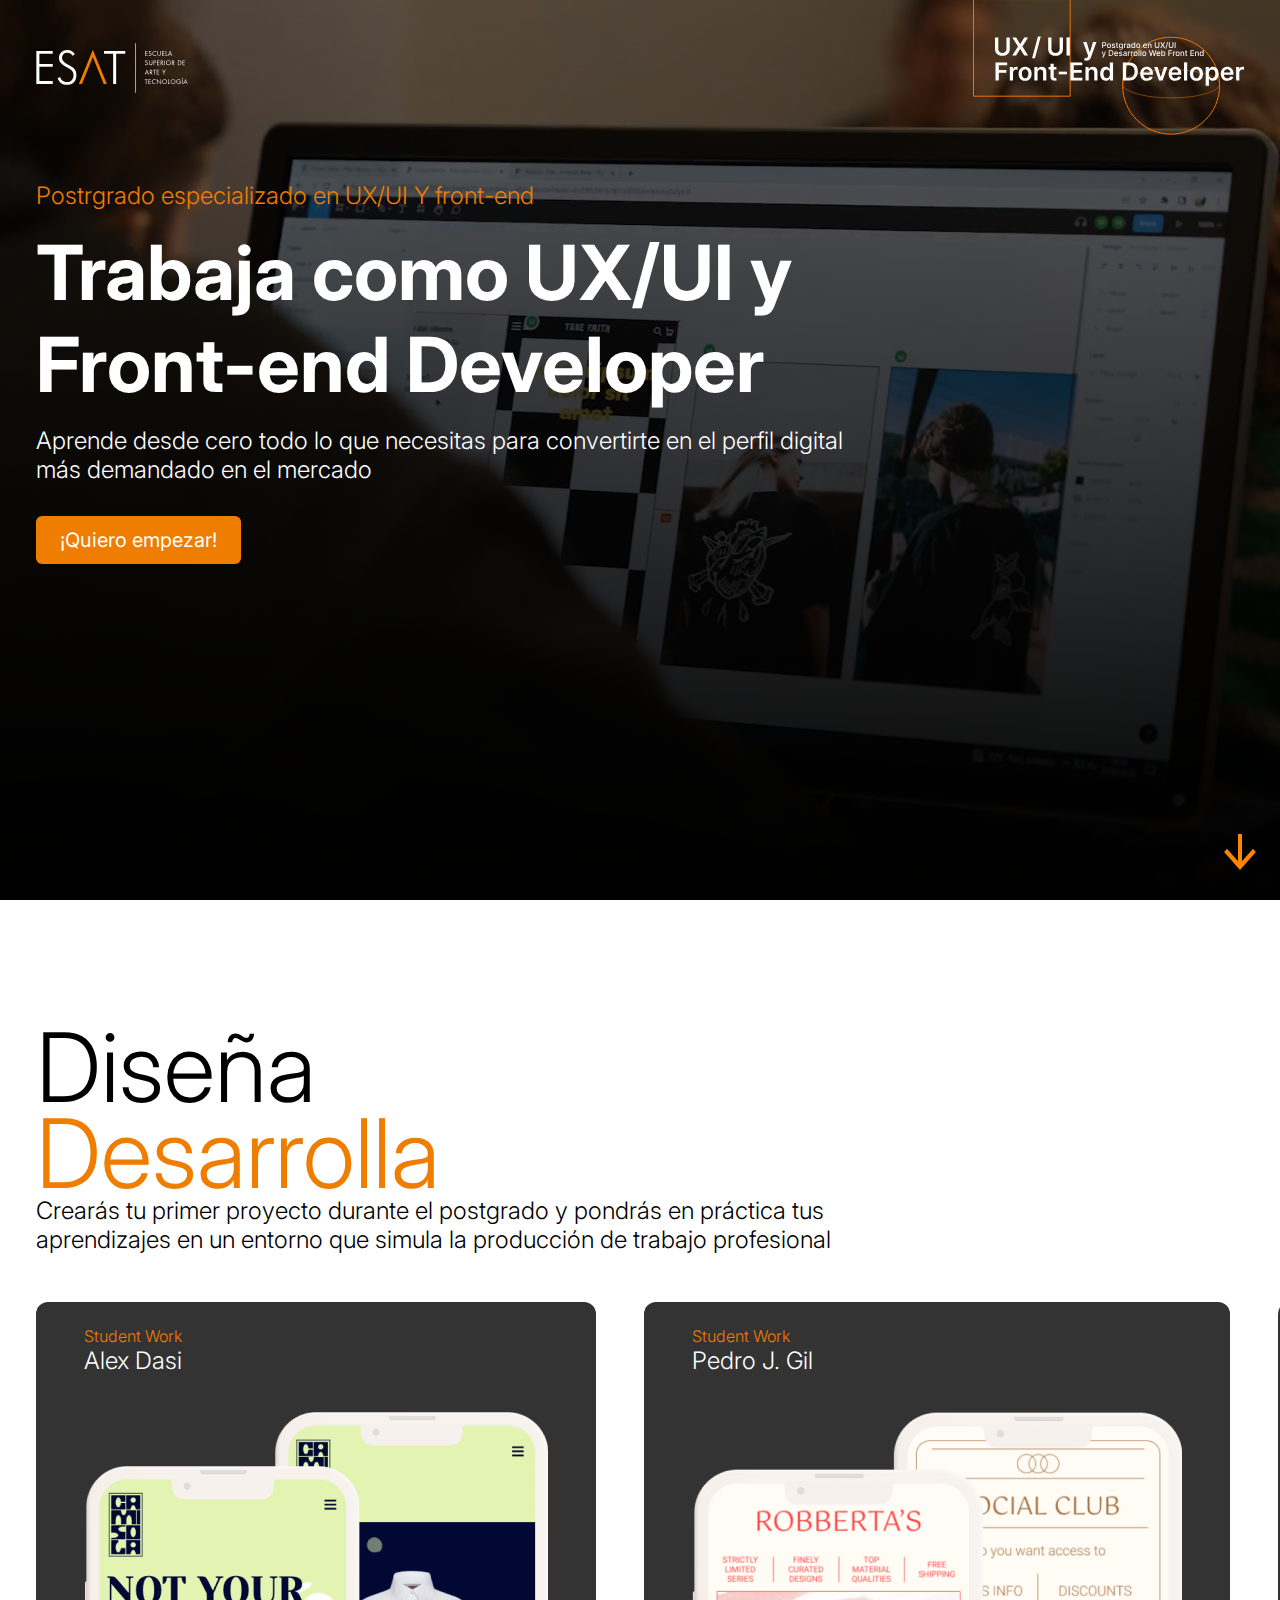
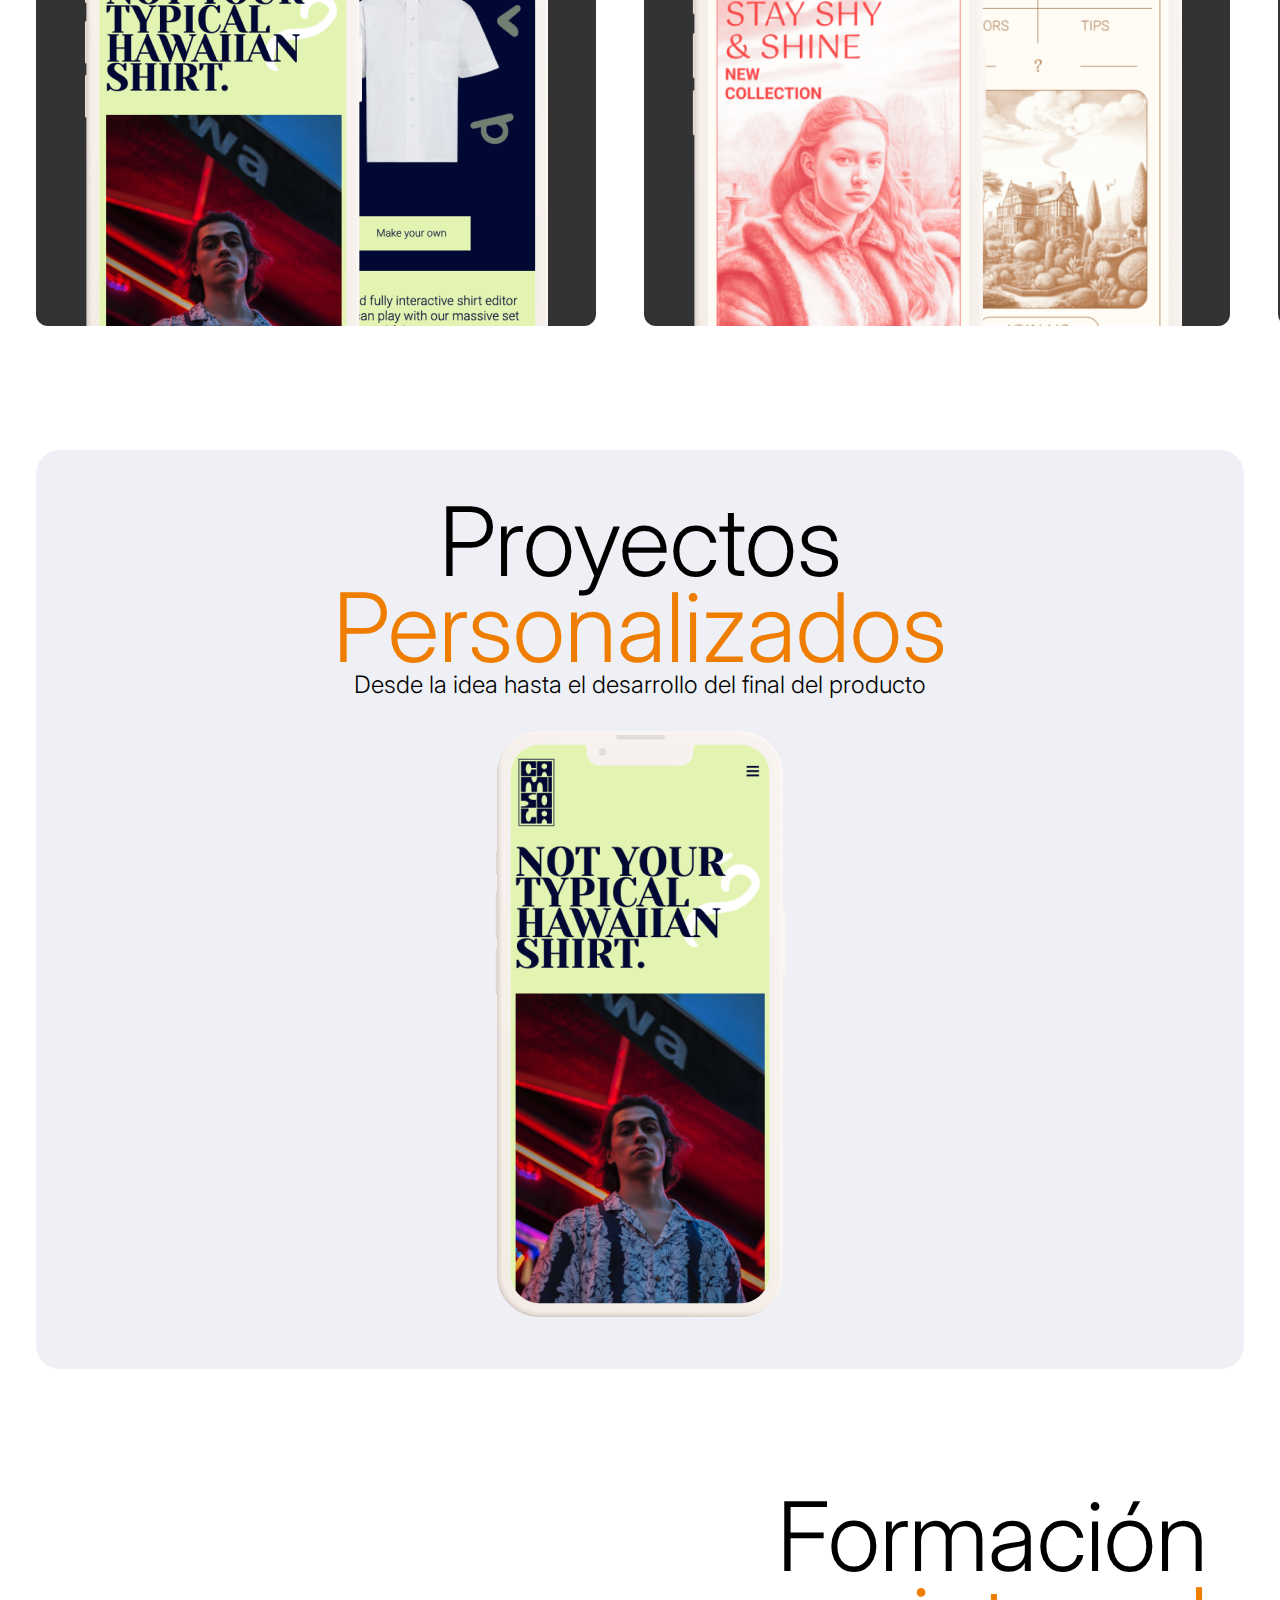
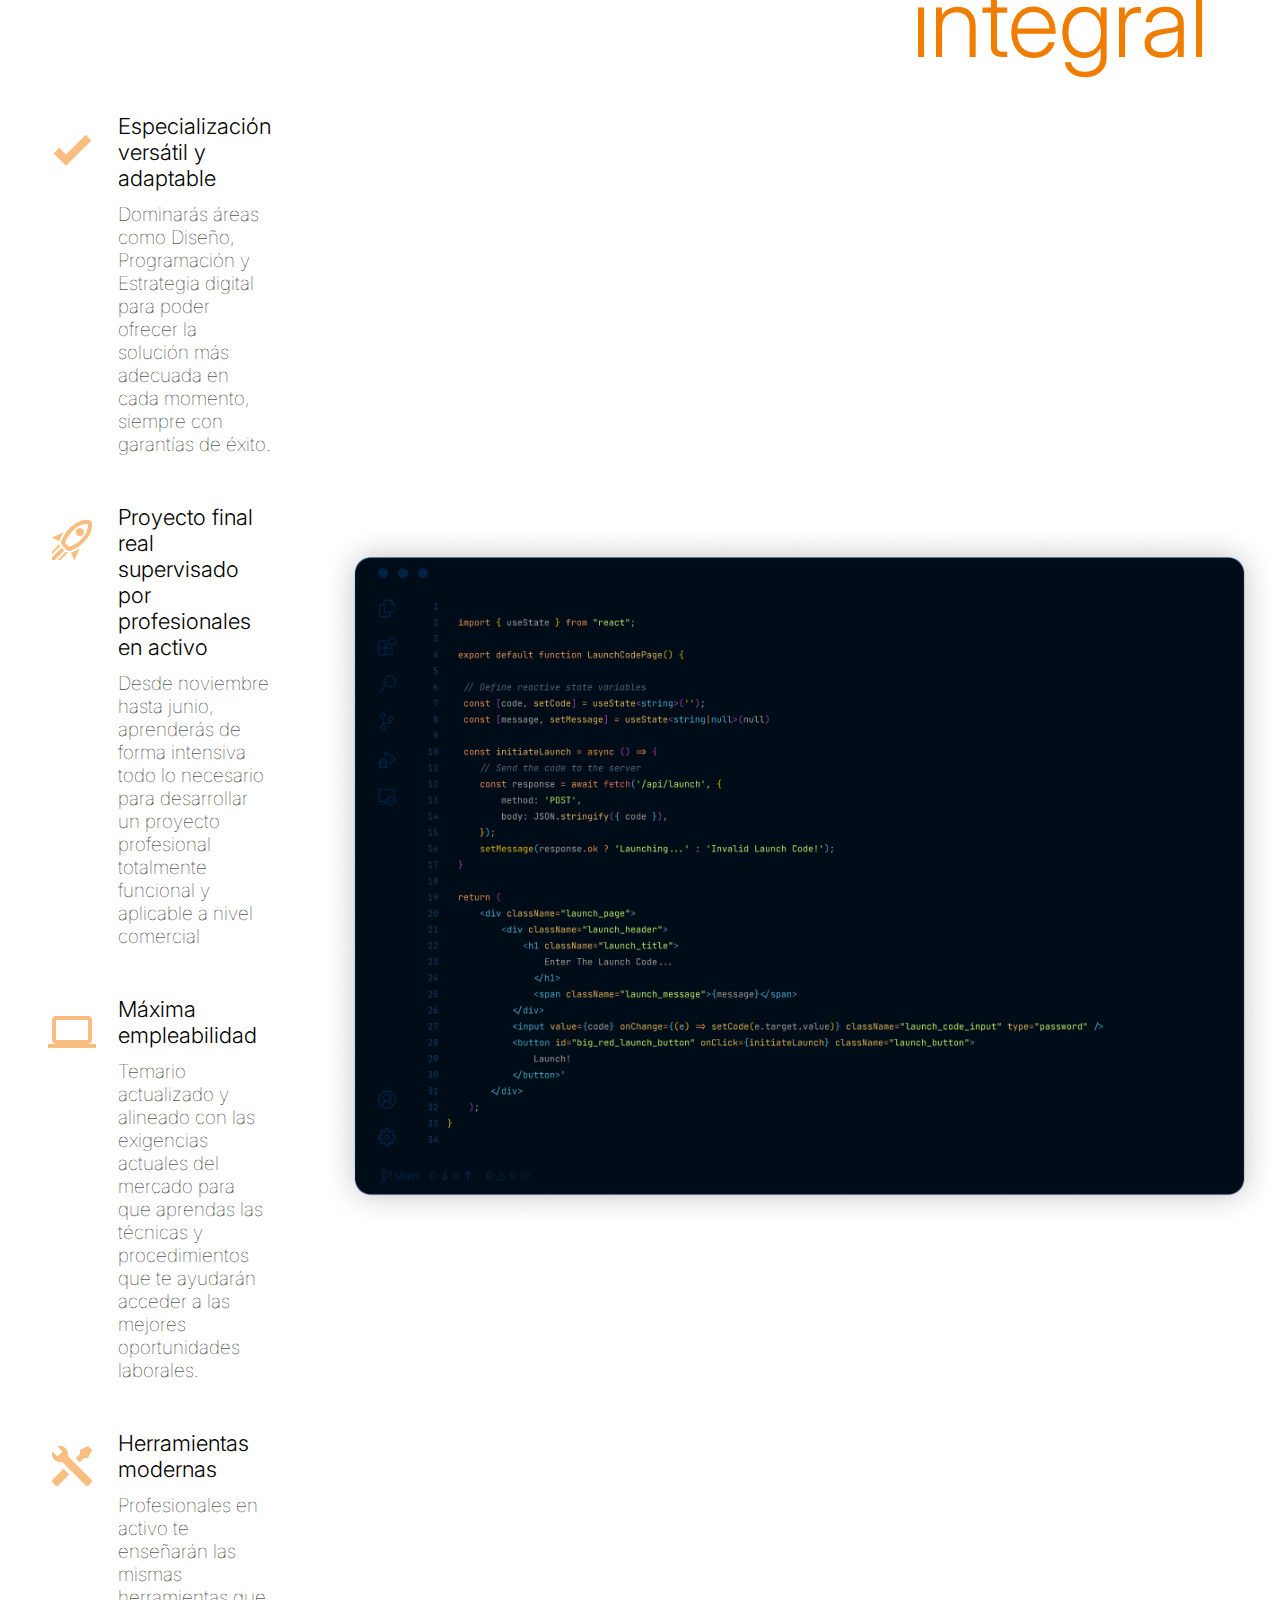
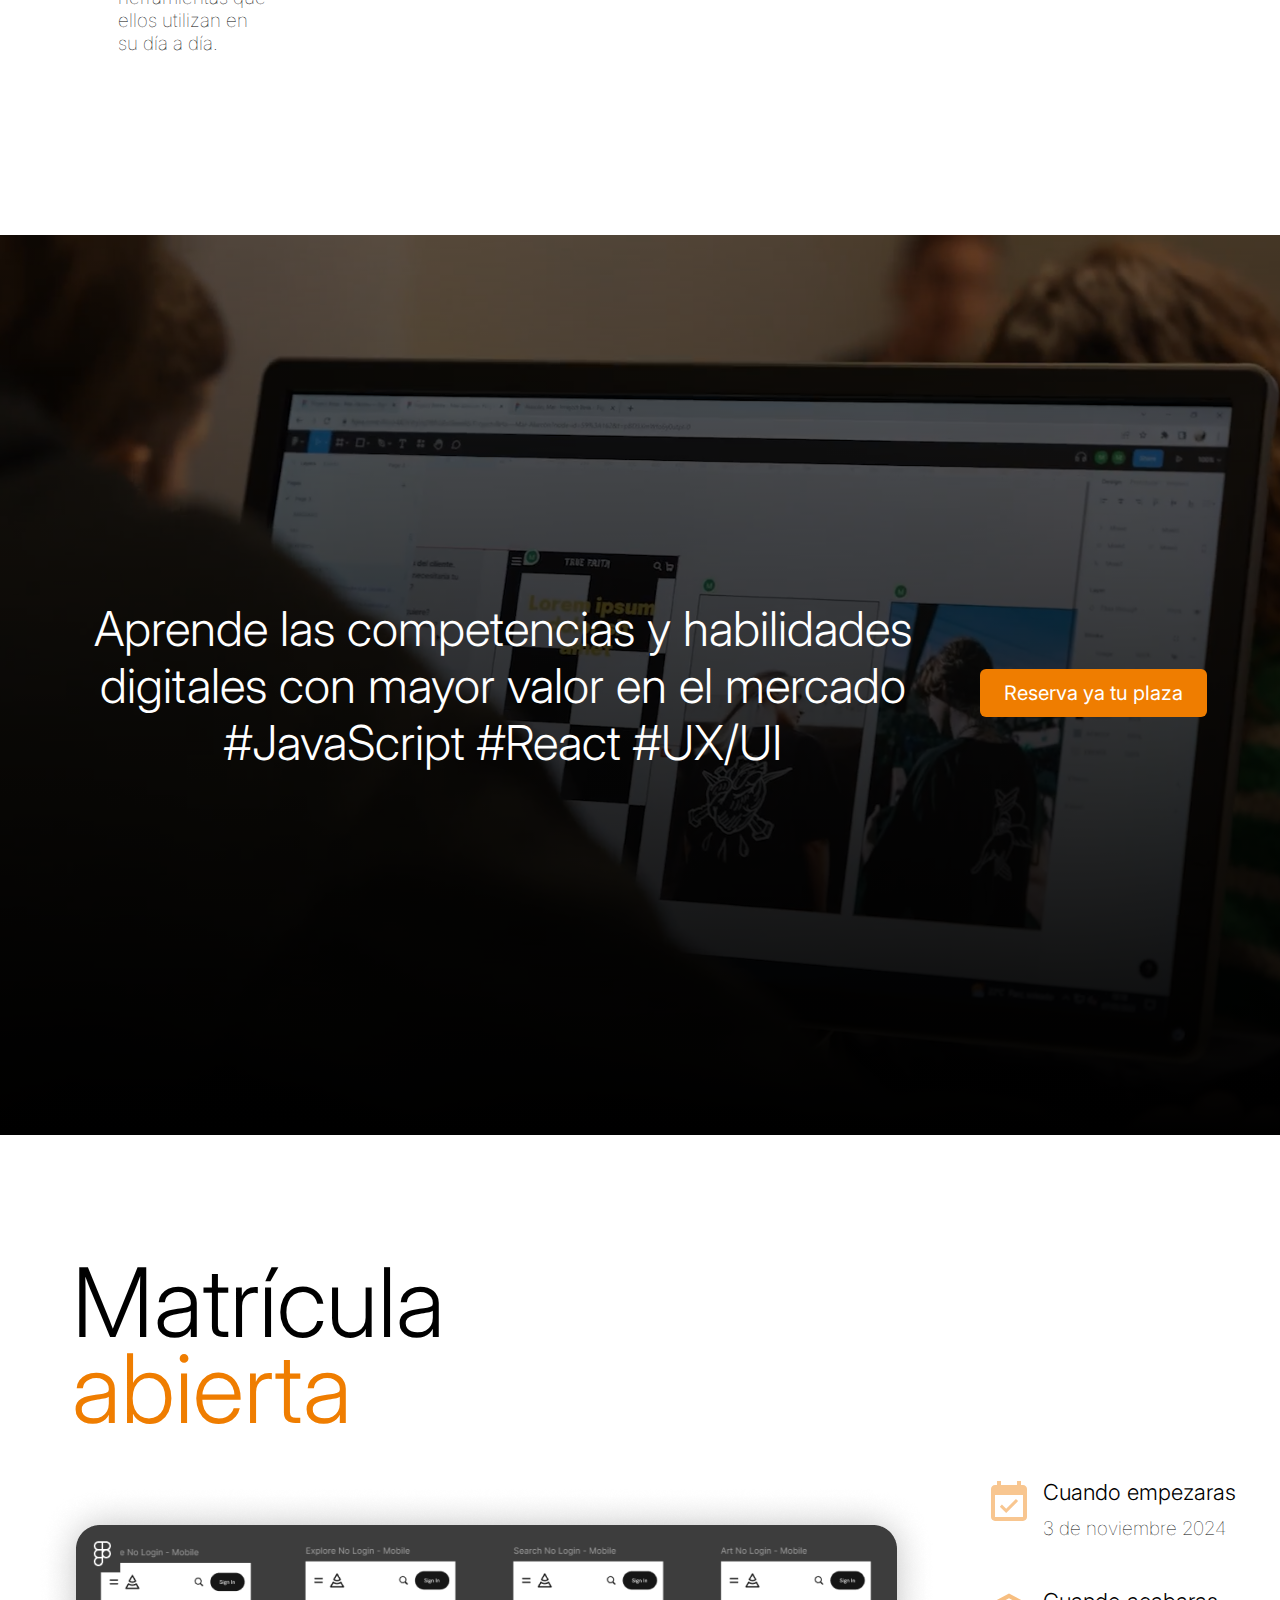
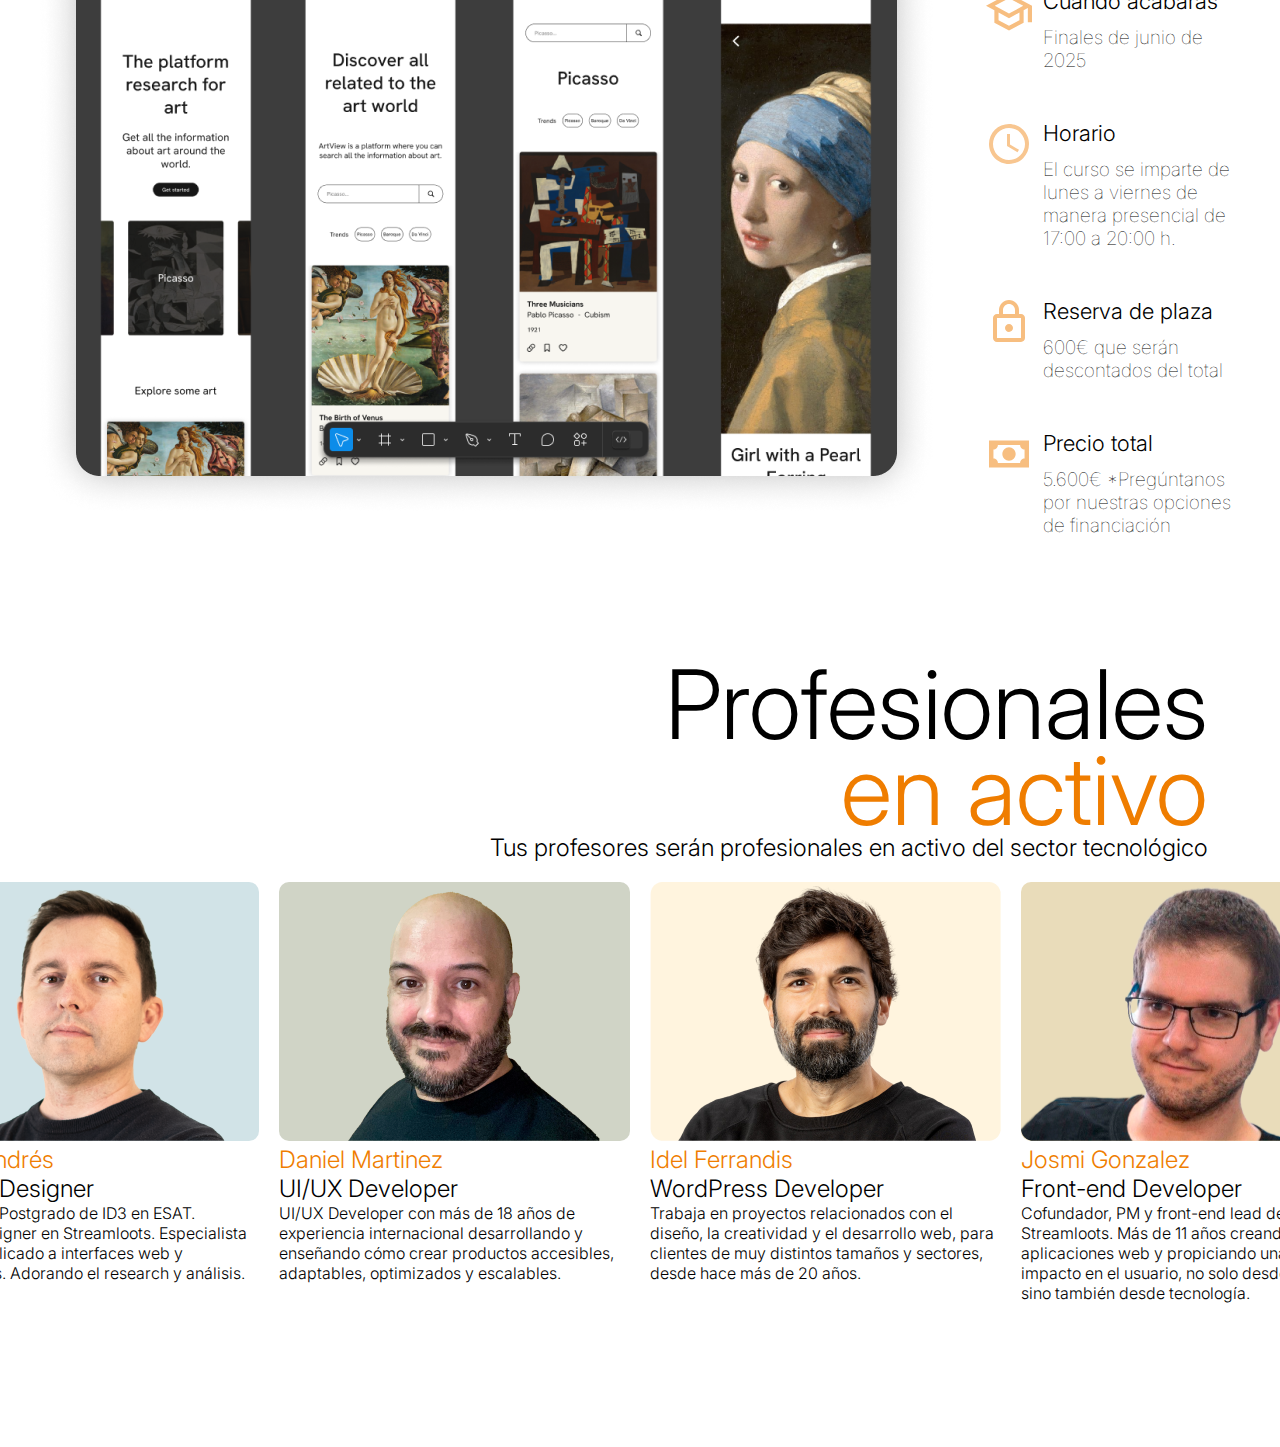
==== commit 99366163: "update esat landing" ====
--- a/index.html
+++ b/index.html
@@ -217,6 +217,7 @@
             <p class="title">Profesionales<br>
             <span>en activo</span> 
             </p>
+            <p class="">Tus profesores serán profesionales en activo del sector tecnológico</p>
         </div>
         <div class="profesionals__contain">
             <div class="profesional__perfil">
--- a/style.css
+++ b/style.css
@@ -282,18 +282,15 @@
     color: #EF7D00;
 }
 
-.profesional__perfil {
-}
-
 .profesional__description {
     font-size: 16px;
 }
 
 .profesionals__contain {
     display: flex; 
-    justify-content: space-between; 
+    justify-content: center; 
     align-items: flex-start; 
-    gap: 10px; 
+    gap: 20px; 
     padding: 20px; 
     max-width: 100%;
     box-sizing: border-box; 
@@ -301,14 +298,17 @@
 
 .img__profesional1 {
     background-color: #D1E3E7;
-    border-radius: 2px;
+    border-radius: 10px;
 }
 
 .img__profesional2 {
     background-color: #D0D4C6;
+    border-radius: 10px;
 }
 
 .img__profesional4 {
     background-color: #E9DCBA;
-}
-
+    border-radius: 10px;
+    
+}
+
